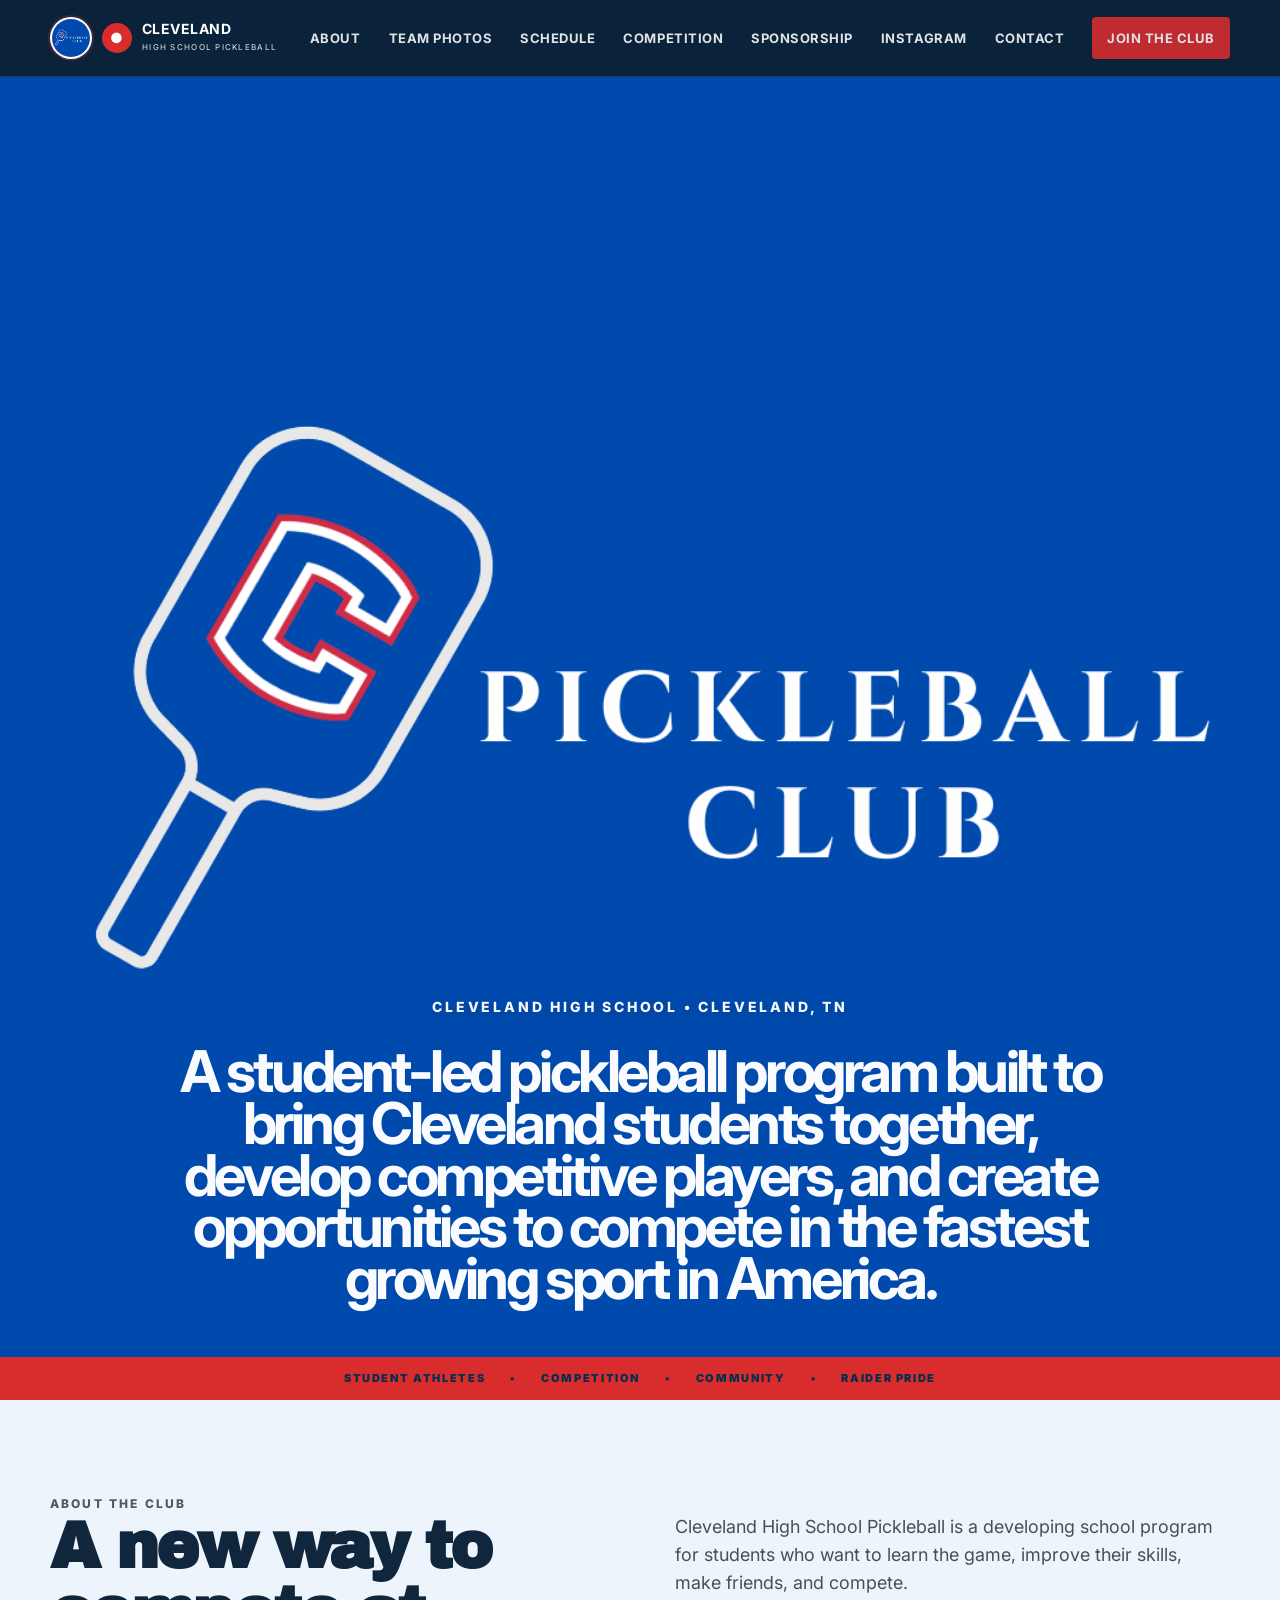
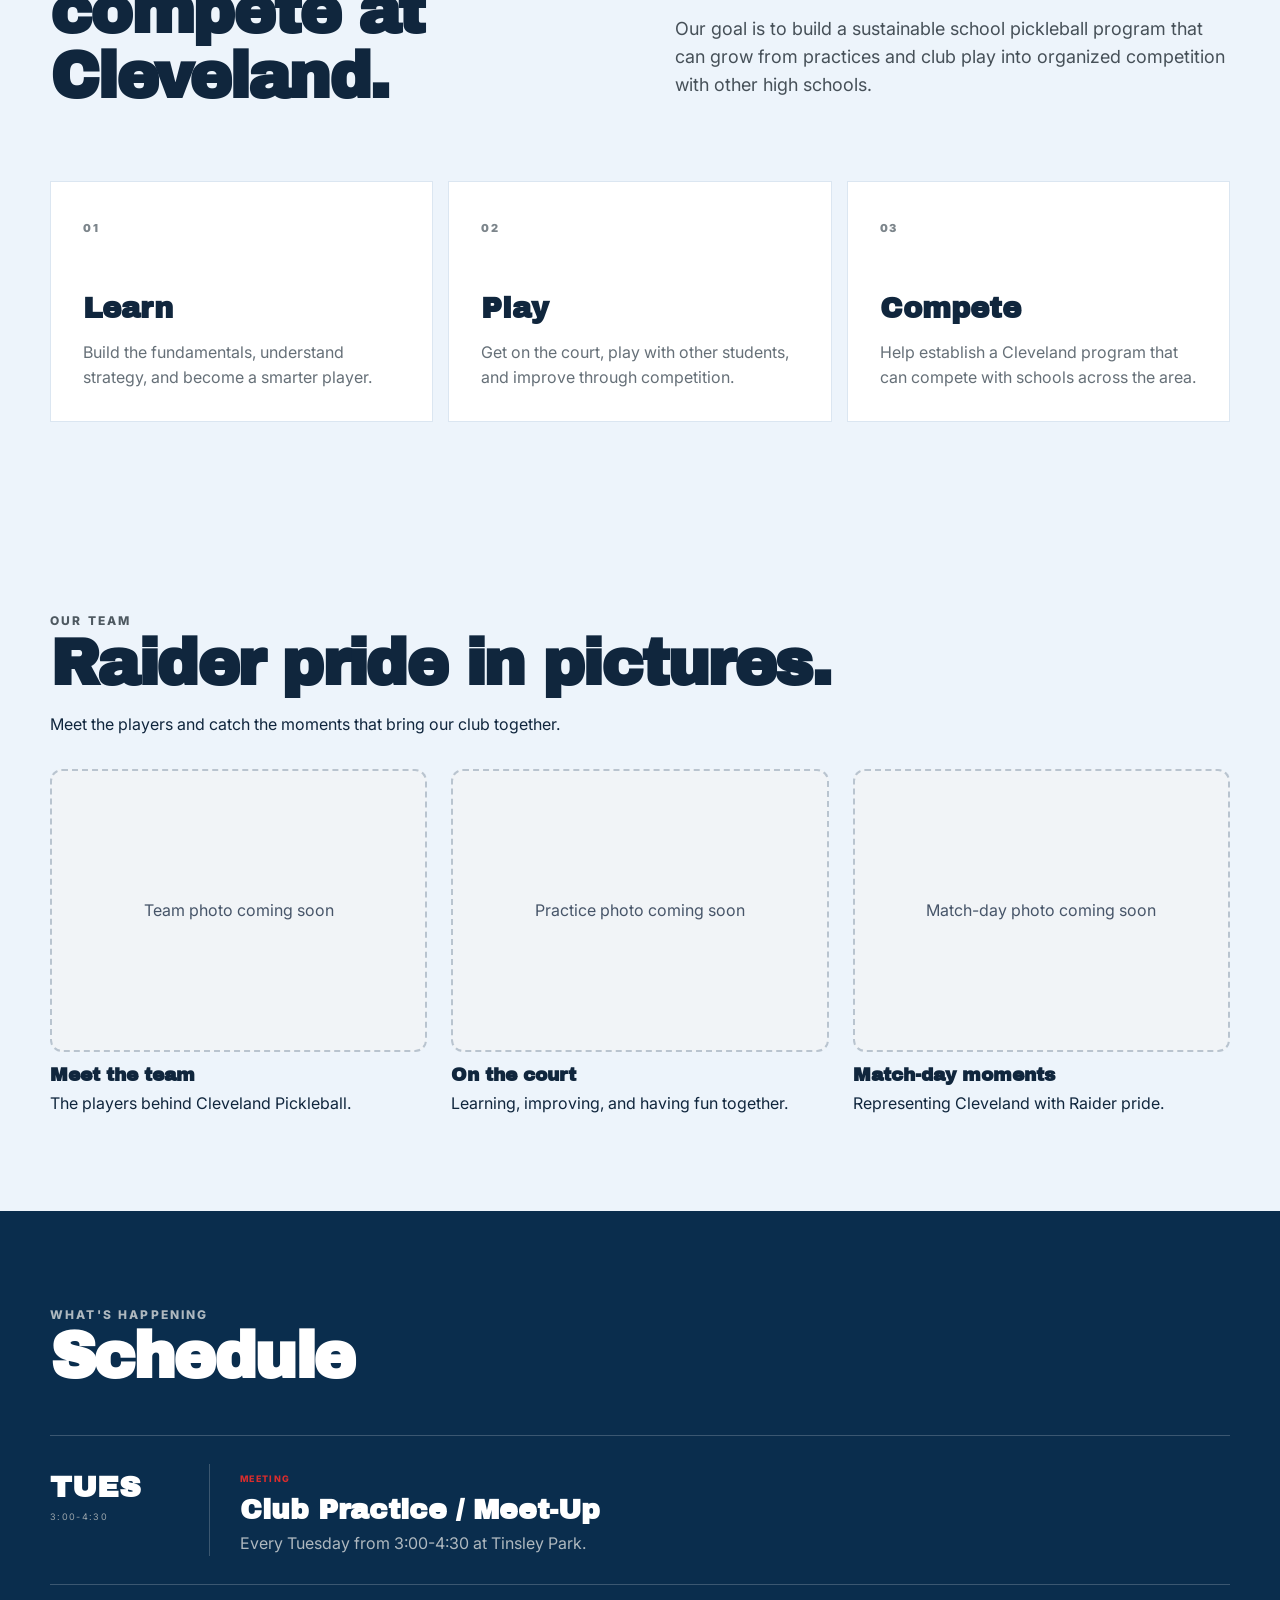
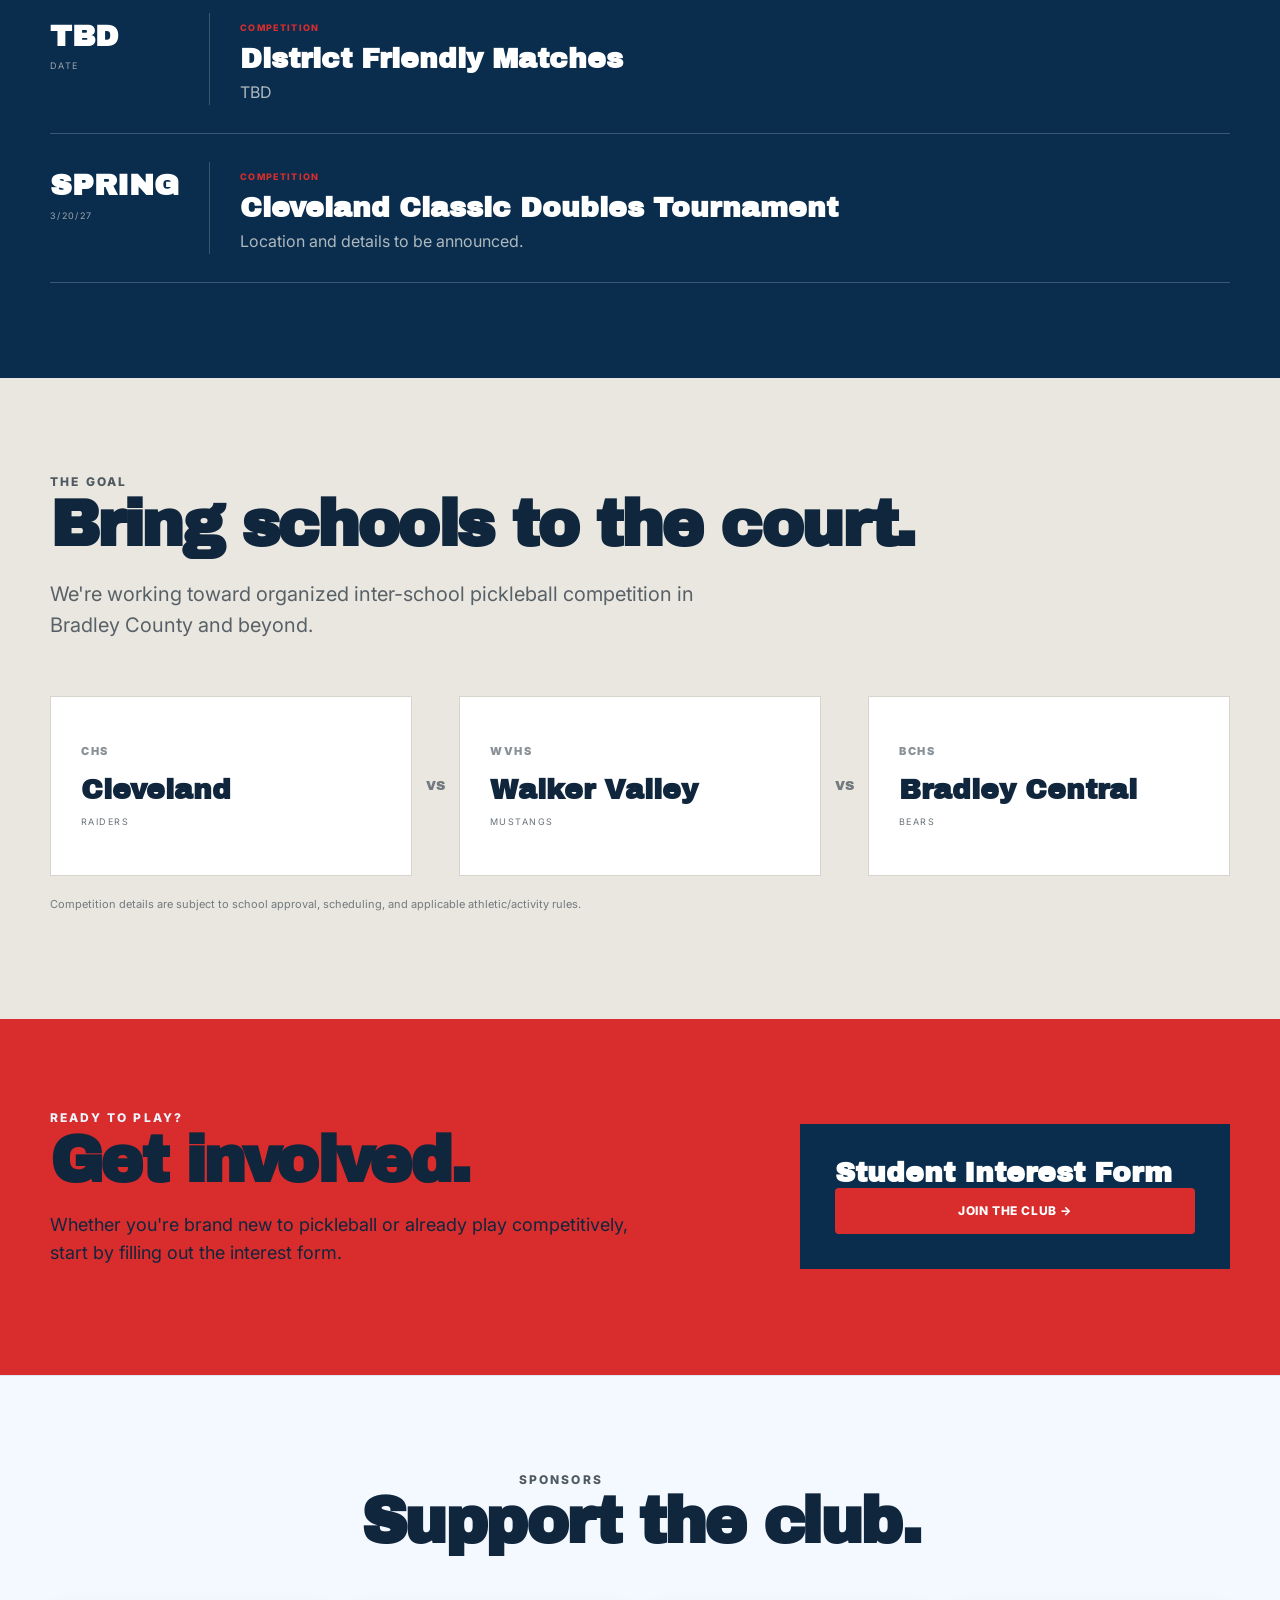
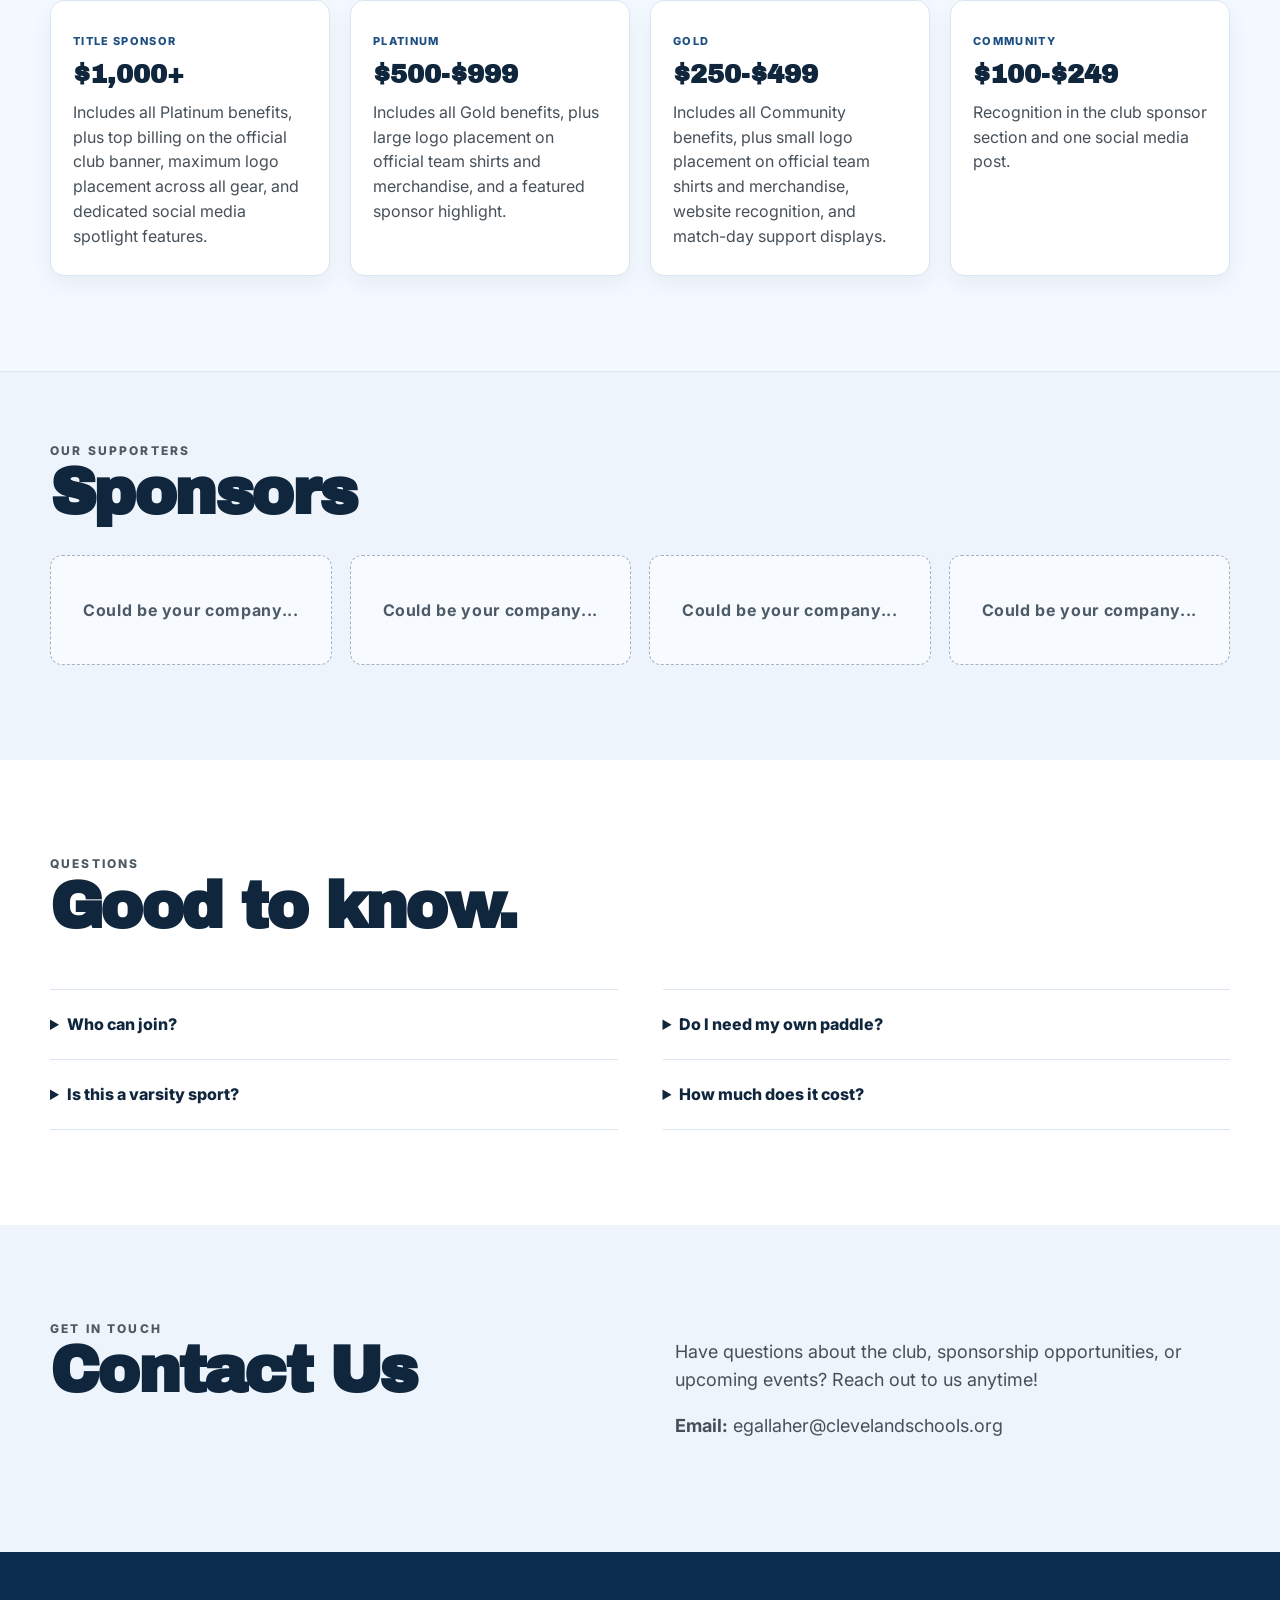
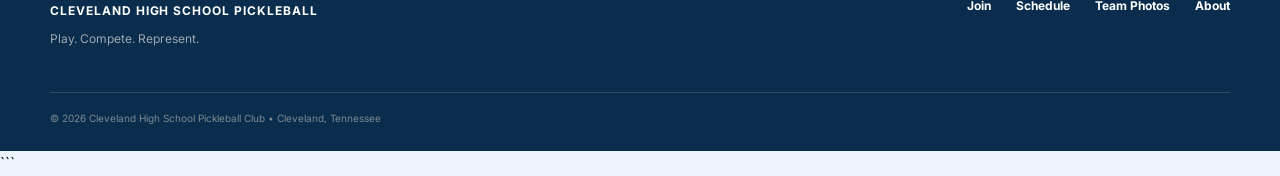
==== index.html @ 9df40158 "Clean up index.html by removing confusion text Removed unnecessary text and instructions from index." ====
<!DOCTYPE html>
<html lang="en">
<head>
  <meta charset="UTF-8">
  <meta name="viewport" content="width=device-width, initial-scale=1.0">
  <meta name="description" content="Cleveland High School Pickleball Club — play, compete, and represent Cleveland.">
  <title>Cleveland High School Pickleball</title>
  <link rel="stylesheet" href="styles.css">

  <style>
    #team-photos {
      scroll-margin-top: 100px;
    }

    .team-photo-grid {
      display: grid;
      grid-template-columns: repeat(3, minmax(0, 1fr));
      gap: 24px;
      margin-top: 32px;
    }

    .team-photo-card {
      margin: 0;
    }

    .team-photo-card img,
    .team-photo-placeholder {
      display: block;
      width: 100%;
      aspect-ratio: 4 / 3;
      border-radius: 12px;
    }

    .team-photo-card img {
      object-fit: cover;
    }

    .team-photo-placeholder {
      display: grid;
      place-items: center;
      box-sizing: border-box;
      padding: 24px;
      background: #f1f4f7;
      border: 2px dashed #b9c4cf;
      color: #475569;
      text-align: center;
    }

    .team-photo-card figcaption {
      margin-top: 14px;
    }

    .team-photo-card h3 {
      margin: 0 0 6px;
    }

    .team-photo-card p {
      margin: 0;
    }

    @media (max-width: 700px) {
      .team-photo-grid {
        grid-template-columns: 1fr;
      }
    }
  </style>
</head>

<body>
  <header class="site-header">
    <nav class="nav container">
      <a class="brand" href="#top" aria-label="Cleveland High School Pickleball home">
        <img class="club-logo" src="CHS-pickleball-club.png" alt="CHS Pickleball Club logo">
        <span class="brand-ball">●</span>
        <span><strong>CLEVELAND</strong><small>HIGH SCHOOL PICKLEBALL</small></span>
      </a>
      <button class="menu-toggle" aria-label="Open menu" aria-expanded="false">☰</button>
      <div class="nav-links">
        <a href="#about">About</a>
        <a href="#team-photos">Team Photos</a>
        <a href="#schedule">Schedule</a>
        <a href="#competition">Competition</a>
        <a href="#sponsors">Sponsorship</a>
        <a href="https://www.instagram.com/chs_pickleball_club/" target="_blank" rel="noopener">Instagram</a>
        <a href="#contact">Contact</a>
        <a href="#join" class="nav-cta">Join the Club</a>
      </div>
    </nav>
  </header>

  <main id="top">
    <section class="hero">
      <div class="hero-photo-shell">
        <img class="hero-visual" src="CHS-pickleball-club.png" alt="Cleveland High School Pickleball club photo">
        <div class="hero-text">
          <p class="hero-location">CLEVELAND HIGH SCHOOL • CLEVELAND, TN</p>
          <p class="hero-copy">A student-led pickleball program built to bring Cleveland students together, develop
            competitive players, and create opportunities to compete in the fastest growing sport in America.</p>
        </div>
      </div>
    </section>

    <section class="ticker" aria-label="Club message">
      <div>STUDENT ATHLETES</div>
      <div>•</div>
      <div>COMPETITION</div>
      <div>•</div>
      <div>COMMUNITY</div>
      <div>•</div>
      <div>RAIDER PRIDE</div>
    </section>

    <section id="about" class="section">
      <div class="container split">
        <div>
          <p class="eyebrow dark">ABOUT THE CLUB</p>
          <h2>A new way to compete at Cleveland.</h2>
        </div>
        <div class="section-copy">
          <p>Cleveland High School Pickleball is a developing school program for students who want to learn the game,
            improve their skills, make friends, and compete.</p>
          <p>Our goal is to build a sustainable school pickleball program that can grow from practices and club play
            into organized competition with other high schools.</p>
        </div>
      </div>
      <div class="container cards">
        <article class="card">
          <span class="card-number">01</span>
          <h3>Learn</h3>
          <p>Build the fundamentals, understand strategy, and become a smarter player.</p>
        </article>
        <article class="card">
          <span class="card-number">02</span>
          <h3>Play</h3>
          <p>Get on the court, play with other students, and improve through competition.</p>
        </article>
        <article class="card">
          <span class="card-number">03</span>
          <h3>Compete</h3>
          <p>Help establish a Cleveland program that can compete with schools across the area.</p>
        </article>
      </div>
    </section>

    <!-- TEAM PHOTOS -->
    <section id="team-photos" class="section" aria-labelledby="team-photos-heading">
      <div class="container">
        <p class="eyebrow dark">OUR TEAM</p>
        <h2 id="team-photos-heading">Raider pride in pictures.</h2>
        <p>Meet the players and catch the moments that bring our club together.</p>

        <div class="team-photo-grid">
          <figure class="team-photo-card">
            <!-- When ready, replace the placeholder div with:
            <img src="images/team.jpg"
                 alt="Cleveland High School Pickleball Club team"
                 loading="lazy" width="1200" height="900">
            -->
            <div class="team-photo-placeholder">Team photo coming soon</div>
            <figcaption>
              <h3>Meet the team</h3>
              <p>The players behind Cleveland Pickleball.</p>
            </figcaption>
          </figure>

          <figure class="team-photo-card">
            <!-- When ready, replace the placeholder div with:
            <img src="images/practice.jpg"
                 alt="Club members practicing pickleball"
                 loading="lazy" width="1200" height="900">
            -->
            <div class="team-photo-placeholder">Practice photo coming soon</div>
            <figcaption>
              <h3>On the court</h3>
              <p>Learning, improving, and having fun together.</p>
            </figcaption>
          </figure>

          <figure class="team-photo-card">
            <!-- When ready, replace the placeholder div with:
            <img src="images/match-day.jpg"
                 alt="Cleveland pickleball players on match day"
                 loading="lazy" width="1200" height="900">
            -->
            <div class="team-photo-placeholder">Match-day photo coming soon</div>
            <figcaption>
              <h3>Match-day moments</h3>
              <p>Representing Cleveland with Raider pride.</p>
            </figcaption>
          </figure>
        </div>
      </div>
    </section>

    <section id="schedule" class="section dark-section">
      <div class="container">
        <div class="section-heading">
          <div>
            <p class="eyebrow">WHAT'S HAPPENING</p>
            <h2>Schedule</h2>
          </div>
        </div>
        <div class="events">
          <div class="event">
            <div class="date"><strong>TUES</strong><span>3:00-4:30</span></div>
            <div>
              <span class="event-tag">MEETING</span>
              <h3>Club Practice / Meet-Up</h3>
              <p>Every Tuesday from 3:00-4:30 at Tinsley Park.</p>
            </div>
          </div>
          <div class="event">
            <div class="date"><strong>TBD</strong><span>DATE</span></div>
            <div>
              <span class="event-tag">COMPETITION</span>
              <h3>District Friendly Matches</h3>
              <p>TBD</p>
            </div>
          </div>
          <div class="event">
            <div class="date"><strong>SPRING</strong><span>3/20/27</span></div>
            <div>
              <span class="event-tag">COMPETITION</span>
              <h3>Cleveland Classic Doubles Tournament</h3>
              <p>Location and details to be announced.</p>
            </div>
          </div>
        </div>
      </div>
    </section>

    <section id="competition" class="section competition-section">
      <div class="container">
        <p class="eyebrow dark">THE GOAL</p>
        <h2>Bring schools to the court.</h2>
        <p class="lead">We're working toward organized inter-school pickleball competition in Bradley County and beyond.</p>
        <div class="rivals">
          <div class="school"><span>CHS</span><strong>Cleveland</strong><small>RAIDERS</small></div>
          <div class="vs">VS</div>
          <div class="school"><span>WVHS</span><strong>Walker Valley</strong><small>MUSTANGS</small></div>
          <div class="vs">VS</div>
          <div class="school"><span>BCHS</span><strong>Bradley Central</strong><small>BEARS</small></div>
        </div>
        <p class="fine-print">Competition details are subject to school approval, scheduling, and applicable
          athletic/activity rules.</p>
      </div>
    </section>

    <section id="join" class="join-section">
      <div class="container join-grid">
        <div>
          <p class="eyebrow">READY TO PLAY?</p>
          <h2>Get involved.</h2>
          <p>Whether you're brand new to pickleball or already play competitively, start by filling out the interest form.</p>
        </div>
        <div class="join-box">
          <h3>Student Interest Form</h3>
          <a class="button primary full" href="https://forms.gle/dFQhhtdQfwLwSMa78" target="_blank" rel="noopener">Join the Club →</a>
        </div>
      </div>
    </section>

    <section id="sponsors" class="section sponsor-section">
      <div class="container">
        <div class="section-heading centered-heading">
          <div>
            <p class="eyebrow dark">SPONSORS</p>
            <h2>Support the club.</h2>
          </div>
        </div>
        <div class="sponsor-tier-grid">
          <article class="sponsor-tier">
            <span class="tier-label">TITLE SPONSOR</span>
            <h3>$1,000+</h3>
            <p>Includes all Platinum benefits, plus top billing on the official club banner, maximum logo placement across all gear, and dedicated social media spotlight features.</p>
          </article>
          <article class="sponsor-tier">
            <span class="tier-label">PLATINUM</span>
            <h3>$500-$999</h3>
            <p>Includes all Gold benefits, plus large logo placement on official team shirts and merchandise, and a featured sponsor highlight.</p>
          </article>
          <article class="sponsor-tier">
            <span class="tier-label">GOLD</span>
            <h3>$250-$499</h3>
            <p>Includes all Community benefits, plus small logo placement on official team shirts and merchandise, website recognition, and match-day support displays.</p>
          </article>
          <article class="sponsor-tier">
            <span class="tier-label">COMMUNITY</span>
            <h3>$100-$249</h3>
            <p>Recognition in the club sponsor section and one social media post.</p>
          </article>
        </div>
      </div>
    </section>

    <section class="section sponsor-showcase">
      <div class="container">
        <div class="sponsor-header">
          <p class="eyebrow dark">OUR SUPPORTERS</p>
          <h2>Sponsors</h2>
        </div>
        <div class="sponsor-grid">
          <div class="sponsor-box">Could be your company...</div>
          <div class="sponsor-box">Could be your company...</div>
          <div class="sponsor-box">Could be your company...</div>
          <div class="sponsor-box">Could be your company...</div>
        </div>
      </div>
    </section>

    <section class="section faq">
      <div class="container">
        <p class="eyebrow dark">QUESTIONS</p>
        <h2>Good to know.</h2>
        <div class="faq-grid">
          <details>
            <summary>Who can join?</summary>
            <p>All students of Cleveland High School and local homeschool students.</p>
          </details>
          <details>
            <summary>Do I need my own paddle?</summary>
            <p>Yes, bring a paddle, water, and appropriate court shoes.</p>
          </details>
          <details>
            <summary>Is this a varsity sport?</summary>
            <p>This program is currently only a club, but help us make it a varsity sport!</p>
          </details>
          <details>
            <summary>How much does it cost?</summary>
            <p>It is free to join the club, however you do have the option to buy apparel.</p>
          </details>
        </div>
      </div>
    </section>

    <section id="contact" class="section">
      <div class="container split">
        <div>
          <p class="eyebrow dark">GET IN TOUCH</p>
          <h2>Contact Us</h2>
        </div>
        <div class="section-copy">
          <p>Have questions about the club, sponsorship opportunities, or upcoming events? Reach out to us anytime!</p>
          <p>
            <strong>Email:</strong>
            <a href="mailto:egallaher@clevelandschools.org">egallaher@clevelandschools.org</a>
          </p>
        </div>
      </div>
    </section>
  </main>

  <footer class="footer">
    <div class="container footer-inner">
      <div>
        <strong>CLEVELAND HIGH SCHOOL PICKLEBALL</strong>
        <p>Play. Compete. Represent.</p>
      </div>
      <div class="footer-links">
        <a href="#join">Join</a>
        <a href="#schedule">Schedule</a>
        <a href="#team-photos">Team Photos</a>
        <a href="#about">About</a>
      </div>
    </div>
    <div class="container copyright">© 2026 Cleveland High School Pickleball Club • Cleveland, Tennessee</div>
  </footer>

  <script>
    const toggle = document.querySelector('.menu-toggle');
    const links = document.querySelector('.nav-links');

    toggle.addEventListener('click', () => {
      const open = links.classList.toggle('open');
      toggle.setAttribute('aria-expanded', open);
    });

    document.querySelectorAll('.nav-links a').forEach(a => {
      a.addEventListener('click', () => {
        links.classList.remove('open');
        toggle.setAttribute('aria-expanded', 'false');
      });
    });
  </script>
</body>
</html>
```
---- styles.css ----
@import url('https://fonts.googleapis.com/css2?family=Archivo+Black&family=Inter:wght@400;500;600;700;800&display=swap');

:root {
  --navy: #0a2d4d;
  --navy-deep: #061f38;
  --ink: #10263d;
  --cream: #edf4fb;
  --white: #ffffff;
  --accent: #d92d2d;
  --accent-strong: #b91d1d;
  --blue-soft: #4a7ab3;
  --blue-mid: #1d4f82;
  --muted: #5a6d7c;
  --line: #dbe6f1;
  --max: 1180px;
}

* {
  box-sizing: border-box
}

html {
  scroll-behavior: smooth
}

body {
  margin: 0;
  background: var(--cream);
  color: var(--ink);
  font-family: Inter, Arial, sans-serif;
  line-height: 1.55
}

a {
  color: inherit;
  text-decoration: none
}

.container {
  width: min(calc(100% - 40px), var(--max));
  margin: auto
}

.site-header {
  position: sticky;
  top: 0;
  z-index: 20;
  background: rgba(6, 31, 56, .98);
  color: white;
  border-bottom: 1px solid rgba(255, 255, 255, .12)
}

.nav {
  height: 76px;
  display: flex;
  align-items: center;
  justify-content: space-between
}

.brand {
  display: flex;
  align-items: center;
  gap: 10px;
  letter-spacing: .03em
}

.club-logo {
  width: 42px;
  height: 42px;
  object-fit: cover;
  border-radius: 50%;
  background: white;
  border: 2px solid rgba(255, 255, 255, .25);
  box-shadow: 0 0 0 2px rgba(217, 45, 45, .25)
}

.brand strong {
  display: block;
  font-size: 14px;
  line-height: 1
}

.brand small {
  display: block;
  font-size: 8px;
  letter-spacing: .16em;
  margin-top: 5px;
  color: #dfeaf6
}

.brand-ball {
  display: grid;
  place-items: center;
  width: 30px;
  height: 30px;
  border-radius: 50%;
  background: var(--accent);
  color: white;
  font-size: 14px
}

.nav-links {
  display: flex;
  align-items: center;
  gap: 28px;
  font-size: 13px;
  font-weight: 700;
  text-transform: uppercase;
  letter-spacing: .04em
}

.nav-links a {
  opacity: .88
}

.nav-links a:hover {
  opacity: 1
}

.nav-cta {
  background: var(--accent);
  color: white;
  padding: 11px 15px;
  border-radius: 4px
}

.menu-toggle {
  display: none;
  background: none;
  border: 0;
  color: white;
  font-size: 26px
}

.hero {
  background: #0d5fd8;
  color: #0b2d4d;
  padding: 0
}

.hero-overlay {
  display: none
}

.hero-photo-shell {
  position: relative;
  width: 100%;
  min-height: 640px;
  overflow: hidden;
  background: #0d5fd8;
}

.hero-visual {
  display: block;
  width: 100%;
  height: 100%;
  min-height: 640px;
  object-fit: cover;
  object-position: center;
  transform: scale(1.02);
}

.hero-text {
  position: absolute;
  inset: 0;
  display: flex;
  flex-direction: column;
  justify-content: flex-end;
  align-items: center;
  gap: 28px;
  padding: 52px 40px 52px 40px;
  pointer-events: none;
}

.hero-location {
  margin: 0;
  font-size: 14px;
  font-weight: 800;
  letter-spacing: .20em;
  text-transform: uppercase;
  color: rgba(255, 255, 255, .96);
  text-shadow: 0 2px 10px rgba(0, 0, 0, .15);
}

.hero-copy {
  max-width: 960px;
  margin: 0 auto;
  font-size: clamp(36px, 4.5vw, 92px);
  line-height: 0.9;
  letter-spacing: -.06em;
  font-weight: 700;
  color: rgba(255, 255, 255, .98);
  text-align: center;
  text-shadow: none;
}

.hero-logo {
  width: 100px;
  height: 100px;
  border-radius: 50%;
  background: #fff;
  border: 3px solid rgba(255, 255, 255, .55)
}

.eyebrow {
  font-size: 12px;
  font-weight: 800;
  letter-spacing: .18em;
  margin: 0;
  color: #edf4fb
}

.eyebrow.dark {
  color: #4e5961
}

h1,
h2,
h3 {
  margin: 0;
  font-family: "Archivo Black", Impact, sans-serif;
  line-height: 1.02
}

.hero-title {
  font-size: clamp(52px, 7vw, 110px);
  letter-spacing: -.06em;
  line-height: .9;
  margin: 18px 0 22px;
  color: transparent;
  -webkit-text-stroke: 2px rgba(255,255,255,.95);
  text-shadow: 0 0 16px rgba(255,255,255,.16);
}

.hero-title span {
  color: transparent;
  -webkit-text-stroke: 2px rgba(255,255,255,.95);
}

.hero-actions {
  display: flex;
  gap: 12px;
  flex-wrap: wrap
}

.button {
  display: inline-block;
  padding: 14px 20px;
  border-radius: 4px;
  font-weight: 800;
  text-transform: uppercase;
  letter-spacing: .05em;
  font-size: 12px
}

.button.primary {
  background: var(--accent);
  color: white
}

.button.primary:hover {
  background: var(--accent-strong)
}

.button.ghost {
  border: 1px solid rgba(255, 255, 255, .45);
  color: white
}

.button.full {
  display: block;
  text-align: center;
  width: 100%
}

.court-lines {
  display: none
}

.ticker {
  background: var(--accent);
  color: var(--navy);
  display: flex;
  justify-content: center;
  gap: 25px;
  padding: 13px 10px;
  font-size: 11px;
  font-weight: 900;
  letter-spacing: .15em
}

.section {
  padding: 95px 0
}

.split {
  display: grid;
  grid-template-columns: 1fr 1fr;
  gap: 70px;
  align-items: start
}

h2 {
  font-size: clamp(38px, 5vw, 66px);
  letter-spacing: -.04em
}

.section-copy {
  font-size: 18px;
  color: #465058
}

.cards {
  display: grid;
  grid-template-columns: repeat(3, 1fr);
  gap: 15px;
  margin-top: 65px
}

.card {
  background: white;
  padding: 32px;
  min-height: 240px;
  border: 1px solid var(--line)
}

.card-number {
  font-size: 11px;
  font-weight: 900;
  color: #7c858b;
  letter-spacing: .15em
}

.card h3 {
  font-size: 29px;
  margin-top: 55px
}

.card p {
  color: #667078;
  margin-bottom: 0
}

.dark-section {
  background: var(--navy);
  color: white
}

.section-heading {
  display: flex;
  justify-content: space-between;
  align-items: end;
  gap: 30px;
  margin-bottom: 45px
}

.section-heading p {
  max-width: 400px;
  color: #aeb8bf
}

.events {
  border-top: 1px solid rgba(255, 255, 255, .2)
}

.event {
  display: grid;
  grid-template-columns: 160px 1fr;
  gap: 30px;
  padding: 28px 0;
  border-bottom: 1px solid rgba(255, 255, 255, .2)
}

.date {
  border-right: 1px solid rgba(255, 255, 255, .2);
  display: flex;
  flex-direction: column
}

.date strong {
  font-family: "Archivo Black";
  font-size: 30px
}

.date span {
  font-size: 9px;
  letter-spacing: .15em;
  color: #9ba5ab
}

.event-tag {
  font-size: 9px;
  font-weight: 800;
  letter-spacing: .15em;
  color: var(--accent)
}

.event h3 {
  font-size: 28px;
  margin: 7px 0
}

.event p {
  margin: 0;
  color: #aeb8bf
}

.competition-section {
  background: #e9e7df
}

.lead {
  max-width: 680px;
  font-size: 20px;
  color: #596168;
  margin: 22px 0 55px
}

.rivals {
  display: grid;
  grid-template-columns: 1fr auto 1fr auto 1fr;
  gap: 14px;
  align-items: stretch
}

.school {
  background: white;
  padding: 30px;
  min-height: 180px;
  display: flex;
  flex-direction: column;
  justify-content: center;
  border: 1px solid #d6d4cd
}

.school span {
  font-size: 11px;
  font-weight: 900;
  letter-spacing: .15em;
  color: #8a9298
}

.school strong {
  font-family: "Archivo Black";
  font-size: 28px;
  margin-top: 8px
}

.school small {
  font-size: 9px;
  letter-spacing: .16em;
  margin-top: 3px;
  color: #687179
}

.vs {
  display: grid;
  place-items: center;
  font-family: "Archivo Black";
  font-size: 13px;
  color: #727a80
}

.fine-print {
  font-size: 11px;
  color: #727a80;
  margin-top: 20px
}

.join-section {
  background: var(--accent);
  padding: 90px 0
}

.join-grid {
  display: grid;
  grid-template-columns: 1fr 430px;
  gap: 70px;
  align-items: center
}

.join-grid>div>p:not(.eyebrow) {
  font-size: 18px;
  max-width: 600px
}

.join-box {
  background: var(--navy);
  color: white;
  padding: 35px
}

.join-box h3 {
  font-size: 28px
}

.join-box p {
  color: #bfc7cc
}

.join-box small {
  display: block;
  color: #aeb8bf;
  font-size: 11px;
  margin-top: 14px
}

.sponsor-section {
  background: #f4f8ff;
  border-top: 1px solid var(--line);
  border-bottom: 1px solid var(--line);
}

.centered-heading {
  text-align: center;
  justify-content: center;
}

.sponsor-tier-grid {
  display: grid;
  grid-template-columns: repeat(4, minmax(0, 1fr));
  gap: 20px;
  margin-top: 42px;
}

.sponsor-tier {
  background: white;
  border: 1px solid var(--line);
  border-radius: 14px;
  padding: 26px 22px;
  box-shadow: 0 8px 22px rgba(10, 45, 77, 0.06);
}

.tier-label {
  display: inline-block;
  font-size: 11px;
  letter-spacing: .12em;
  font-weight: 800;
  text-transform: uppercase;
  color: var(--blue-mid);
  margin-bottom: 12px;
}

.sponsor-tier h3 {
  font-size: clamp(24px, 2vw, 34px);
  margin-bottom: 12px;
}

.sponsor-tier p {
  margin: 0;
  color: #465058;
}

.sponsor-showcase {
  padding-top: 70px;
}

.sponsor-header {
  margin-bottom: 30px;
}

.sponsor-grid {
  display: grid;
  grid-template-columns: repeat(4, minmax(0, 1fr));
  gap: 18px;
}

.sponsor-box {
  display: grid;
  place-items: center;
  min-height: 110px;
  padding: 18px;
  border: 1px dashed rgba(10, 45, 77, 0.35);
  border-radius: 12px;
  background: #f7fbff;
  color: #4d5b67;
  font-weight: 700;
  letter-spacing: .04em;
  text-align: center;
}

.faq {
  background: white
}

.faq-grid {
  display: grid;
  grid-template-columns: 1fr 1fr;
  gap: 0 45px;
  margin-top: 50px
}

details {
  border-top: 1px solid var(--line);
  padding: 22px 0
}

details:last-child,
details:nth-last-child(2) {
  border-bottom: 1px solid var(--line)
}

summary {
  cursor: pointer;
  font-weight: 800
}

details p {
  color: #626b72;
  max-width: 600px
}

.footer {
  background: var(--navy);
  color: white;
  padding: 45px 0 25px
}

.footer-inner {
  display: flex;
  justify-content: space-between;
  gap: 30px
}

.footer strong {
  font-size: 12px;
  letter-spacing: .08em
}

.footer p {
  margin: 8px 0;
  color: #9da7ad;
  font-size: 12px
}

.footer-links {
  display: flex;
  gap: 25px;
  font-size: 12px;
  font-weight: 700
}

.copyright {
  border-top: 1px solid rgba(255, 255, 255, .15);
  margin-top: 35px;
  padding-top: 18px;
  color: #7f8990;
  font-size: 10px
}

@media(max-width:760px) {
  .nav {
    height: 66px
  }

  .menu-toggle {
    display: block
  }

  .nav-links {
    display: none;
    position: absolute;
    left: 0;
    right: 0;
    top: 66px;
    background: var(--navy);
    padding: 20px;
    flex-direction: column;
    align-items: stretch;
    gap: 0
  }

  .nav-links.open {
    display: flex
  }

  .nav-links a {
    padding: 14px 5px
  }

  .nav-cta {
    text-align: center;
    margin-top: 8px
  }

  .hero {
    min-height: 620px
  }

  .hero-content {
    padding: 70px 0
  }

  .hero-copy {
    font-size: 15px
  }

  .court-lines {
    right: -300px;
    opacity: .7
  }

  .section {
    padding: 70px 0
  }

  .split,
  .cards,
  .join-grid,
  .faq-grid {
    grid-template-columns: 1fr
  }

  .split {
    gap: 25px
  }

  .cards {
    margin-top: 40px
  }

  .card {
    min-height: auto
  }

  .card h3 {
    margin-top: 30px
  }

  .section-heading {
    display: block
  }

  .section-heading p {
    margin-top: 18px
  }

  .event {
    grid-template-columns: 85px 1fr;
    gap: 15px
  }

  .date strong {
    font-size: 22px
  }

  .event h3 {
    font-size: 22px
  }

  .rivals {
    grid-template-columns: 1fr;
    gap: 10px
  }

  .vs {
    padding: 4px
  }

  .school {
    min-height: 125px
  }

  .join-grid {
    gap: 35px
  }

  .footer-inner {
    display: block
  }

  .footer-links {
    margin-top: 25px
  }
}
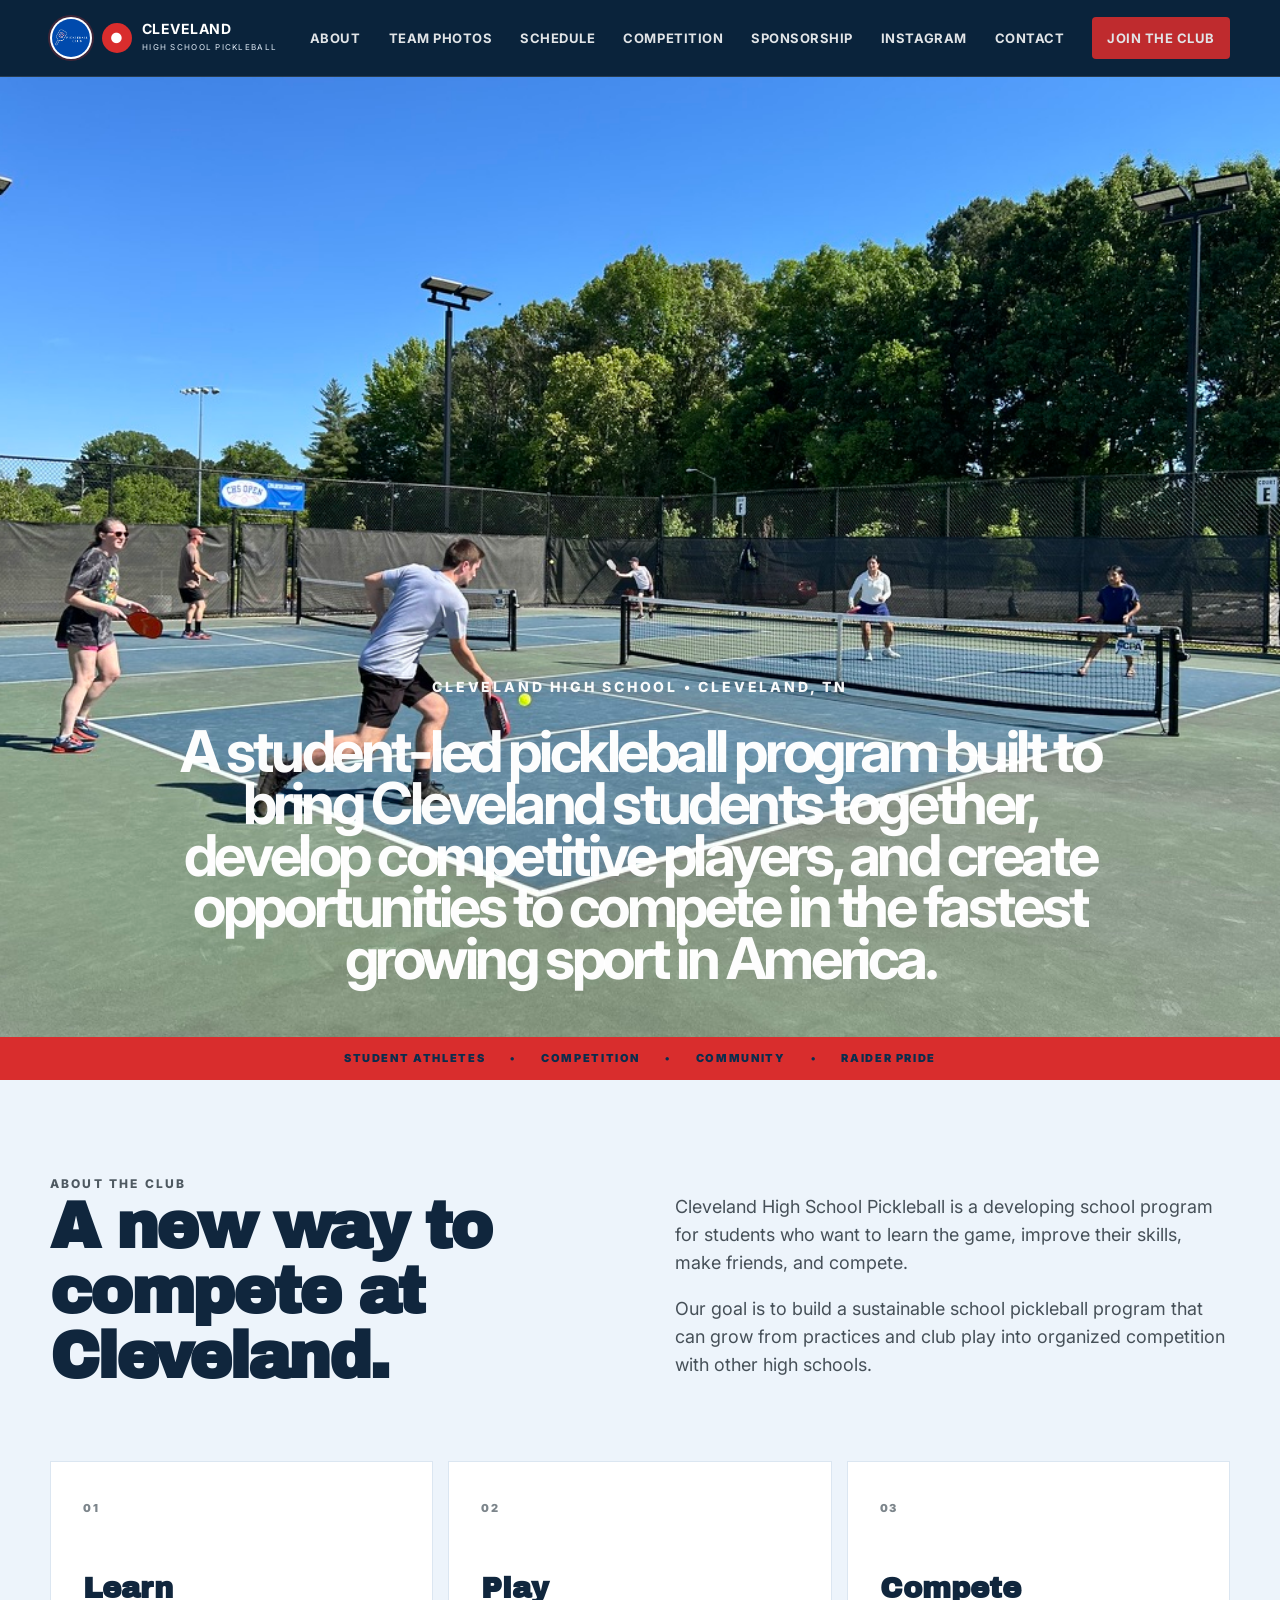
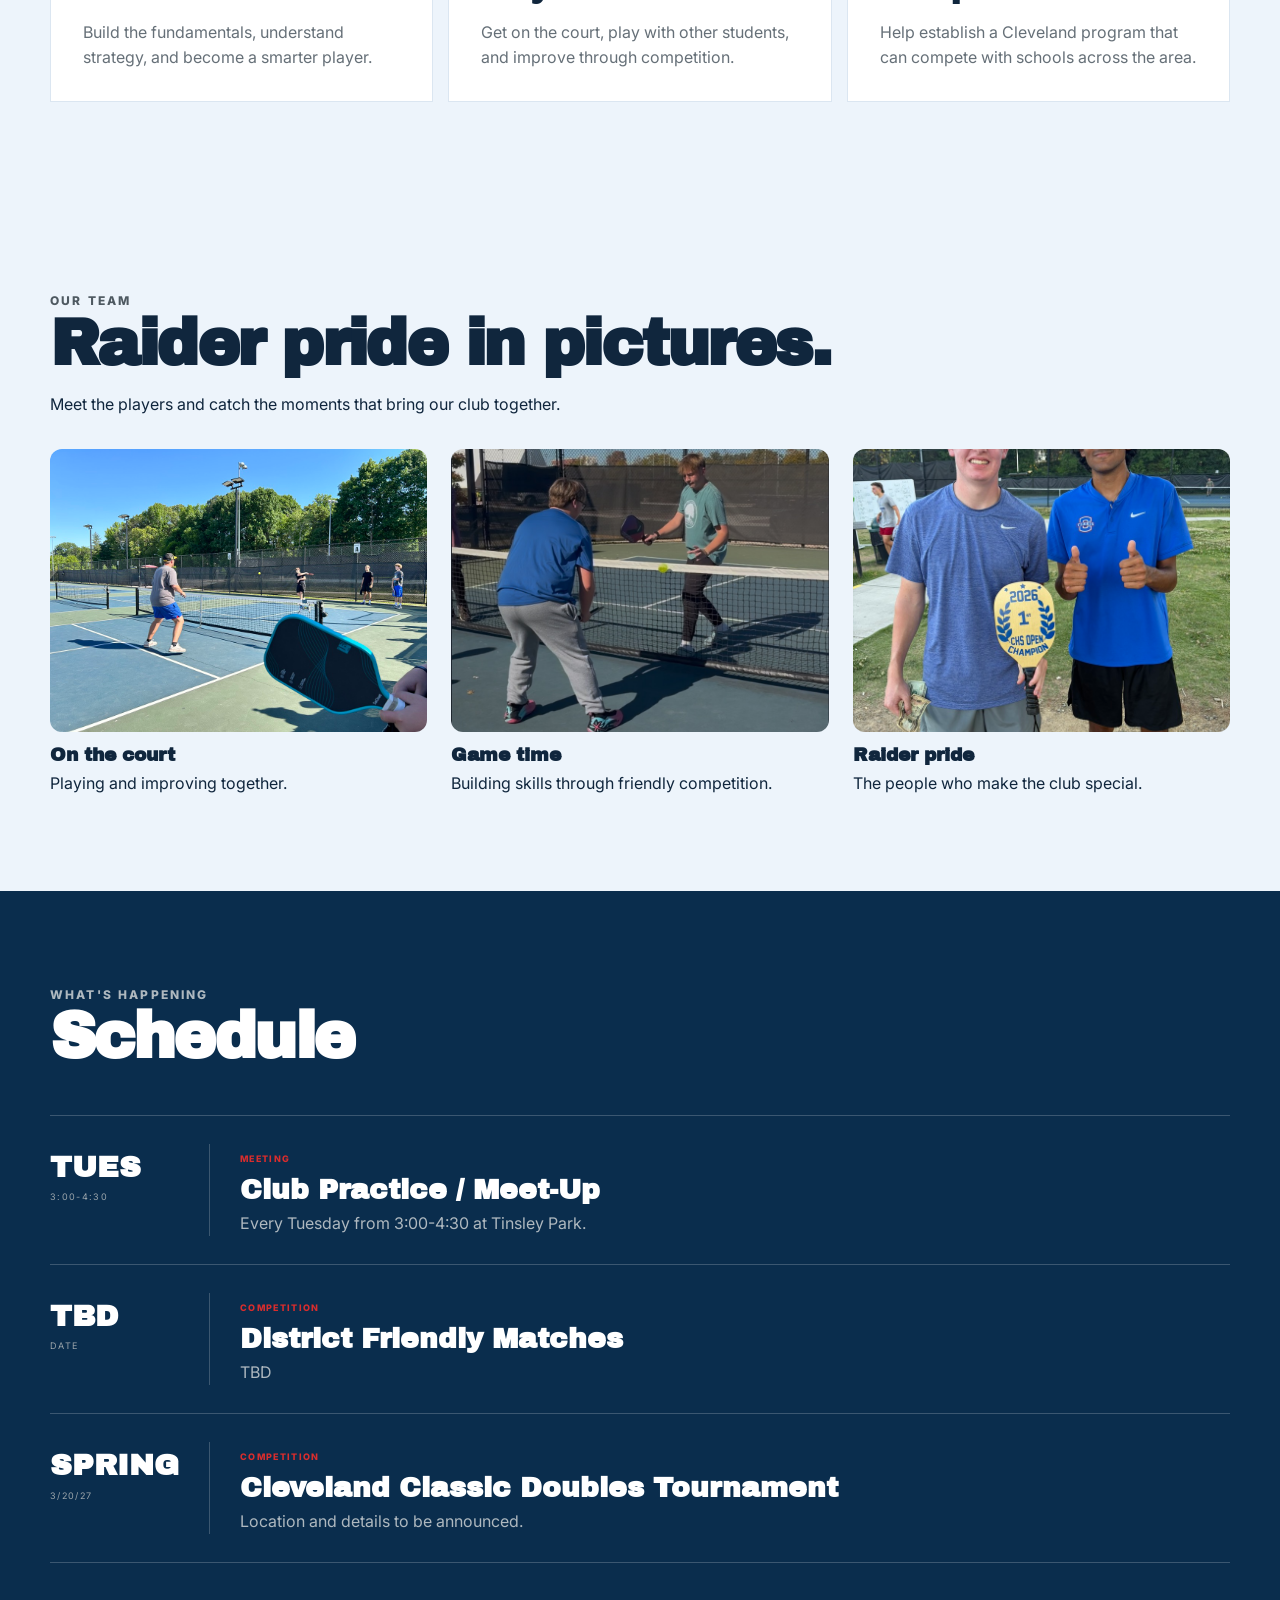
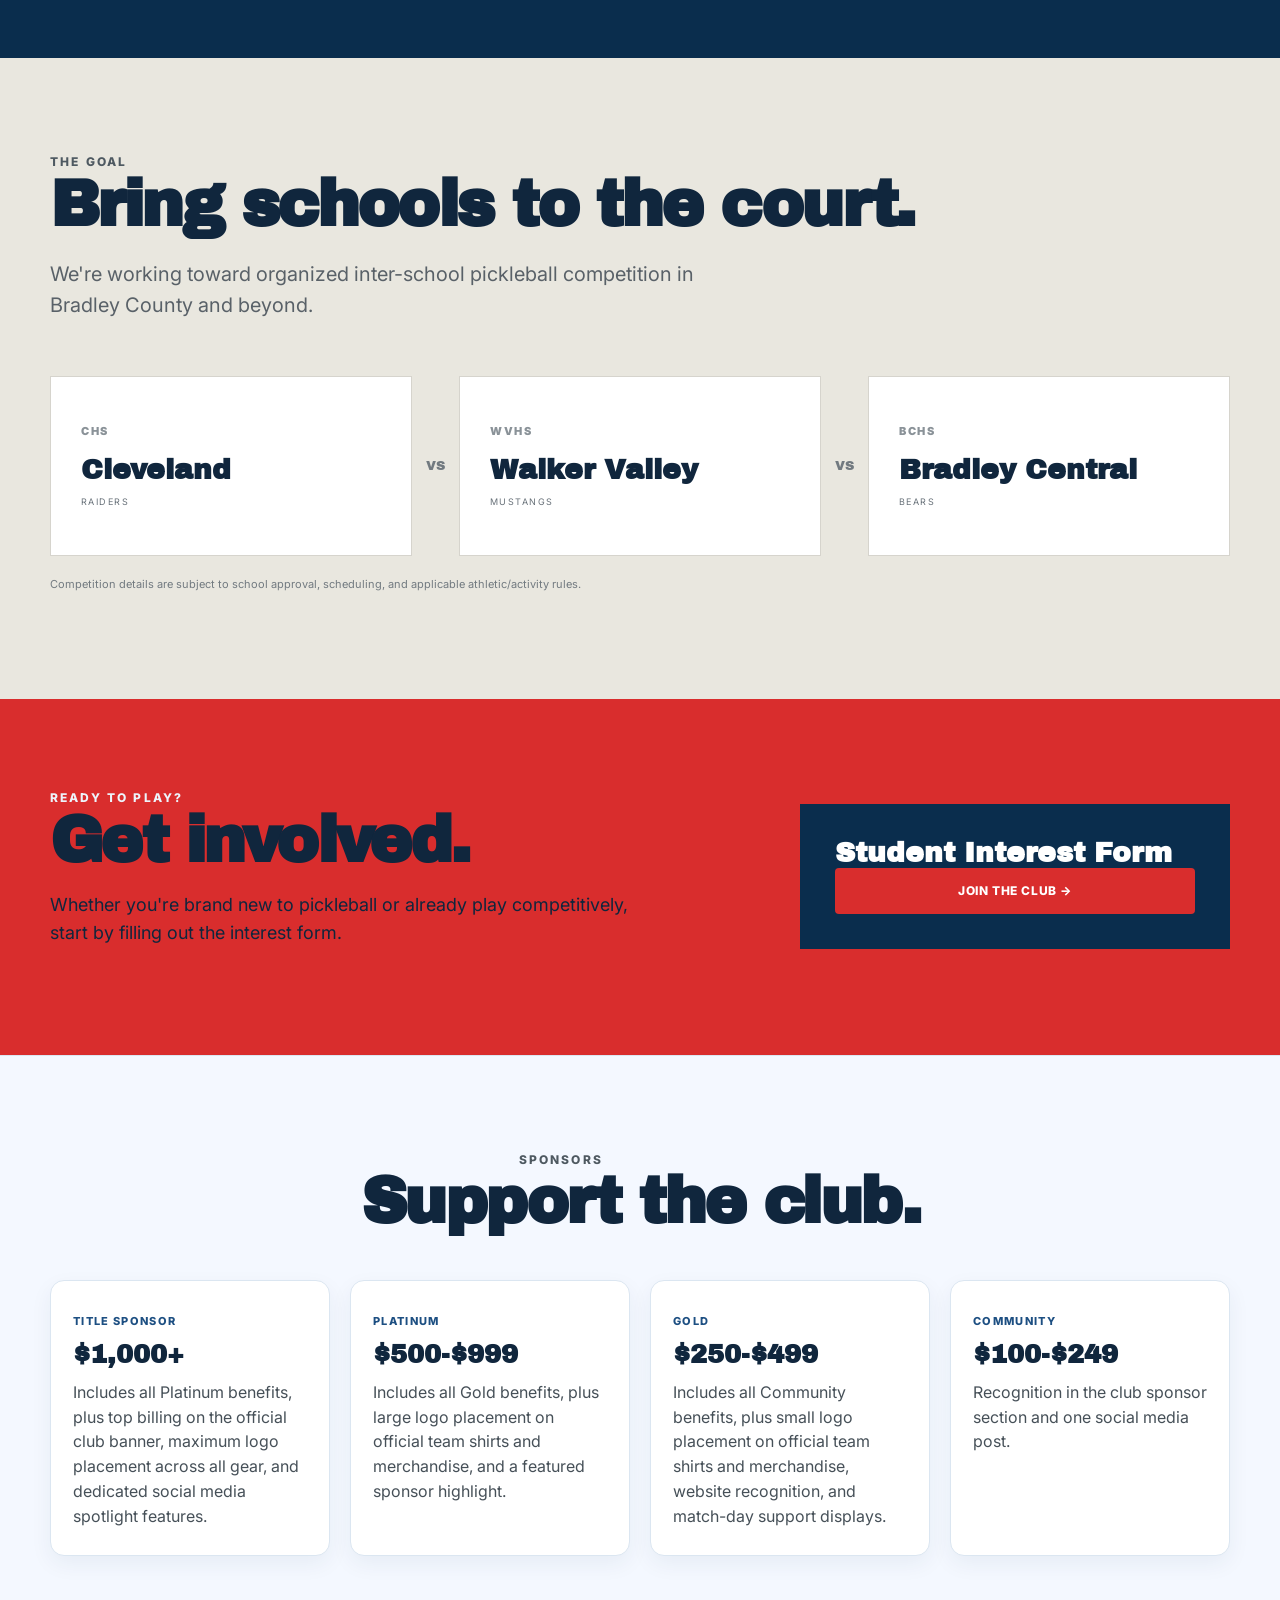
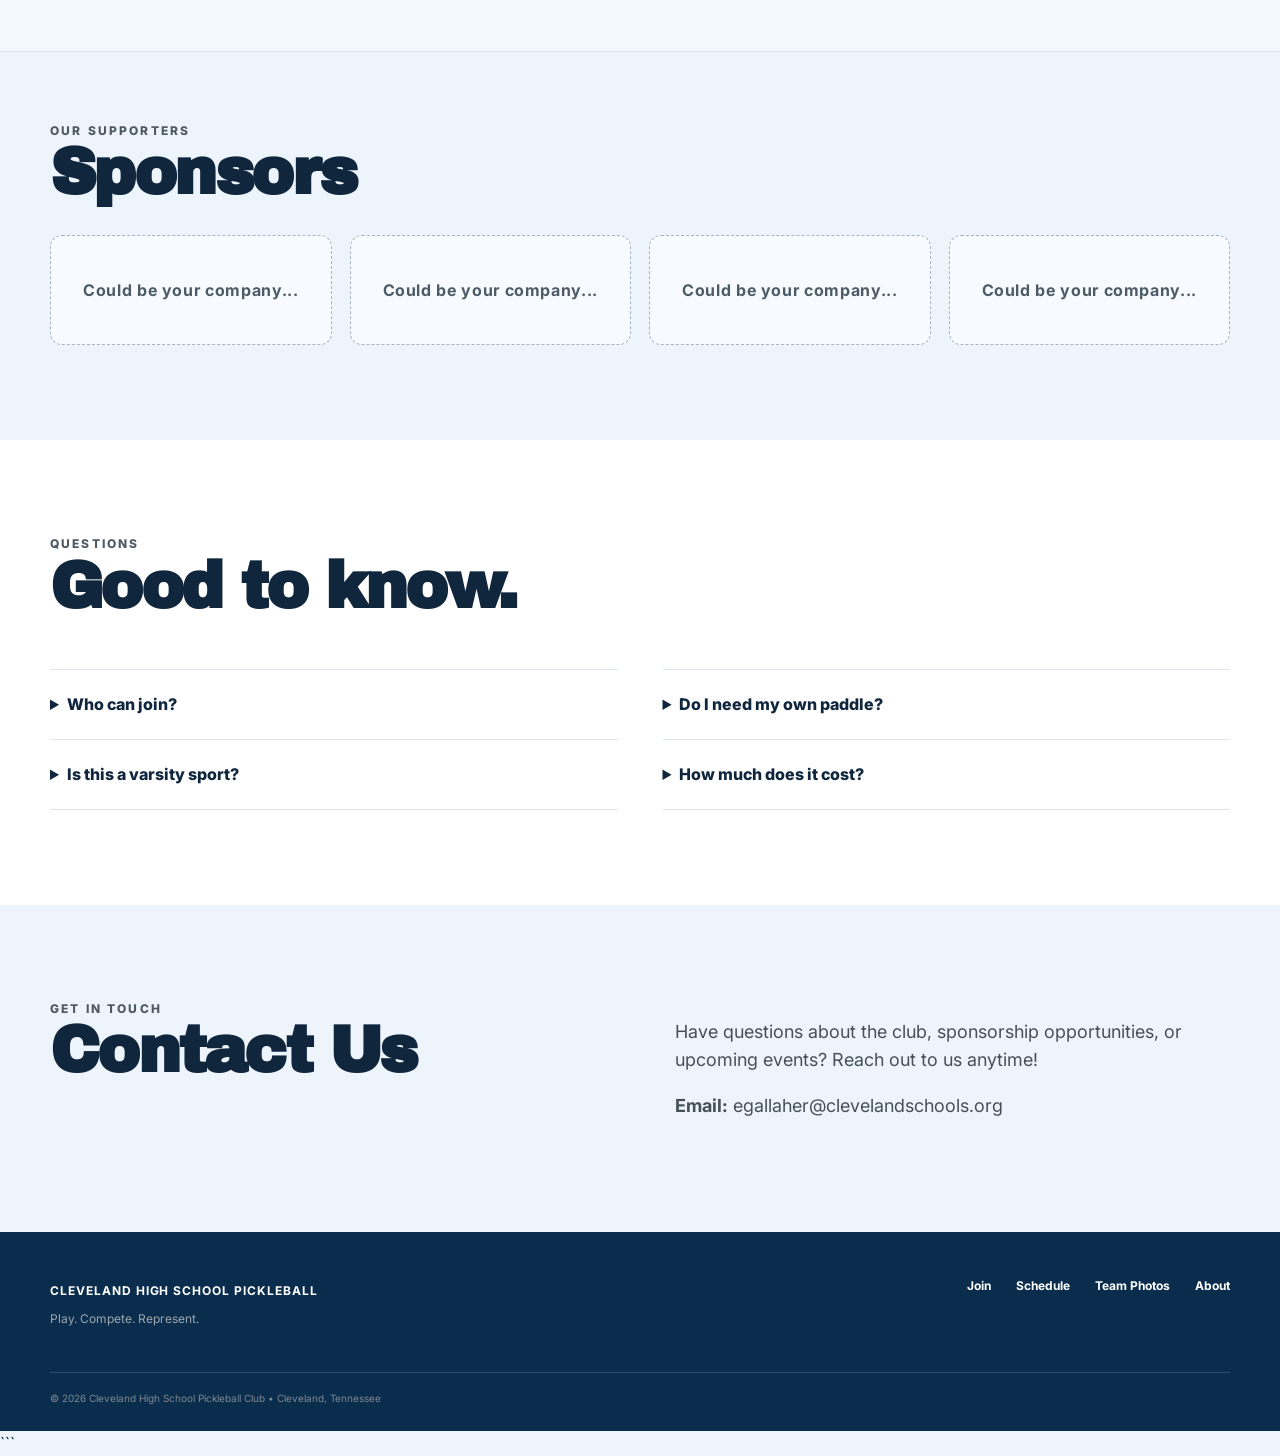
==== commit 278bc7c1: "Replace placeholder images with actual photos" ====
--- a/index.html
+++ b/index.html
@@ -92,7 +92,7 @@
   <main id="top">
     <section class="hero">
       <div class="hero-photo-shell">
-        <img class="hero-visual" src="CHS-pickleball-club.png" alt="Cleveland High School Pickleball club photo">
+        <img class="hero-visual" src="images/picture2.jpeg" alt="Students playing pickleball on outdoor courts">
         <div class="hero-text">
           <p class="hero-location">CLEVELAND HIGH SCHOOL • CLEVELAND, TN</p>
           <p class="hero-copy">A student-led pickleball program built to bring Cleveland students together, develop
@@ -152,42 +152,16 @@
 
         <div class="team-photo-grid">
           <figure class="team-photo-card">
-            <!-- When ready, replace the placeholder div with:
-            <img src="images/team.jpg"
-                 alt="Cleveland High School Pickleball Club team"
-                 loading="lazy" width="1200" height="900">
-            -->
-            <div class="team-photo-placeholder">Team photo coming soon</div>
-            <figcaption>
-              <h3>Meet the team</h3>
-              <p>The players behind Cleveland Pickleball.</p>
-            </figcaption>
+            <img src="images/picture1.jpeg" alt="Pickleball players enjoying a game on the outdoor courts" loading="lazy">
+            <figcaption><h3>On the court</h3><p>Playing and improving together.</p></figcaption>
           </figure>
-
           <figure class="team-photo-card">
-            <!-- When ready, replace the placeholder div with:
-            <img src="images/practice.jpg"
-                 alt="Club members practicing pickleball"
-                 loading="lazy" width="1200" height="900">
-            -->
-            <div class="team-photo-placeholder">Practice photo coming soon</div>
-            <figcaption>
-              <h3>On the court</h3>
-              <p>Learning, improving, and having fun together.</p>
-            </figcaption>
+            <img src="images/picture3.jpeg" alt="Two players competing near the pickleball net" loading="lazy">
+            <figcaption><h3>Game time</h3><p>Building skills through friendly competition.</p></figcaption>
           </figure>
-
           <figure class="team-photo-card">
-            <!-- When ready, replace the placeholder div with:
-            <img src="images/match-day.jpg"
-                 alt="Cleveland pickleball players on match day"
-                 loading="lazy" width="1200" height="900">
-            -->
-            <div class="team-photo-placeholder">Match-day photo coming soon</div>
-            <figcaption>
-              <h3>Match-day moments</h3>
-              <p>Representing Cleveland with Raider pride.</p>
-            </figcaption>
+            <img src="images/picture4.jpg" alt="Two pickleball players posing together with a paddle" loading="lazy">
+            <figcaption><h3>Raider pride</h3><p>The people who make the club special.</p></figcaption>
           </figure>
         </div>
       </div>
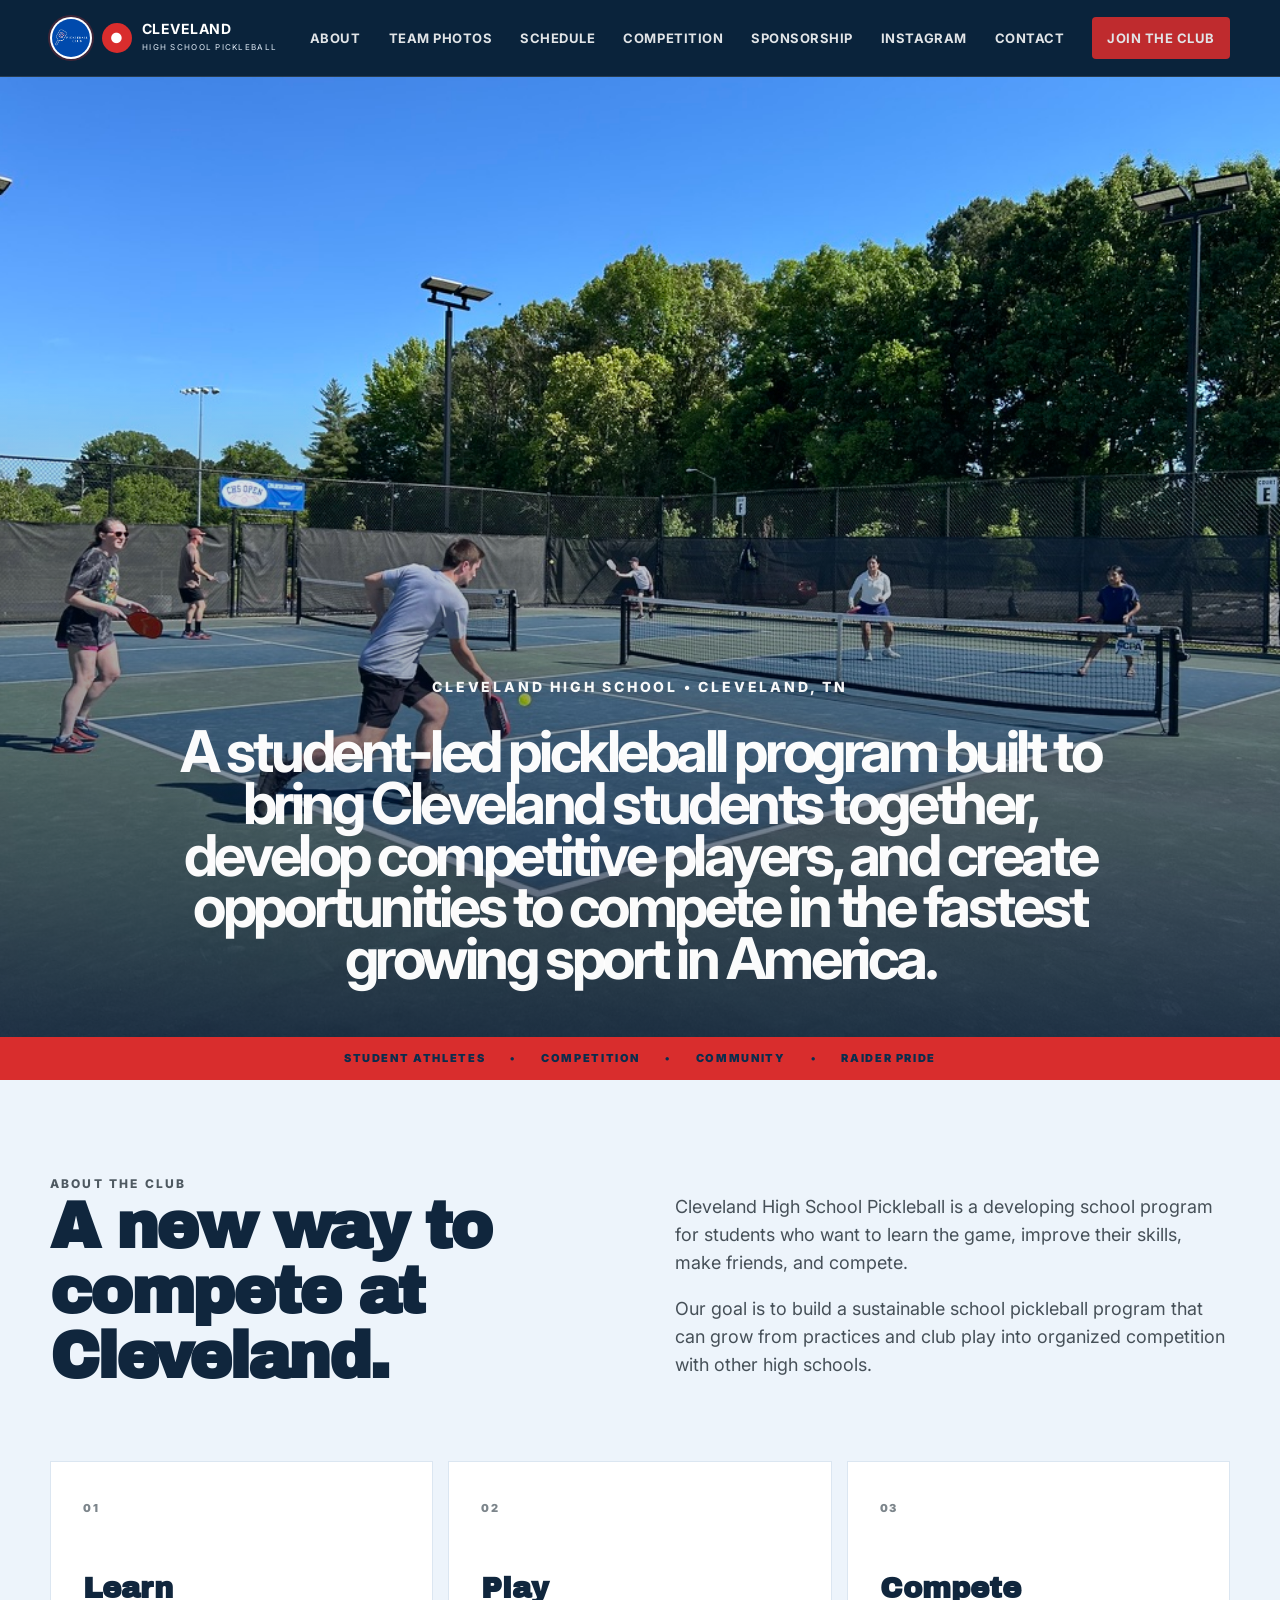
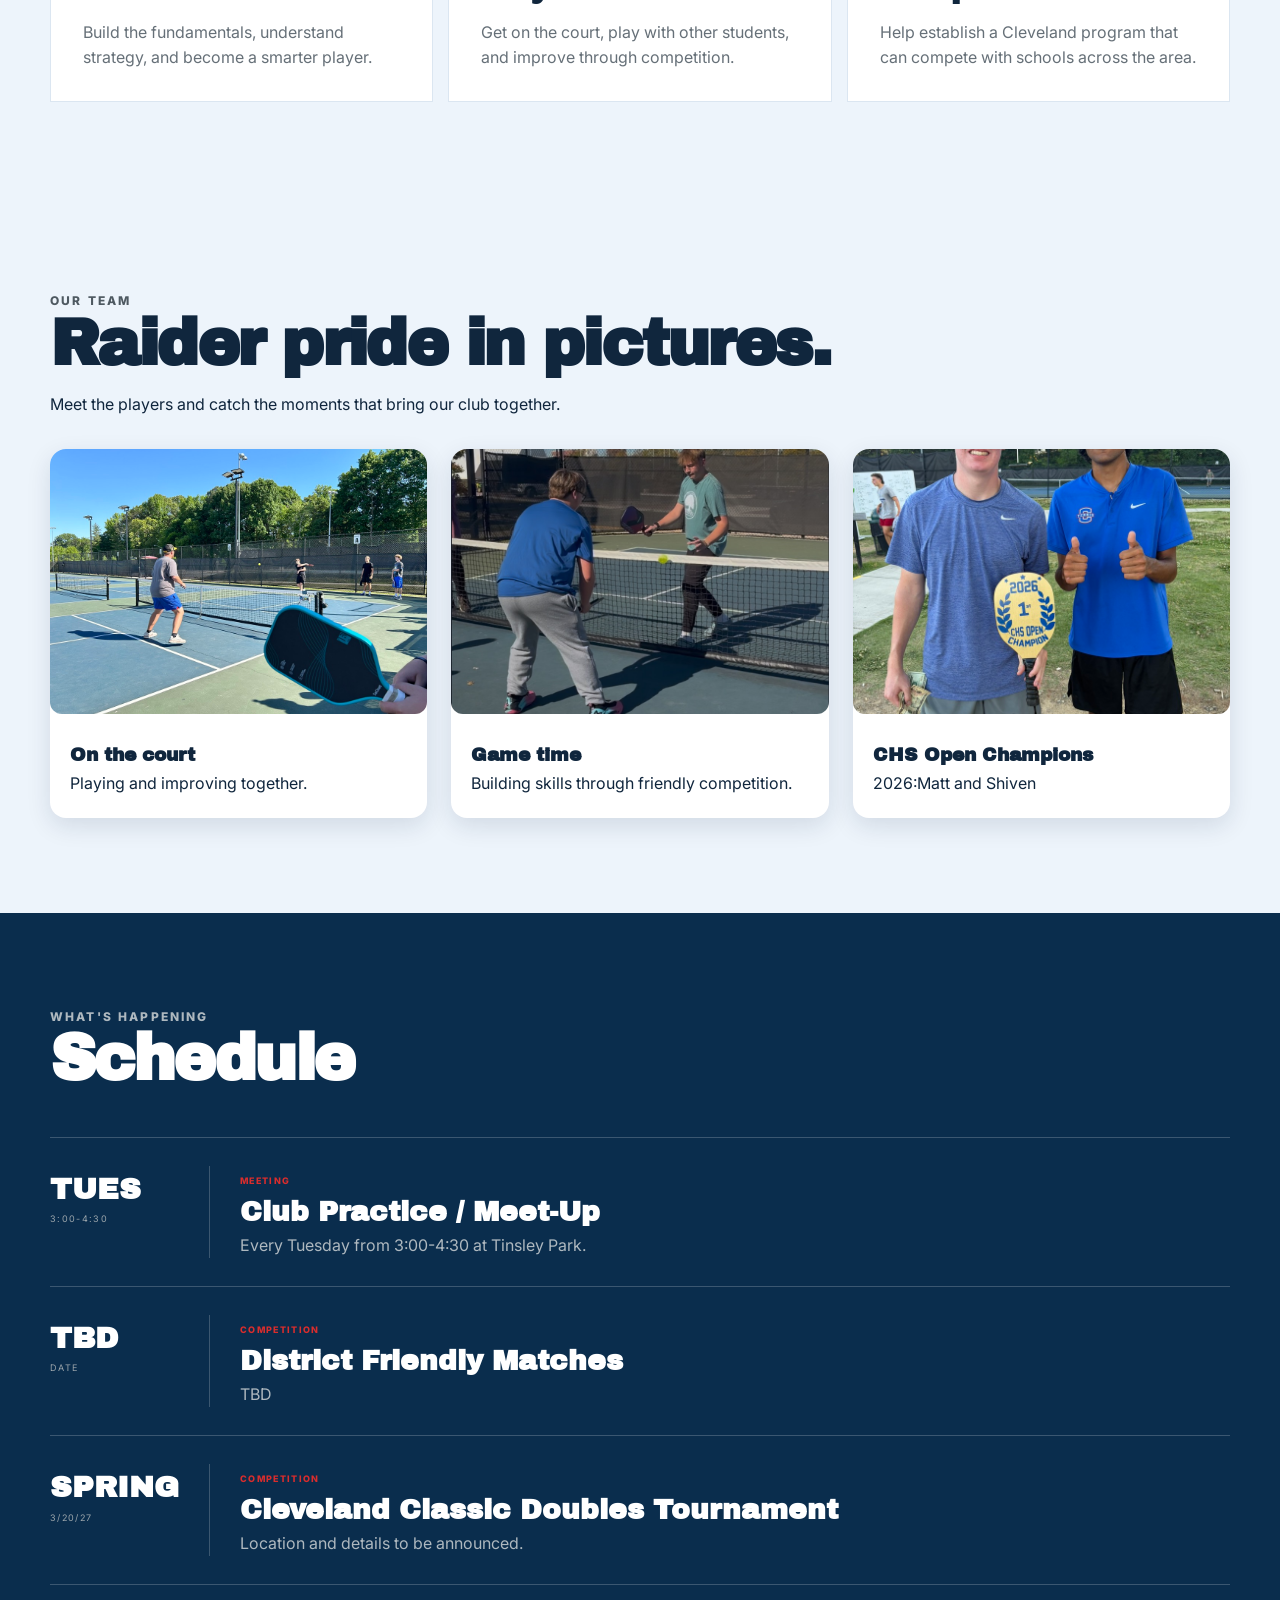
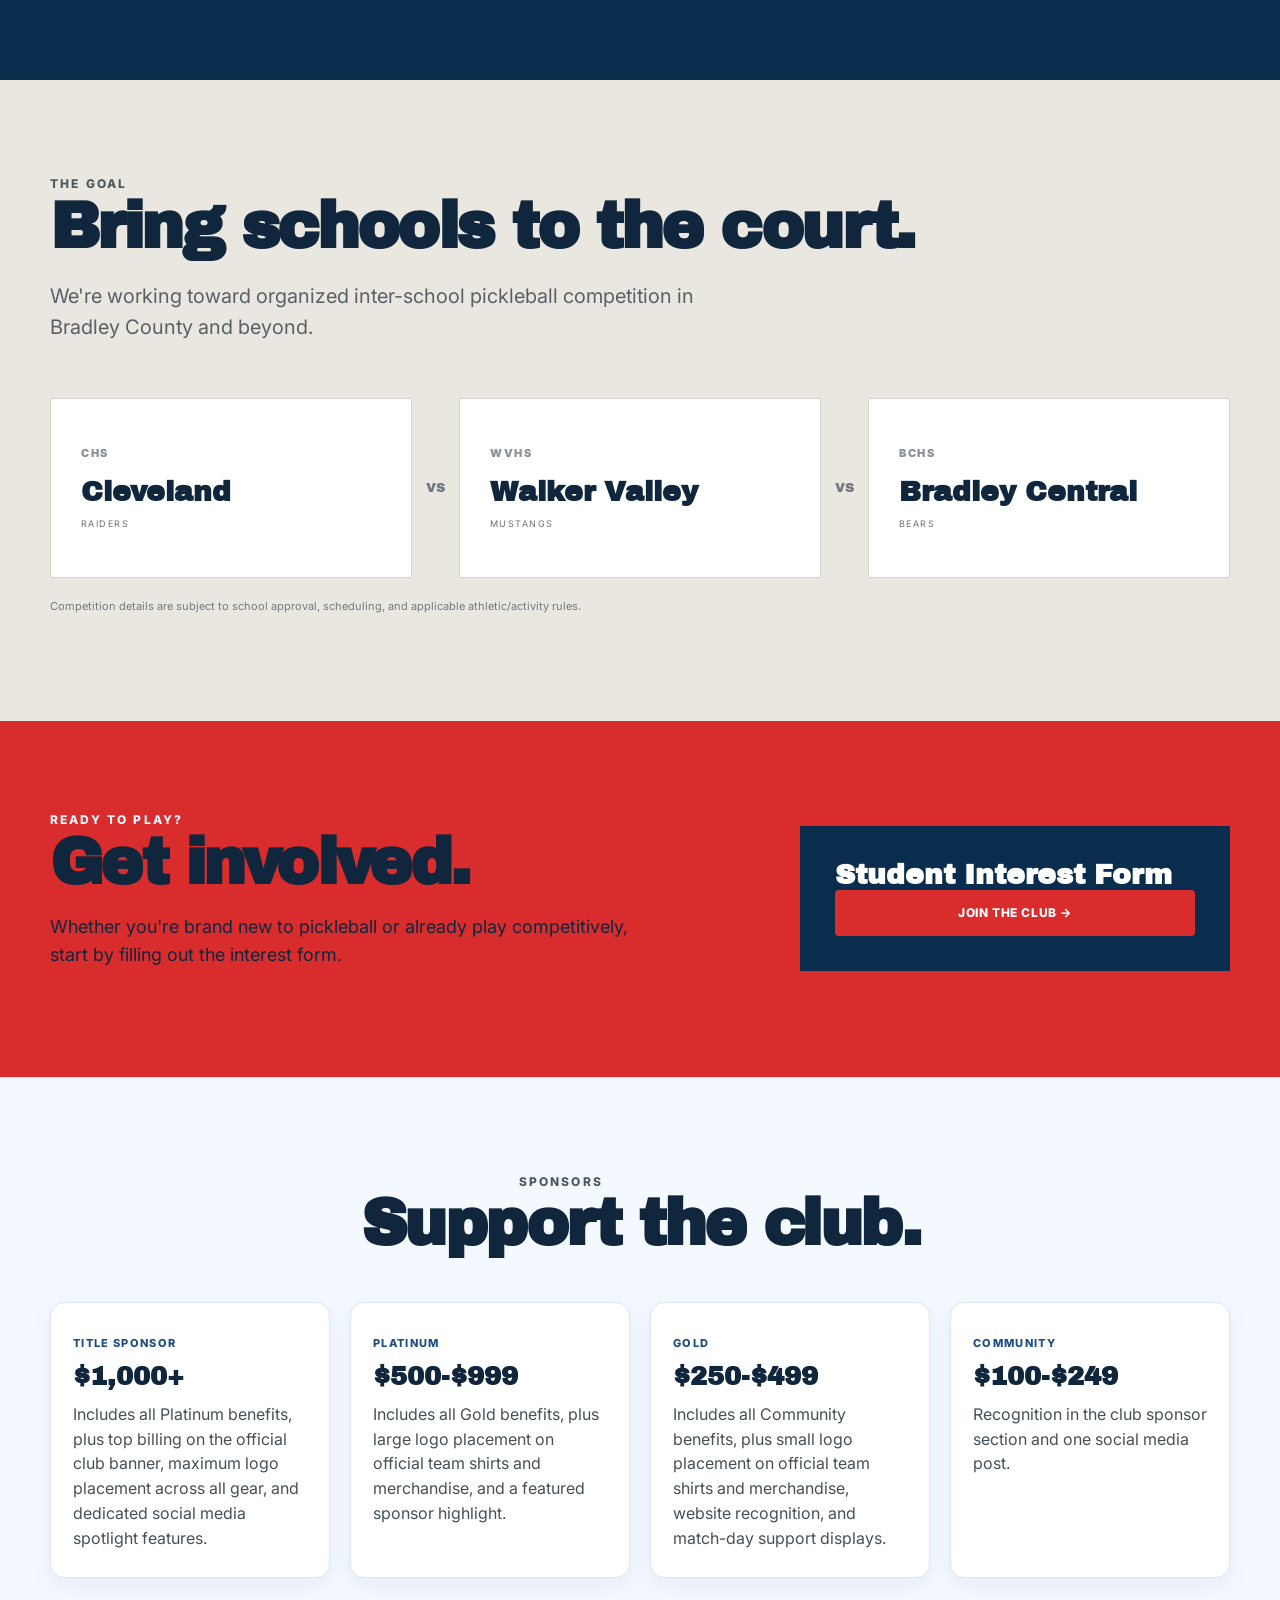
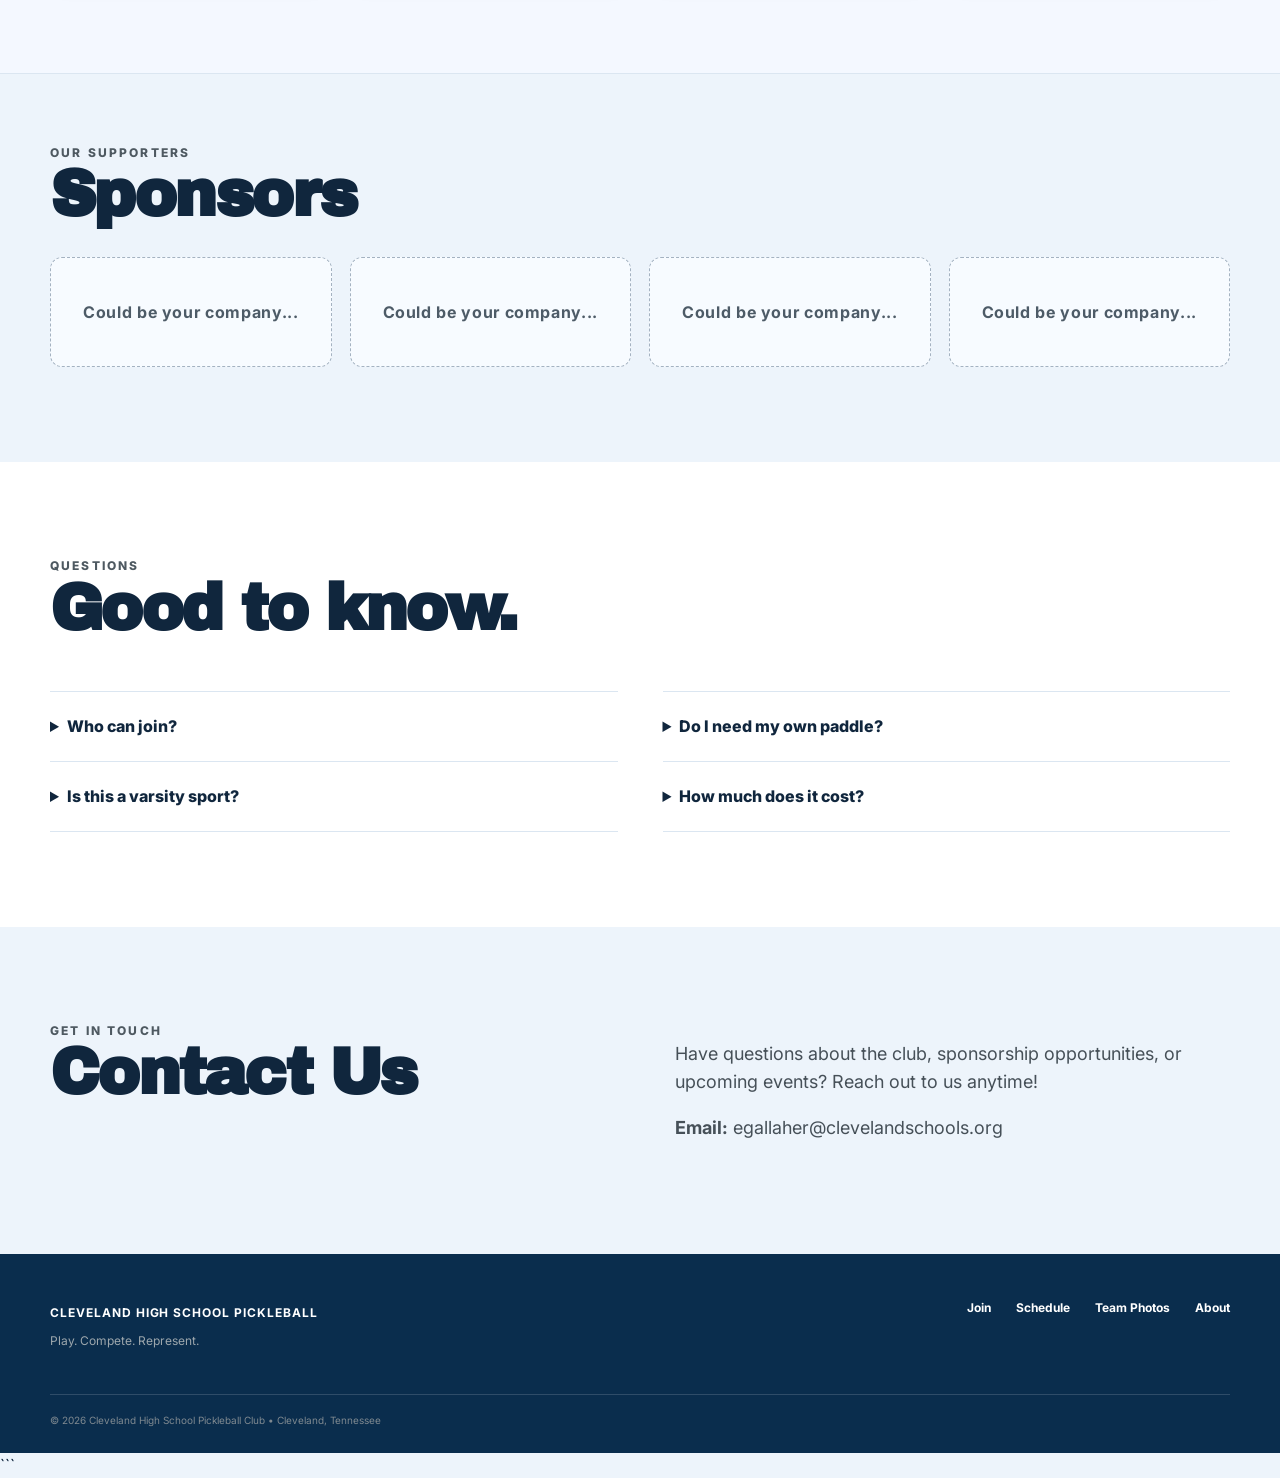
==== commit 6125335a: "Update index.html" ====
--- a/index.html
+++ b/index.html
@@ -161,7 +161,7 @@
           </figure>
           <figure class="team-photo-card">
             <img src="images/picture4.jpg" alt="Two pickleball players posing together with a paddle" loading="lazy">
-            <figcaption><h3>Raider pride</h3><p>The people who make the club special.</p></figcaption>
+            <figcaption><h3>CHS Open Champions</h3><p>2026:Matt and Shiven</p></figcaption>
           </figure>
         </div>
       </div>
--- a/styles.css
+++ b/styles.css
@@ -773,3 +773,14 @@
     margin-top: 25px
   }
 }
+
+/* Club photo gallery */
+.team-photo-grid { display:grid; grid-template-columns:repeat(3,minmax(0,1fr)); gap:22px; margin-top:30px; }
+.team-photo-card { margin:0; overflow:hidden; border-radius:16px; background:#fff; box-shadow:0 8px 24px rgba(10,31,62,.12); }
+.team-photo-card img { display:block; width:100%; height:265px; object-fit:cover; }
+.team-photo-card figcaption { padding:18px 20px 22px; }
+.team-photo-card h3 { margin:0 0 7px; }
+.team-photo-card p { margin:0; }
+.hero-text { background:linear-gradient(to bottom,transparent 32%,rgba(0,19,49,.78) 100%); }
+@media(max-width:800px) { .team-photo-grid { grid-template-columns:repeat(2,minmax(0,1fr)); } }
+@media(max-width:560px) { .team-photo-grid { grid-template-columns:1fr; } .team-photo-card img { height:245px; } }
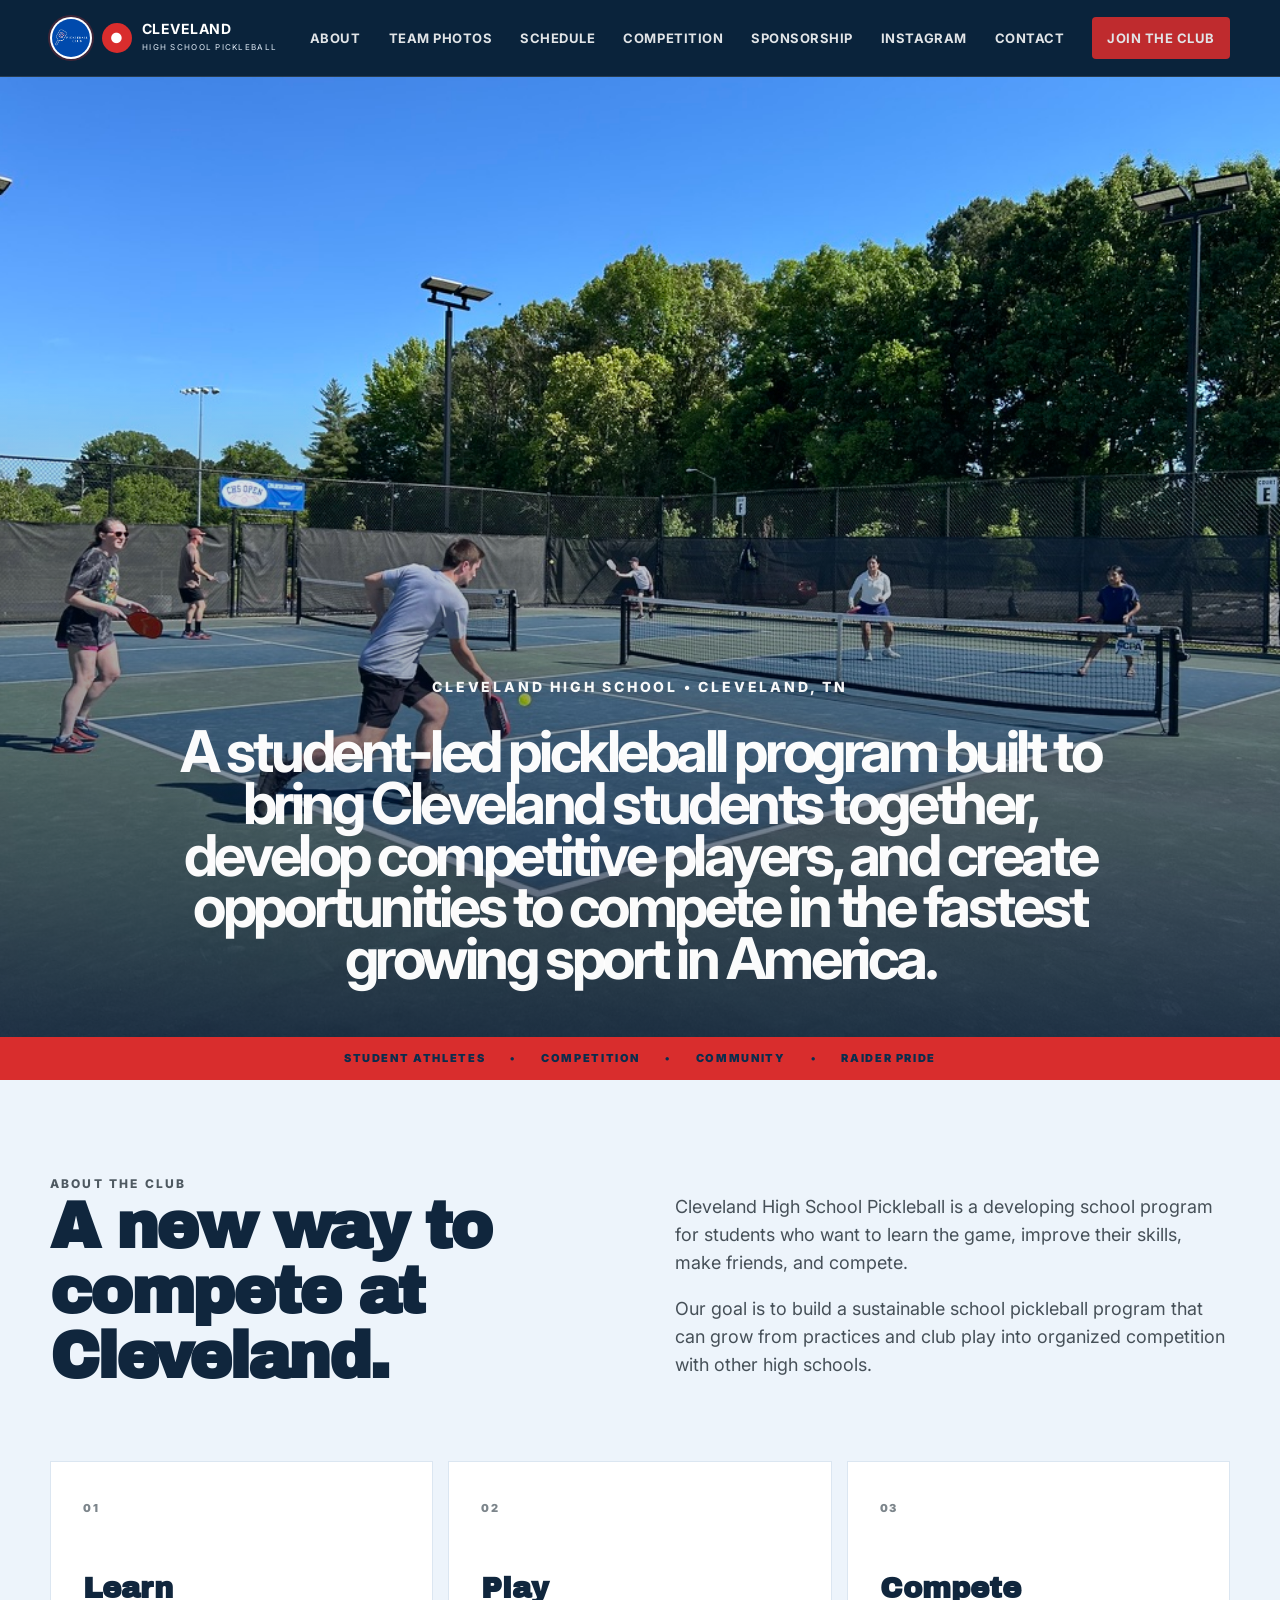
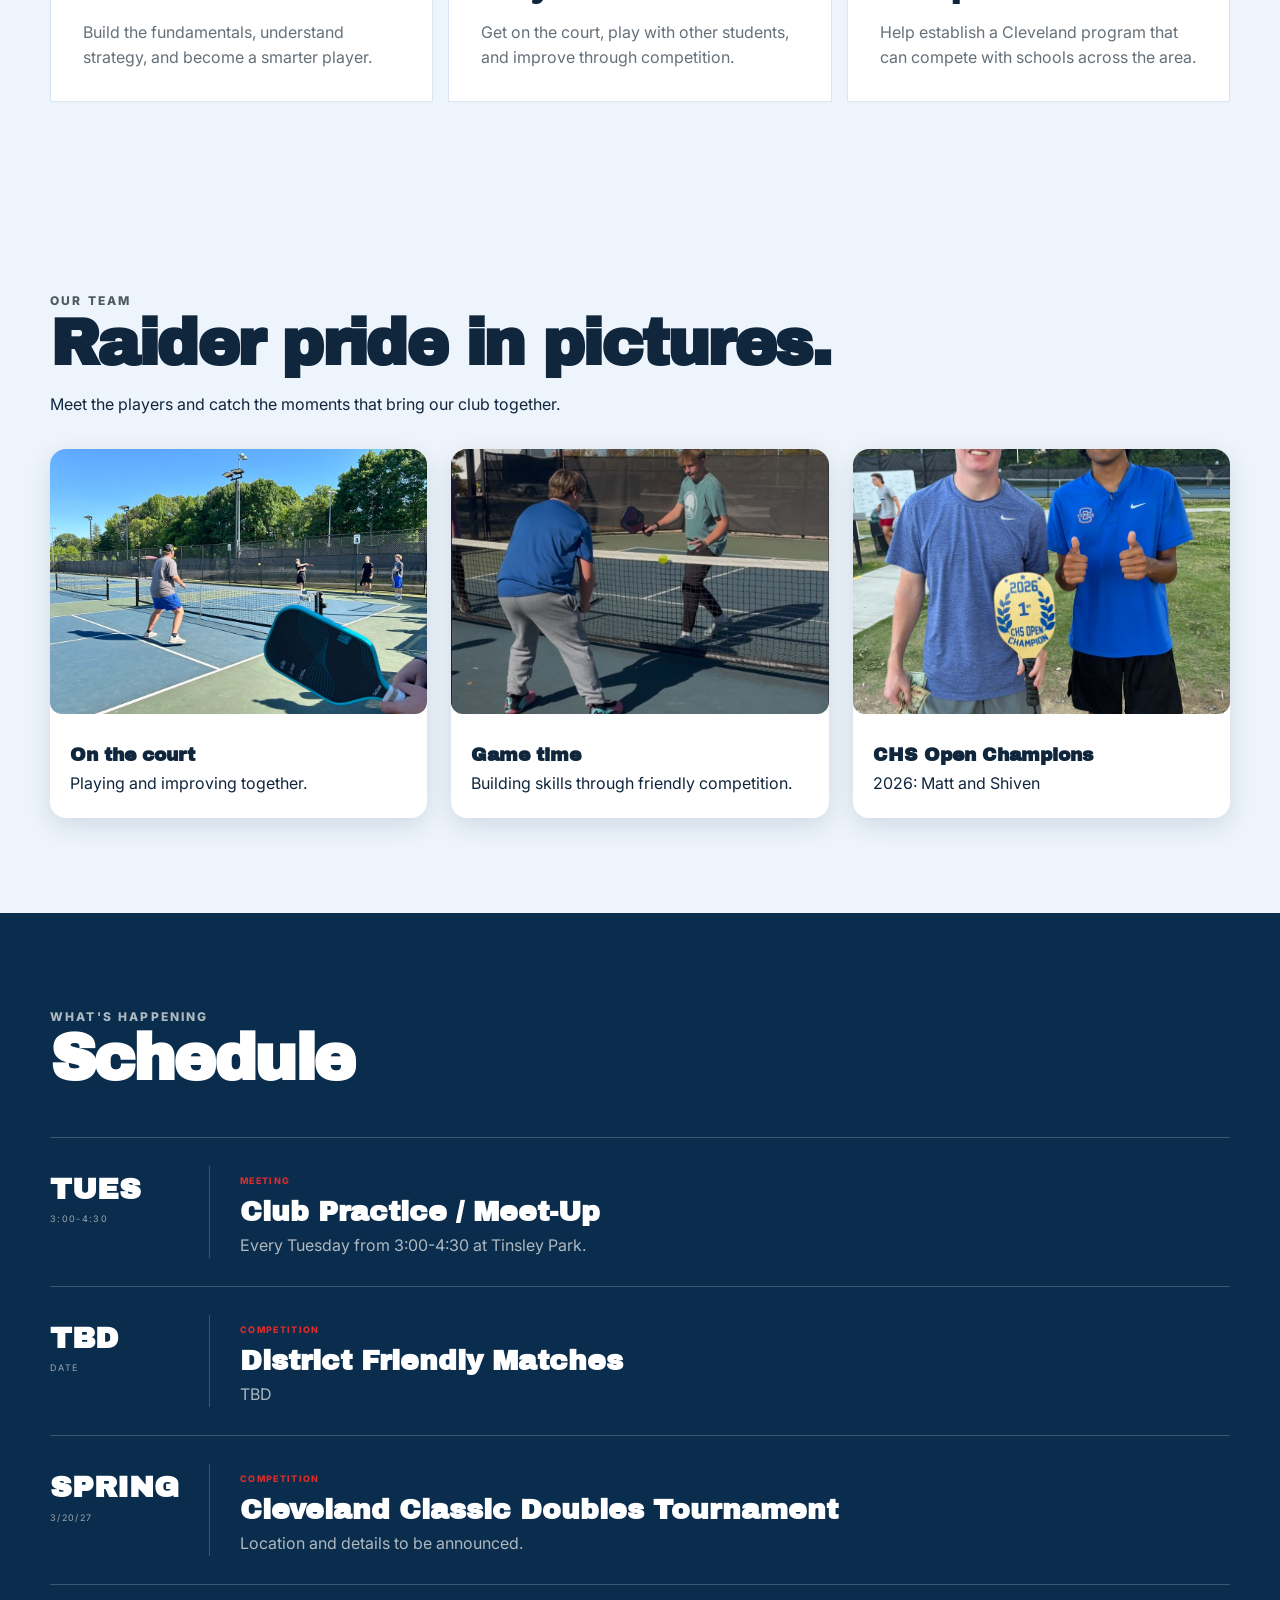
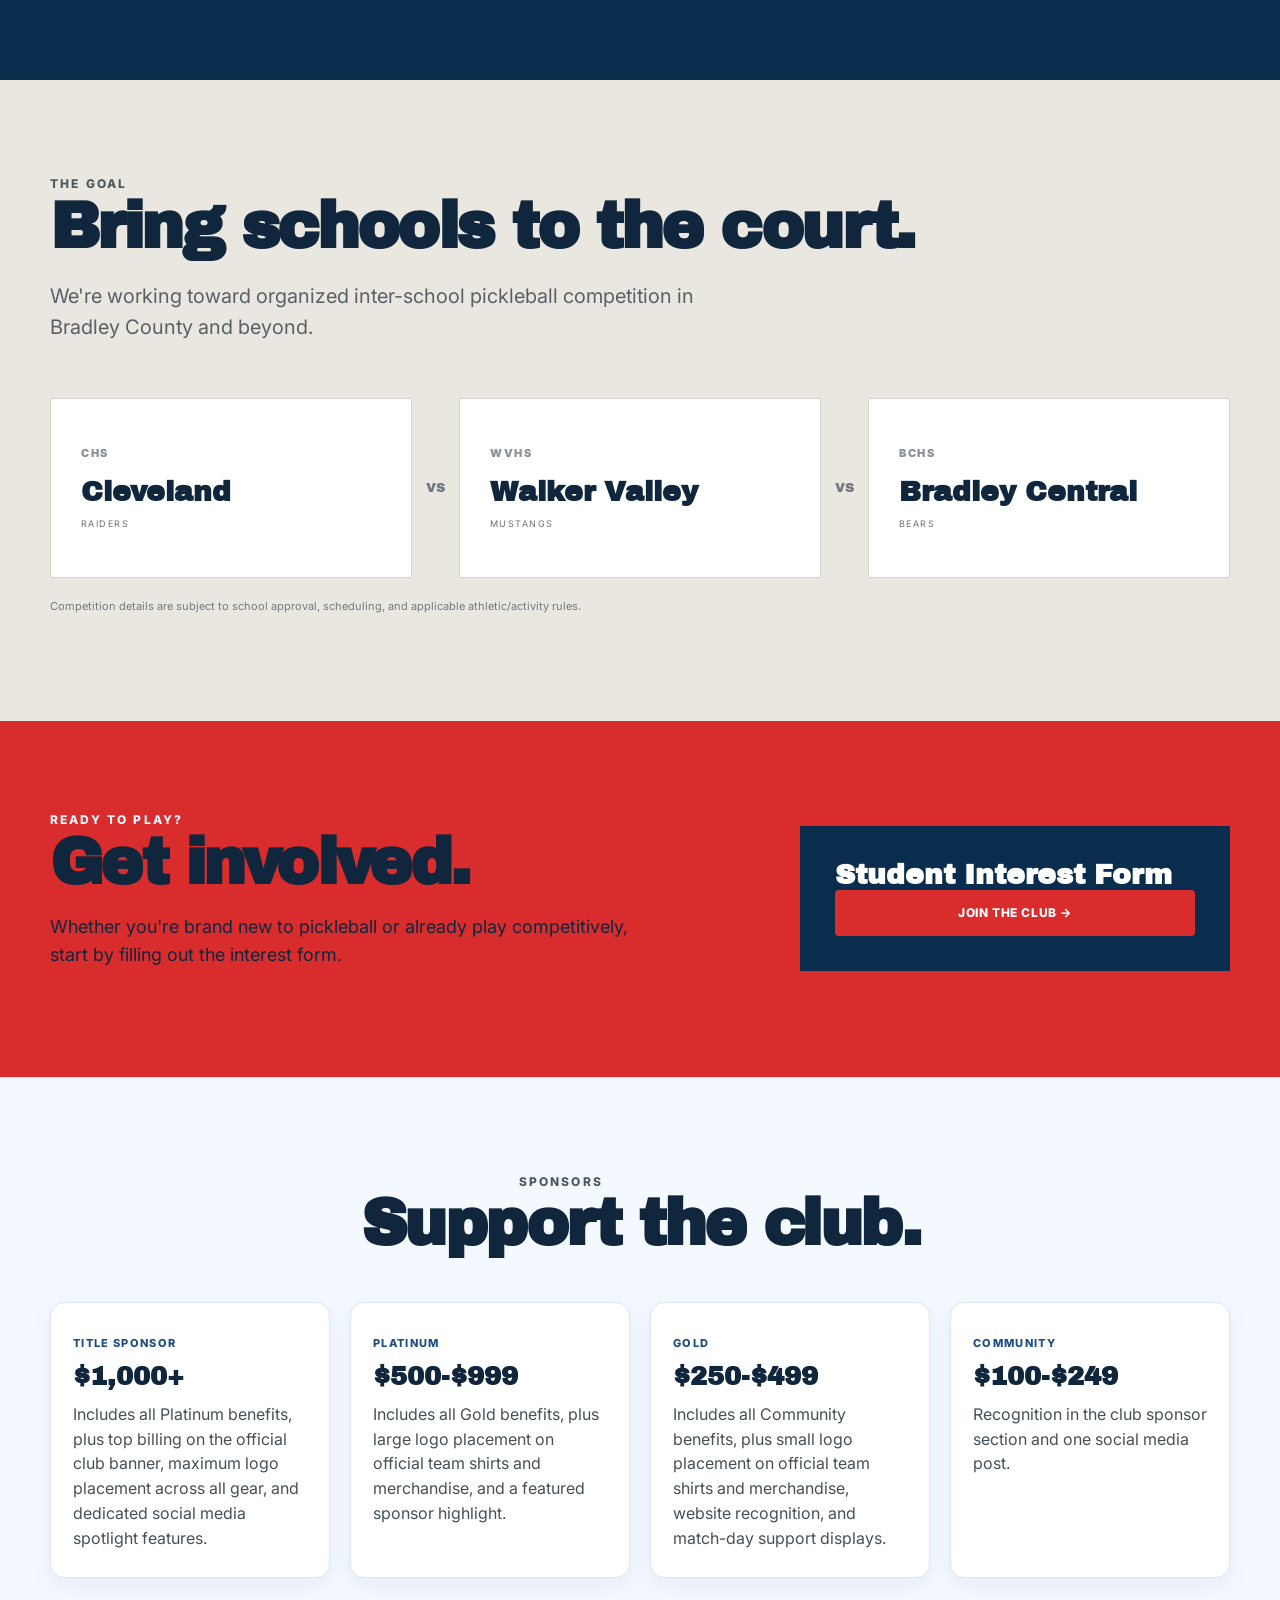
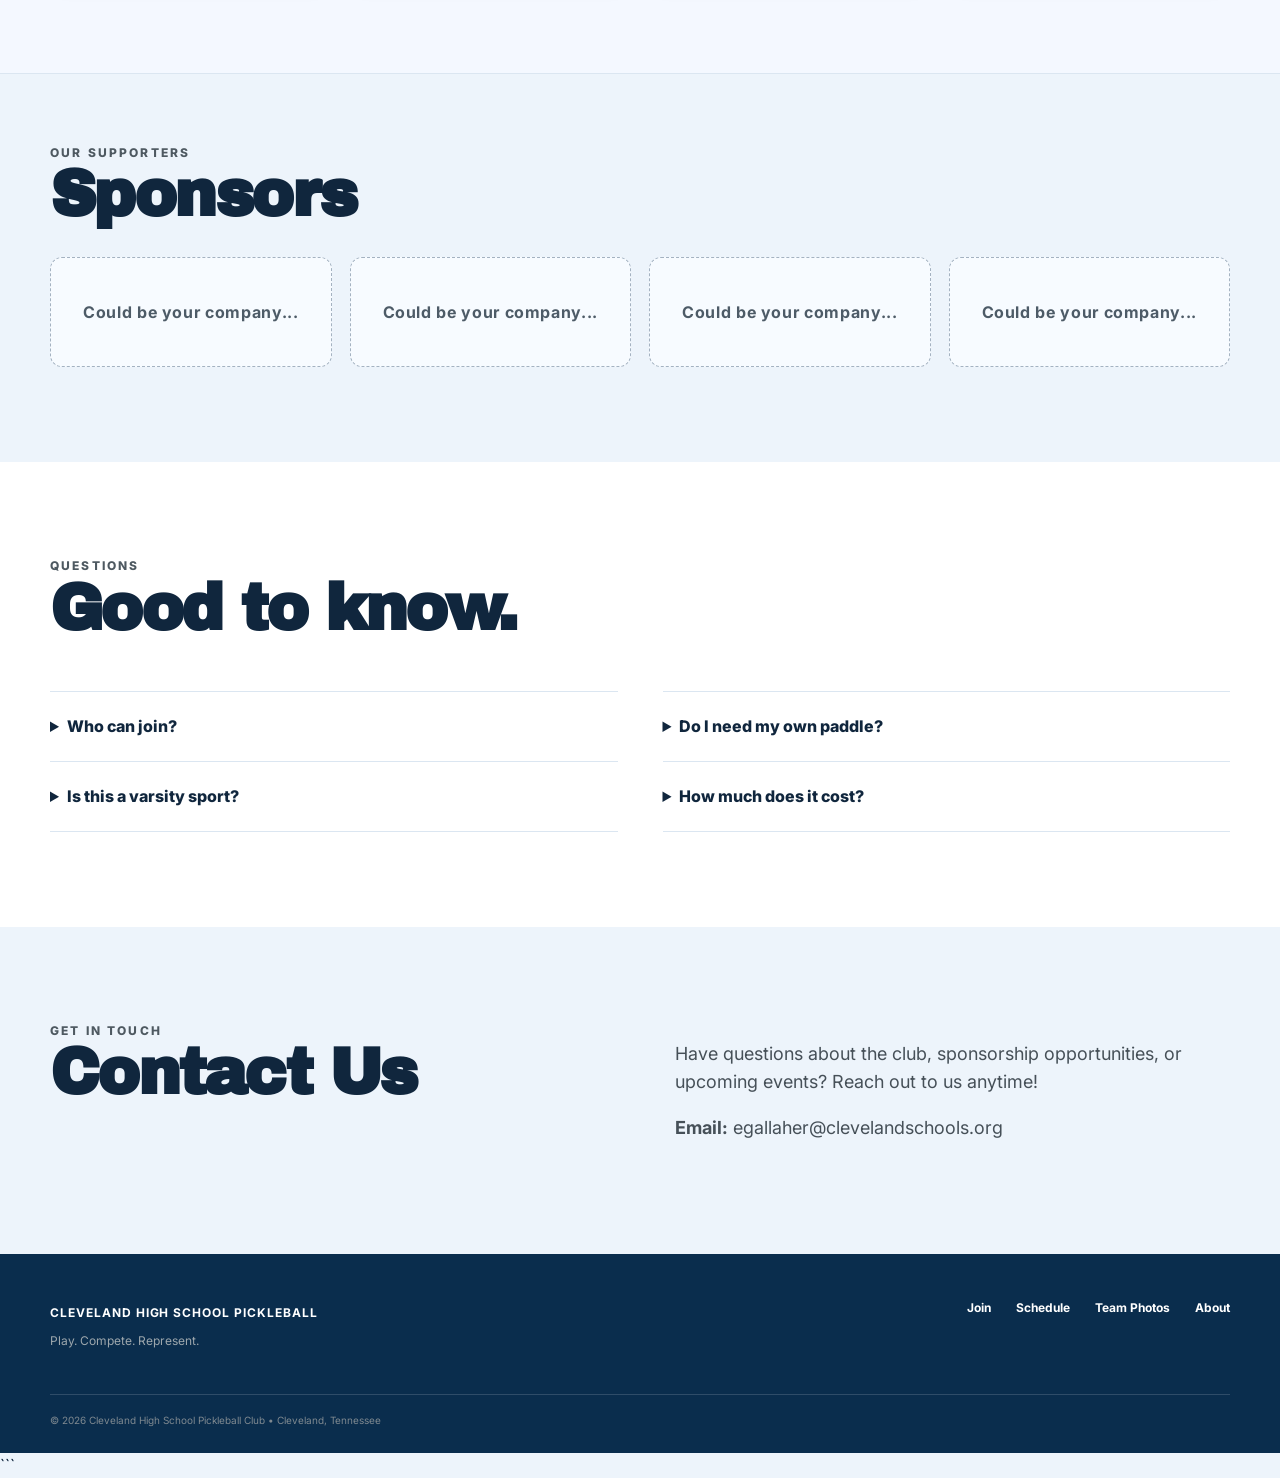
==== commit cbbb81b1: "Fix spacing in CHS Open Champions figcaption Added a space after the colon in the caption." ====
--- a/index.html
+++ b/index.html
@@ -161,7 +161,7 @@
           </figure>
           <figure class="team-photo-card">
             <img src="images/picture4.jpg" alt="Two pickleball players posing together with a paddle" loading="lazy">
-            <figcaption><h3>CHS Open Champions</h3><p>2026:Matt and Shiven</p></figcaption>
+            <figcaption><h3>CHS Open Champions</h3><p>2026: Matt and Shiven</p></figcaption>
           </figure>
         </div>
       </div>
--- a/styles.css
+++ b/styles.css
@@ -784,3 +784,6 @@
 .hero-text { background:linear-gradient(to bottom,transparent 32%,rgba(0,19,49,.78) 100%); }
 @media(max-width:800px) { .team-photo-grid { grid-template-columns:repeat(2,minmax(0,1fr)); } }
 @media(max-width:560px) { .team-photo-grid { grid-template-columns:1fr; } .team-photo-card img { height:245px; } }
+.gallery-image.picture4 {
+  object-position: center top;
+}
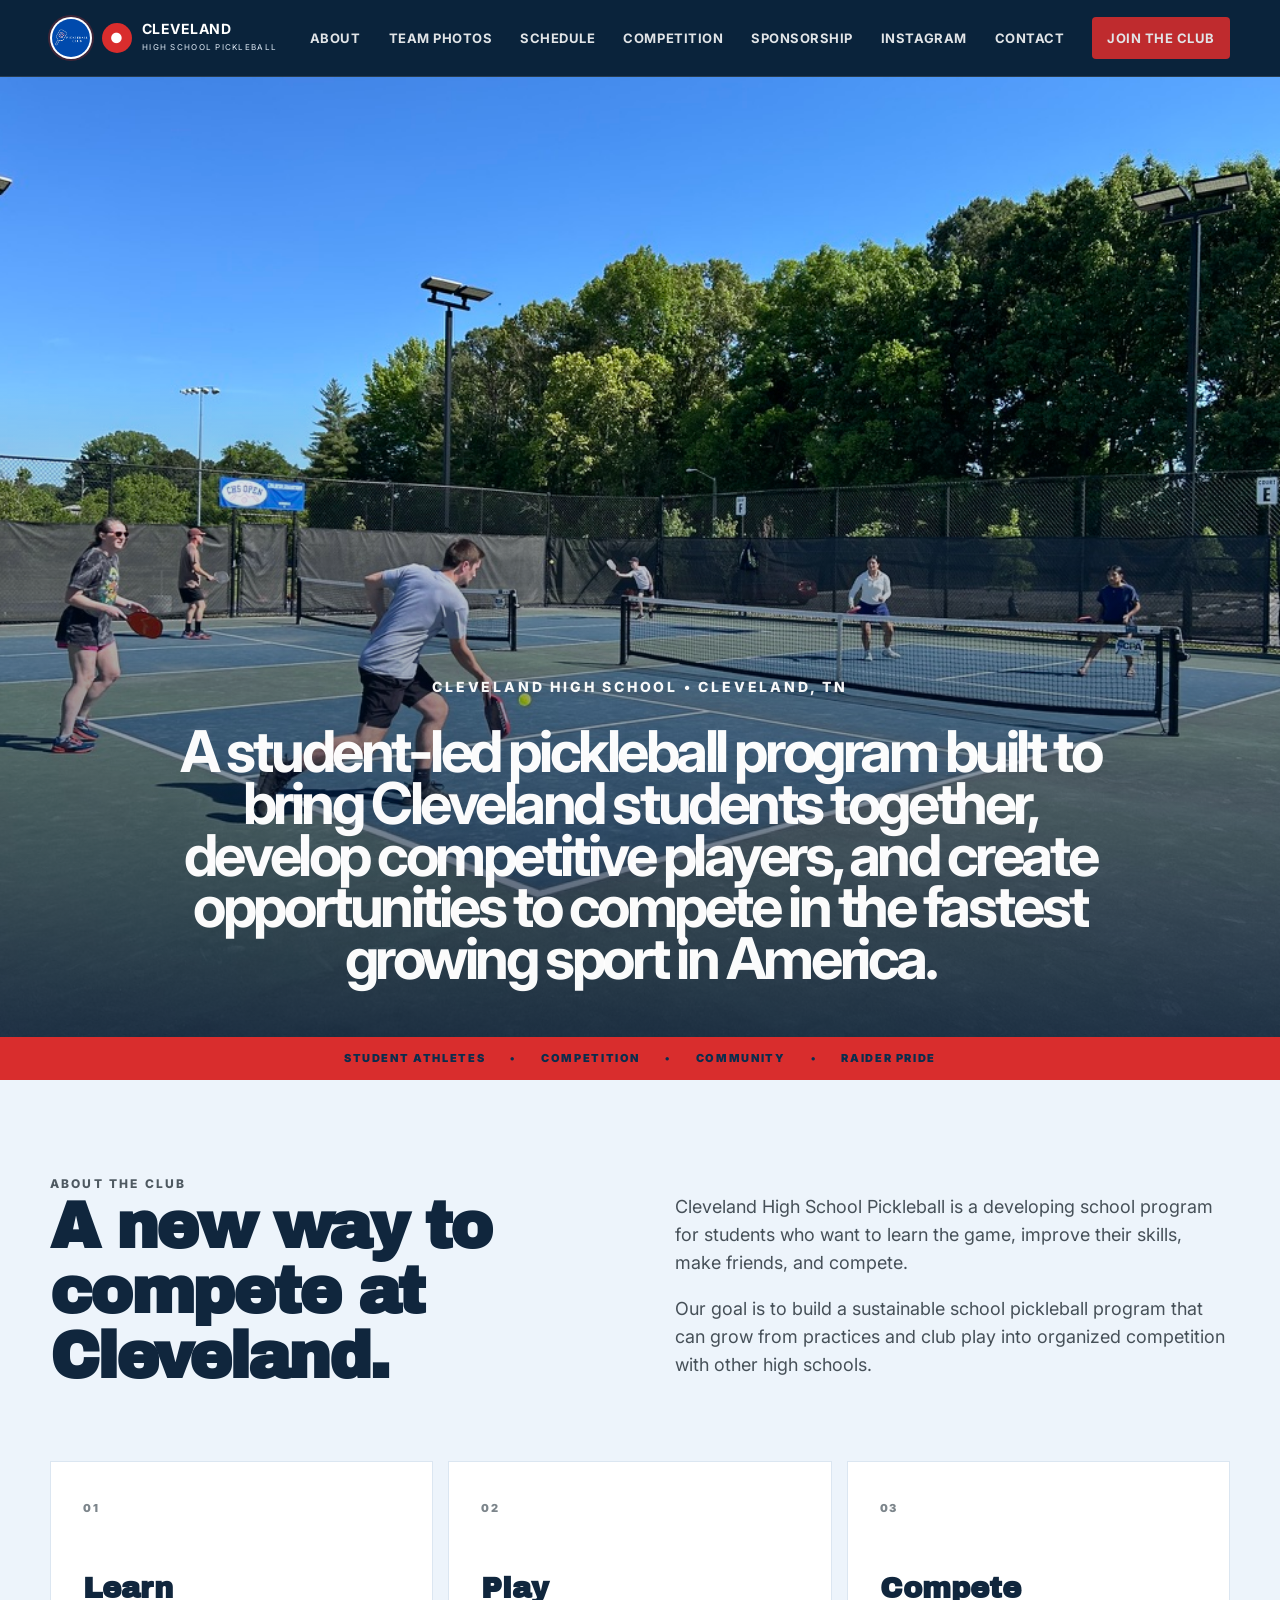
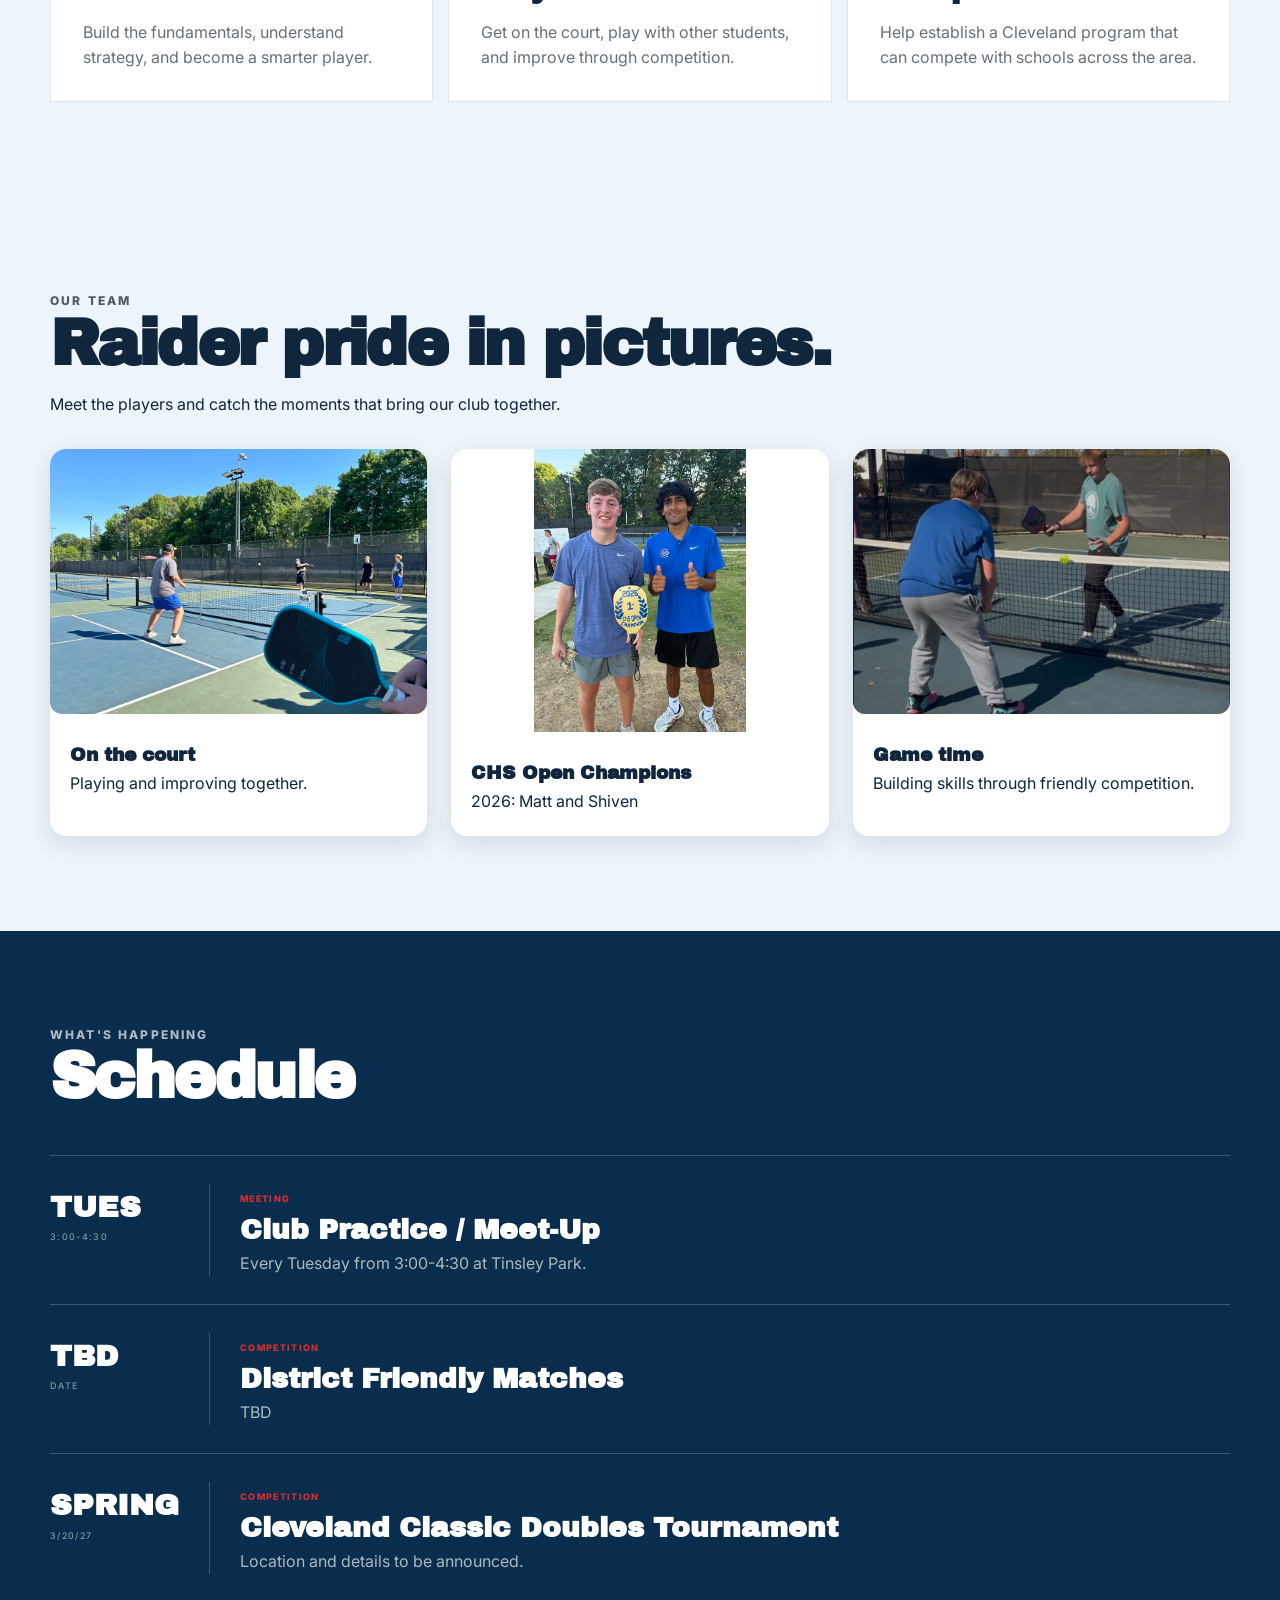
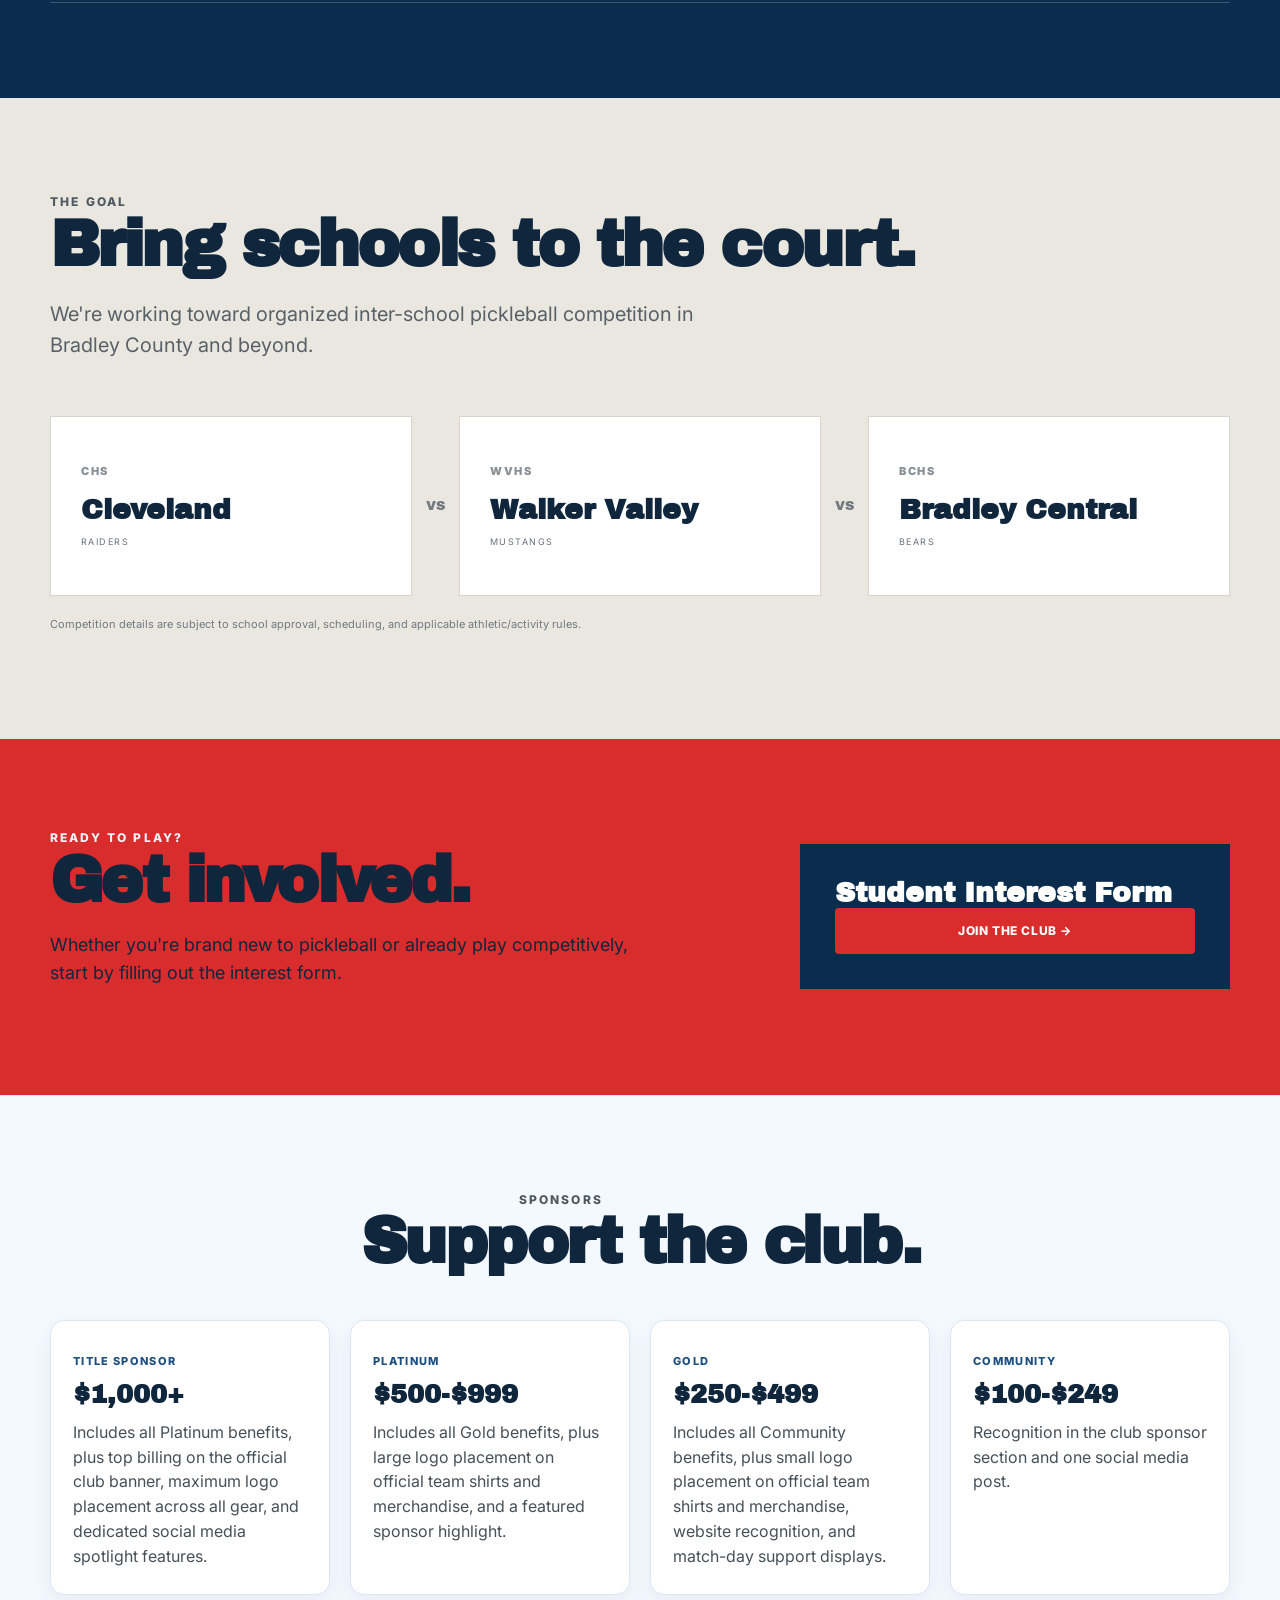
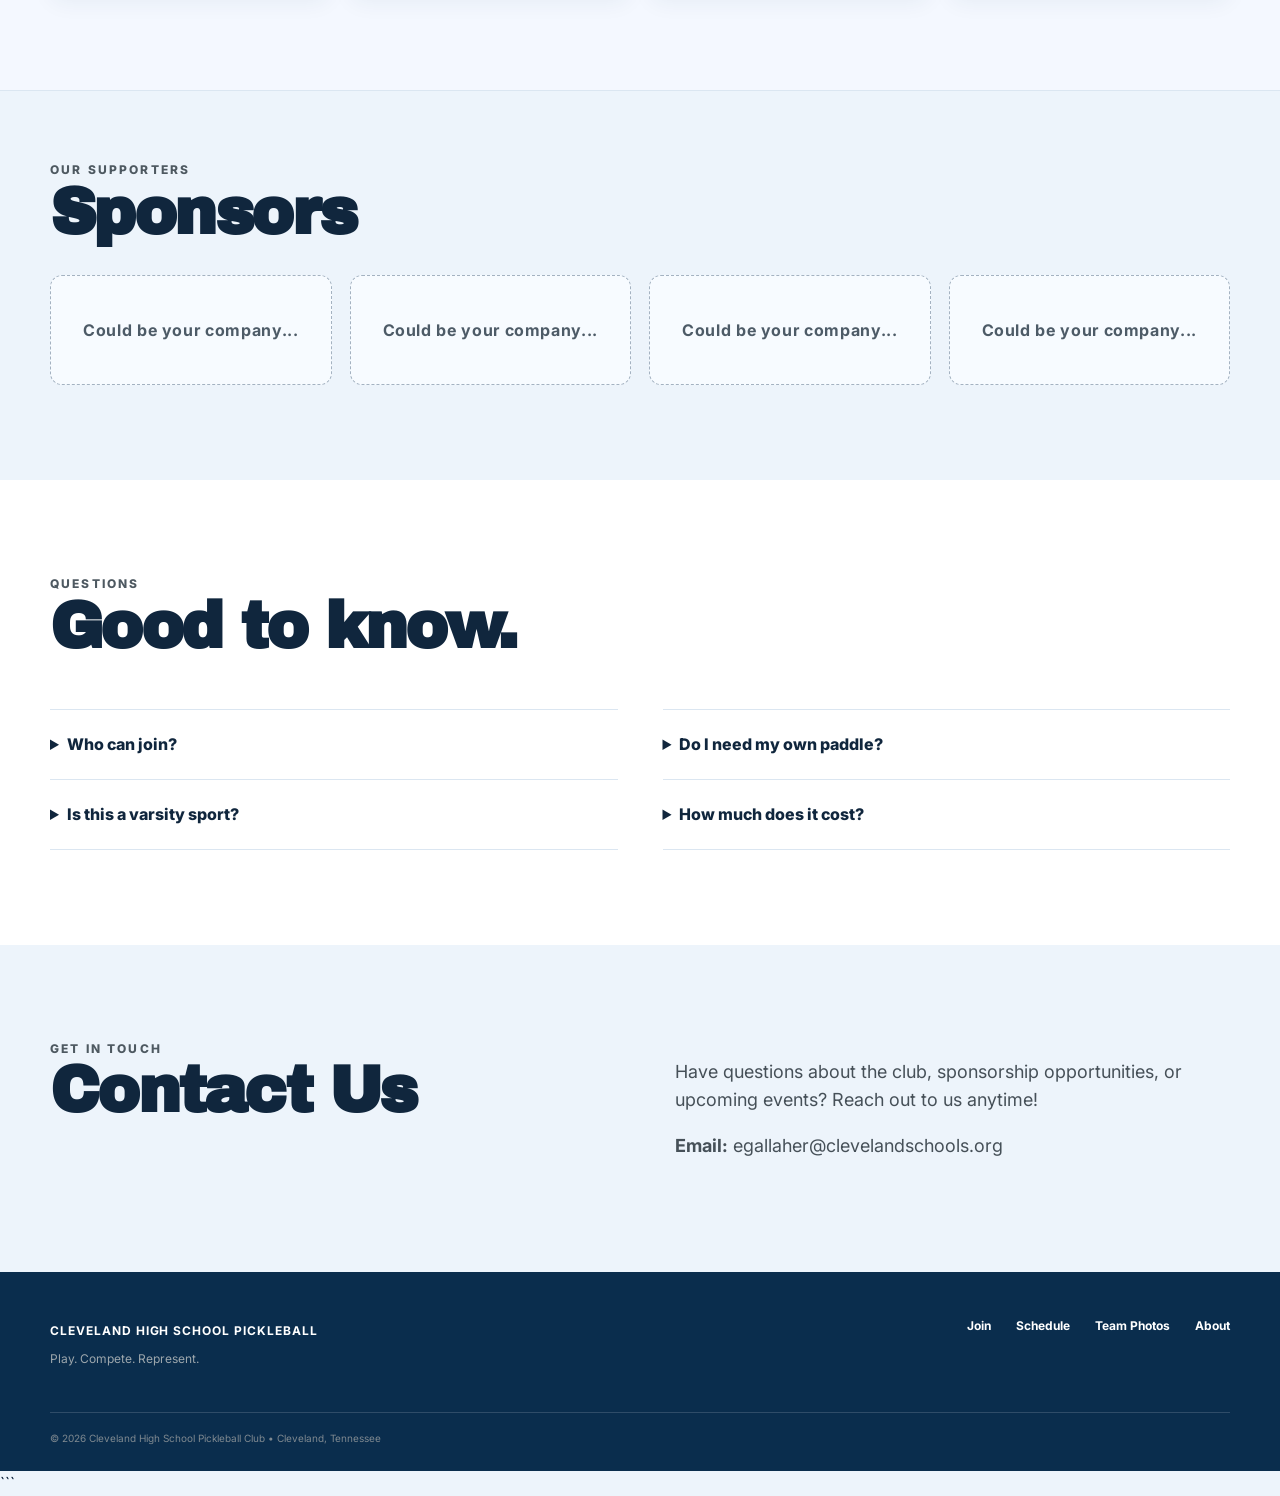
==== commit 230b5a75: "Reorder team photo cards in index.html" ====
--- a/index.html
+++ b/index.html
@@ -156,12 +156,12 @@
             <figcaption><h3>On the court</h3><p>Playing and improving together.</p></figcaption>
           </figure>
           <figure class="team-photo-card">
+            <img src="images/picture4.jpg" alt="Two pickleball players posing together with a paddle" loading="lazy">
+            <figcaption><h3>CHS Open Champions</h3><p>2026: Matt and Shiven</p></figcaption>
+          </figure>
+             <figure class="team-photo-card">
             <img src="images/picture3.jpeg" alt="Two players competing near the pickleball net" loading="lazy">
             <figcaption><h3>Game time</h3><p>Building skills through friendly competition.</p></figcaption>
-          </figure>
-          <figure class="team-photo-card">
-            <img src="images/picture4.jpg" alt="Two pickleball players posing together with a paddle" loading="lazy">
-            <figcaption><h3>CHS Open Champions</h3><p>2026: Matt and Shiven</p></figcaption>
           </figure>
         </div>
       </div>
--- a/styles.css
+++ b/styles.css
@@ -784,6 +784,6 @@
 .hero-text { background:linear-gradient(to bottom,transparent 32%,rgba(0,19,49,.78) 100%); }
 @media(max-width:800px) { .team-photo-grid { grid-template-columns:repeat(2,minmax(0,1fr)); } }
 @media(max-width:560px) { .team-photo-grid { grid-template-columns:1fr; } .team-photo-card img { height:245px; } }
-.gallery-image.picture4 {
-  object-position: center top;
-}
+
+/* Preserve the full champions portrait */
+.team-photo-card img[src$="picture4.jpg"] { height: auto !important; object-fit: contain !important; }
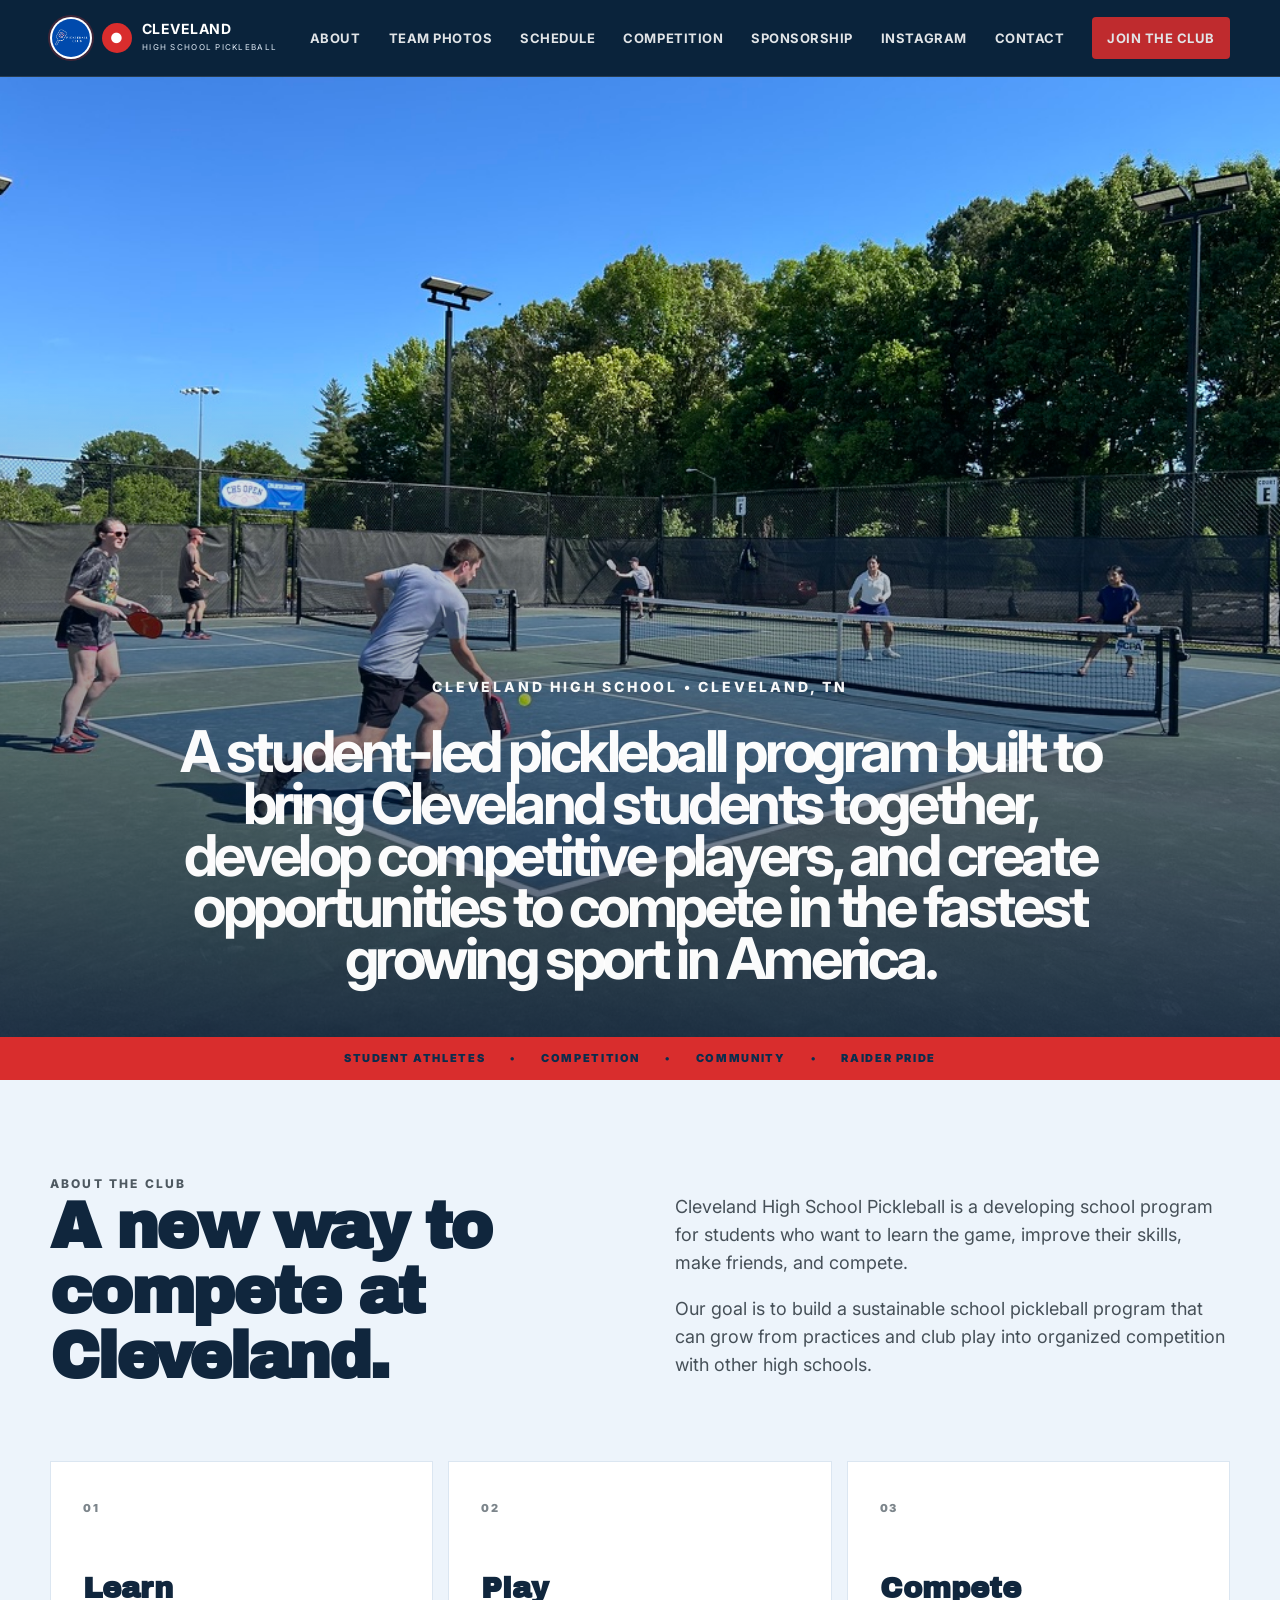
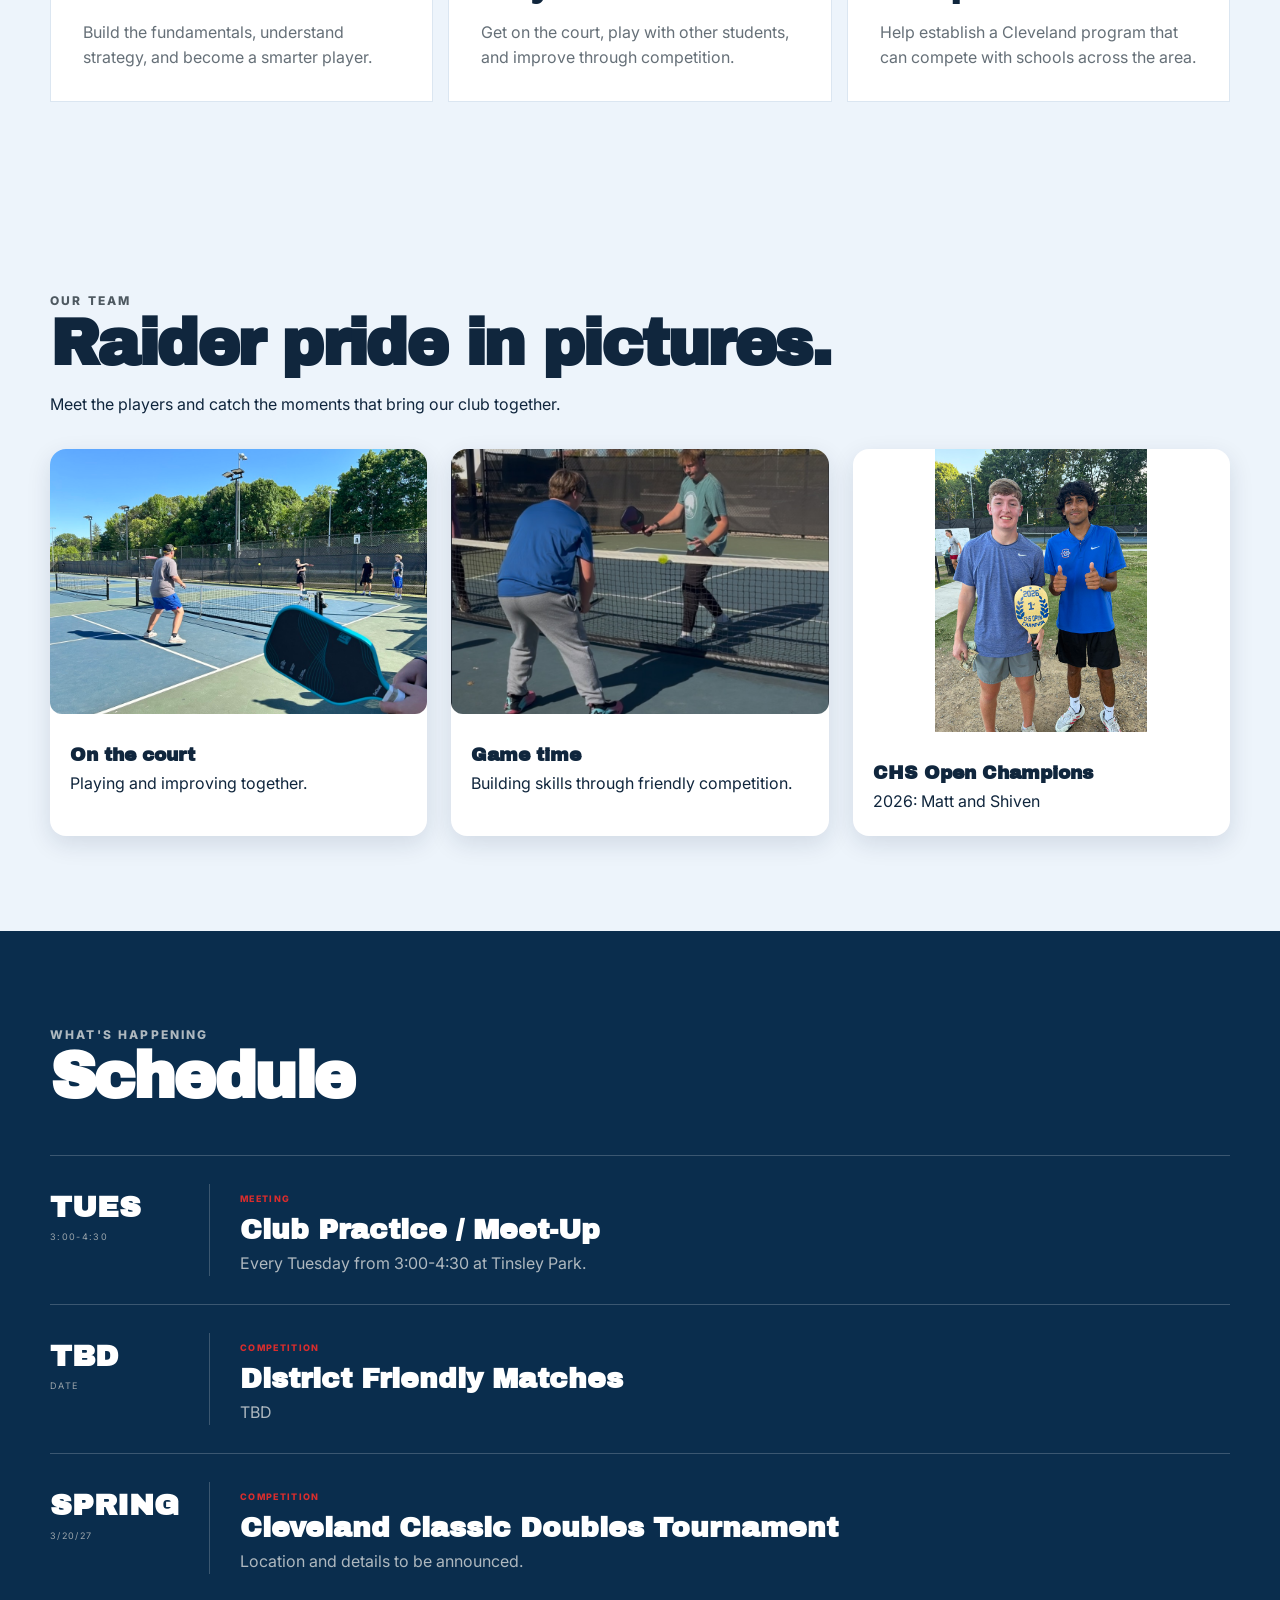
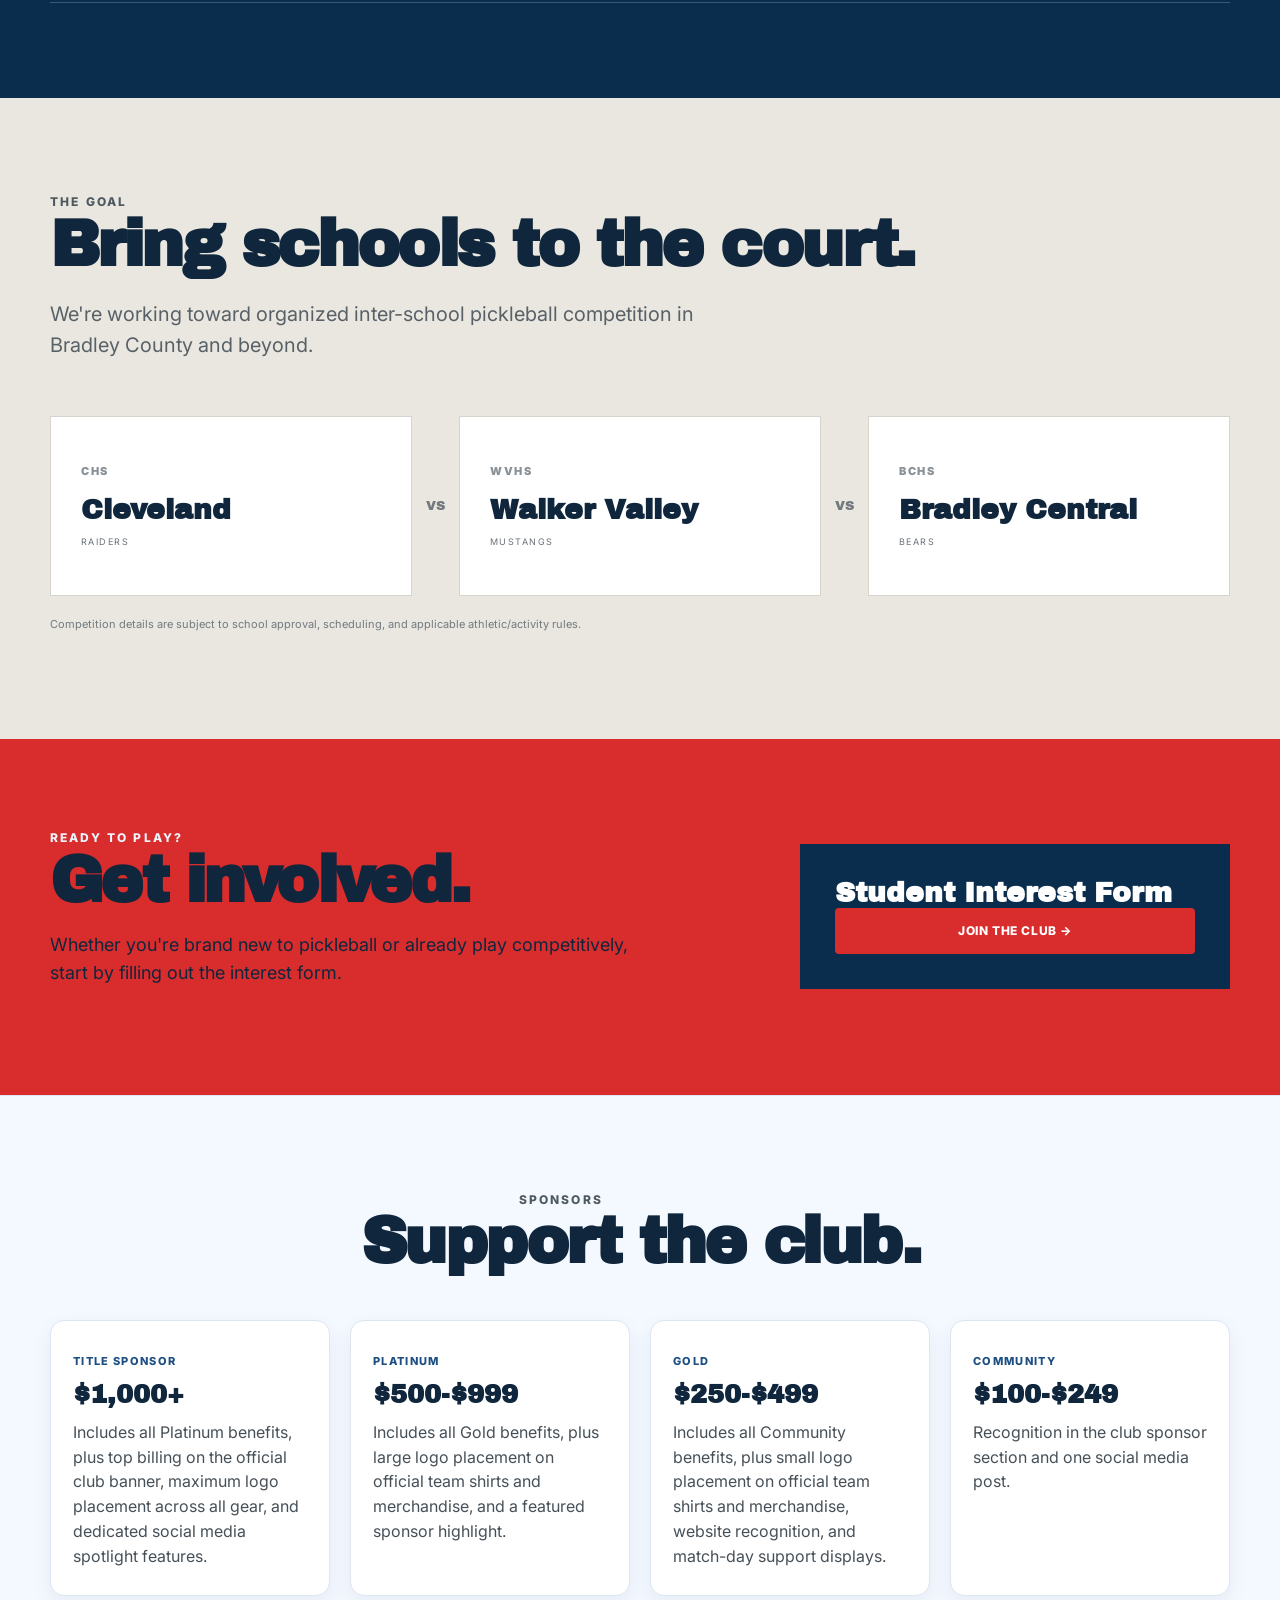
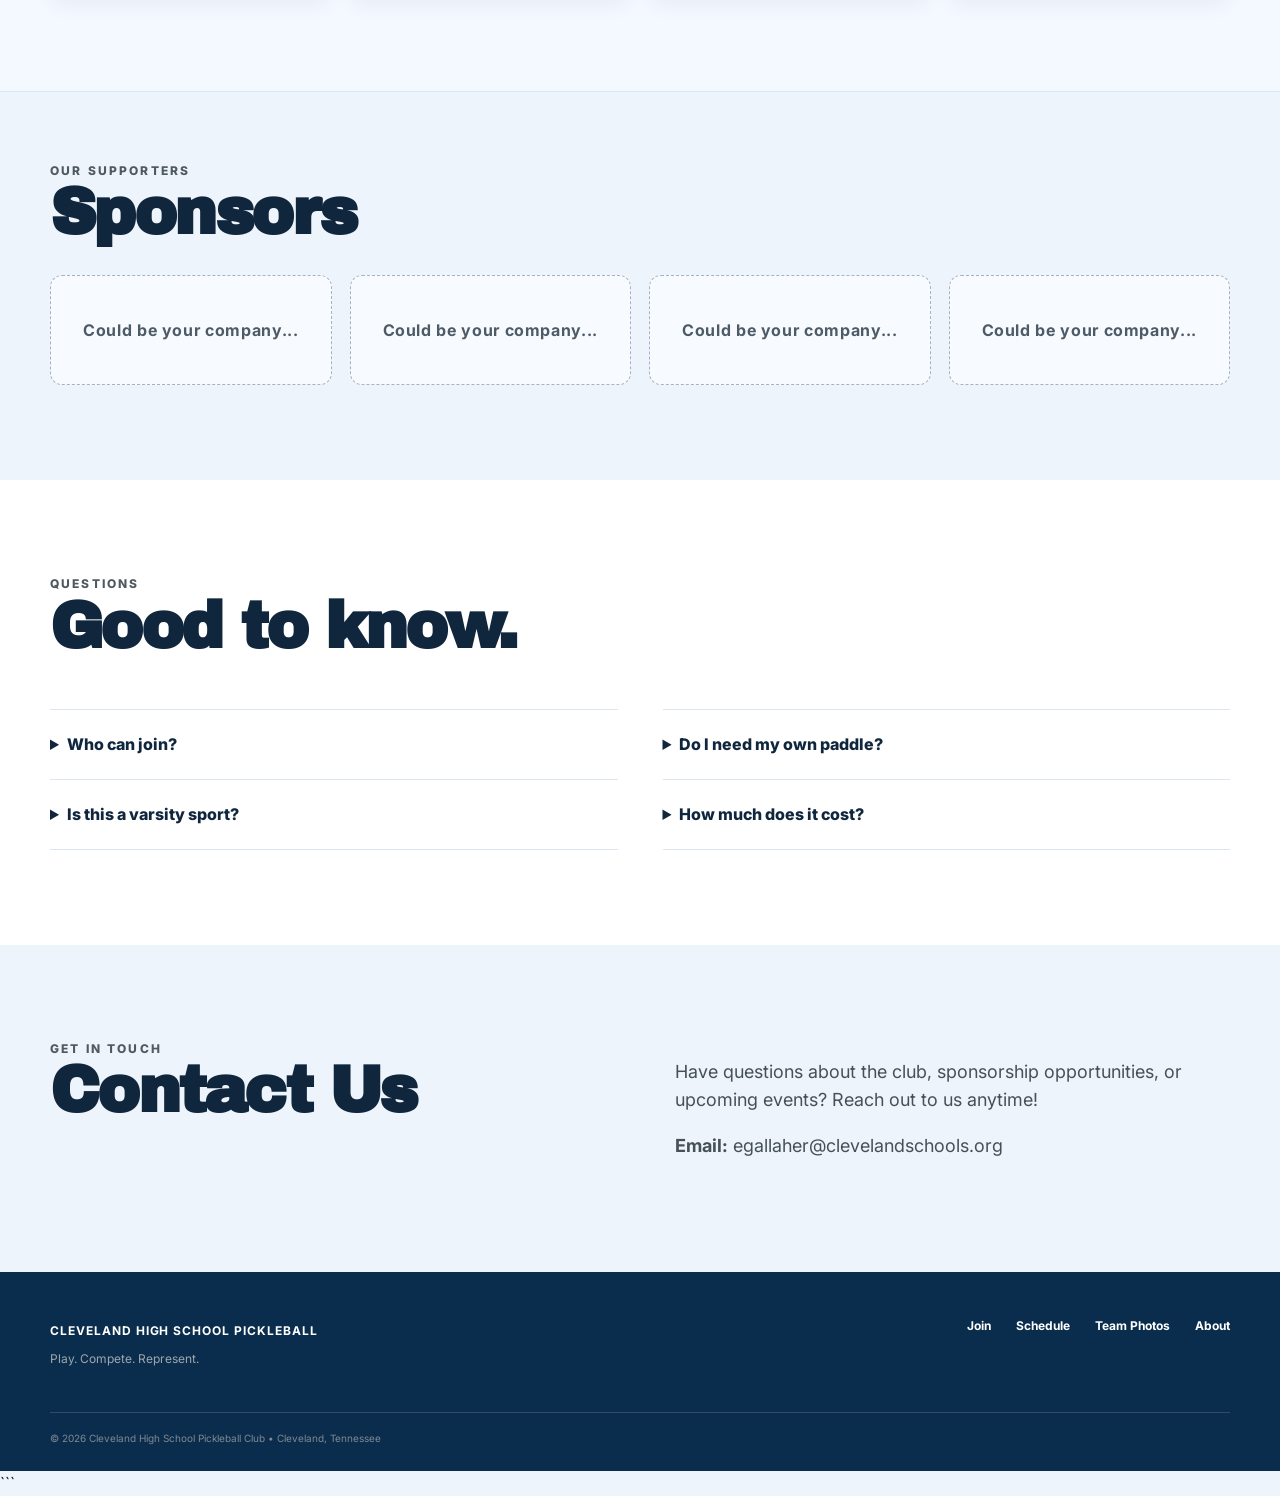
==== commit 81242506: "Rearrange team photo card for CHS Open Champions" ====
--- a/index.html
+++ b/index.html
@@ -156,12 +156,12 @@
             <figcaption><h3>On the court</h3><p>Playing and improving together.</p></figcaption>
           </figure>
           <figure class="team-photo-card">
+            <img src="images/picture3.jpeg" alt="Two players competing near the pickleball net" loading="lazy">
+            <figcaption><h3>Game time</h3><p>Building skills through friendly competition.</p></figcaption>
+          </figure>
+          <figure class="team-photo-card">
             <img src="images/picture4.jpg" alt="Two pickleball players posing together with a paddle" loading="lazy">
             <figcaption><h3>CHS Open Champions</h3><p>2026: Matt and Shiven</p></figcaption>
-          </figure>
-             <figure class="team-photo-card">
-            <img src="images/picture3.jpeg" alt="Two players competing near the pickleball net" loading="lazy">
-            <figcaption><h3>Game time</h3><p>Building skills through friendly competition.</p></figcaption>
           </figure>
         </div>
       </div>
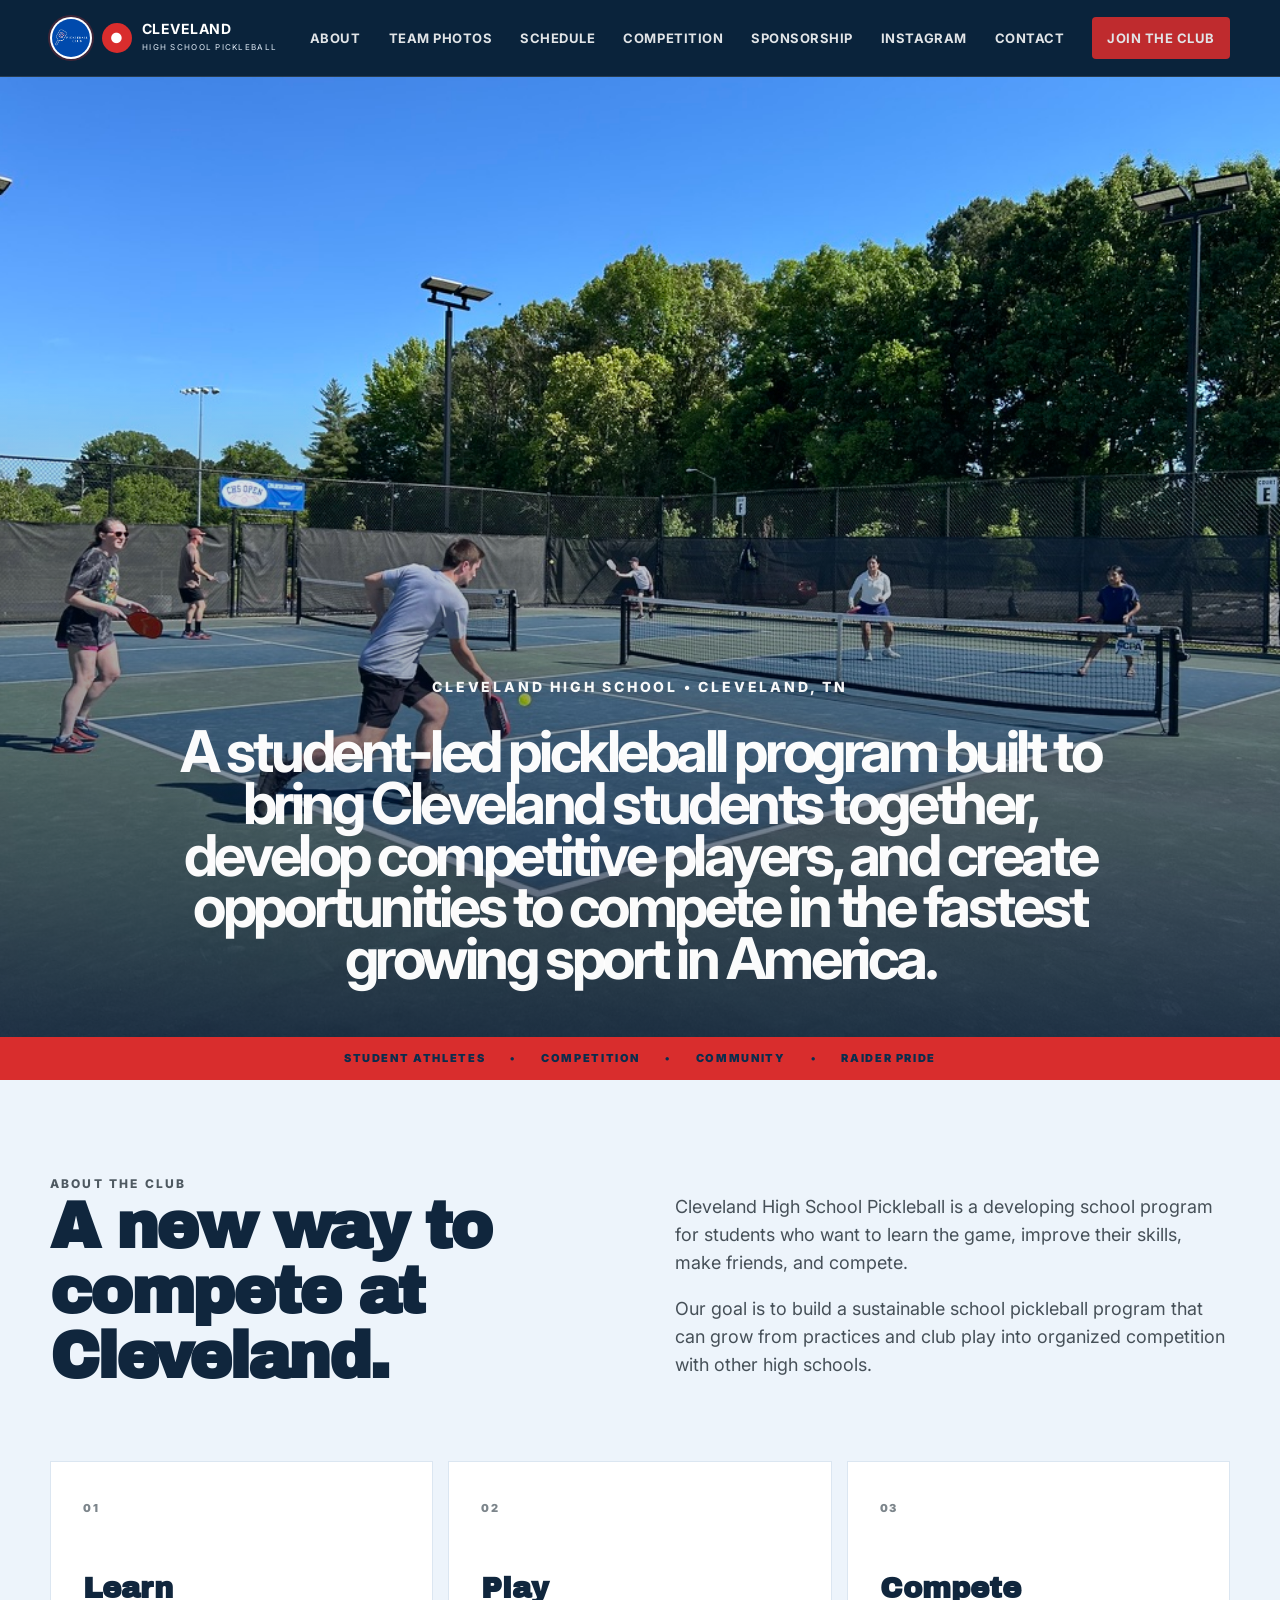
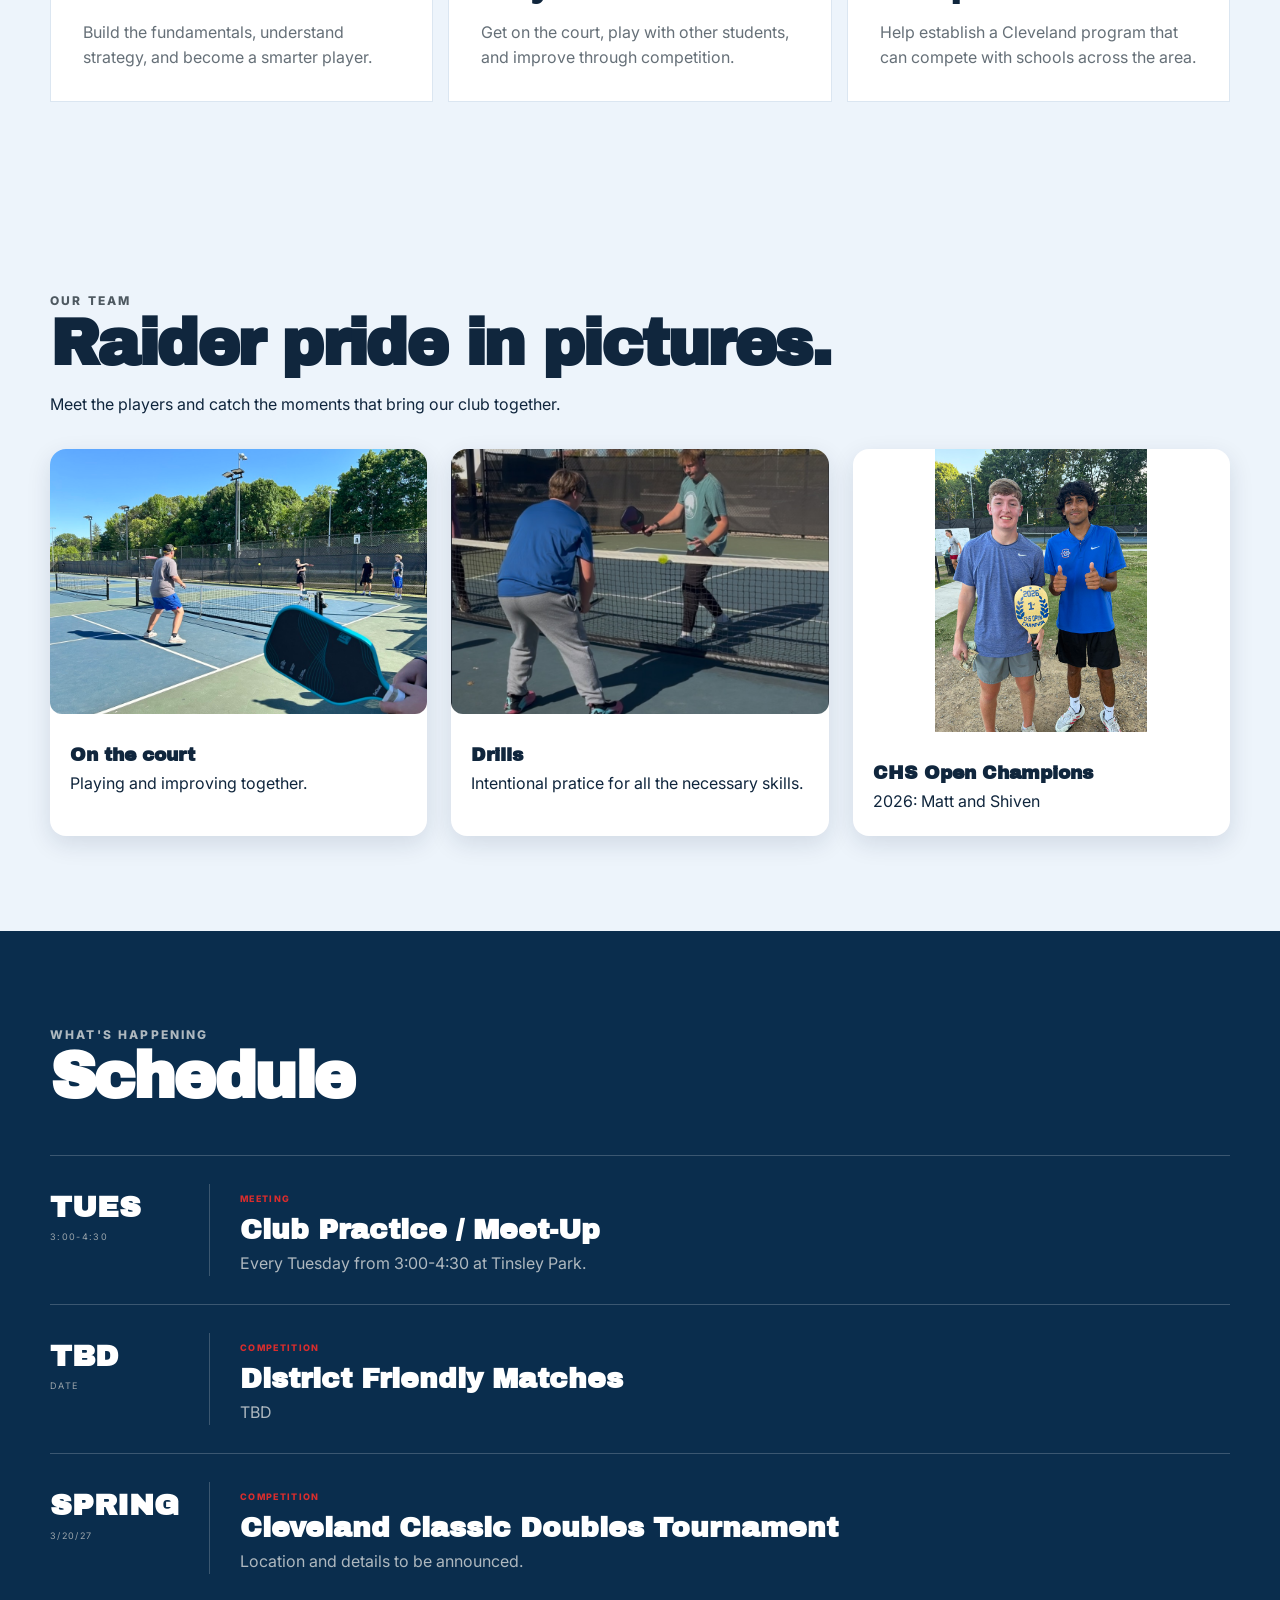
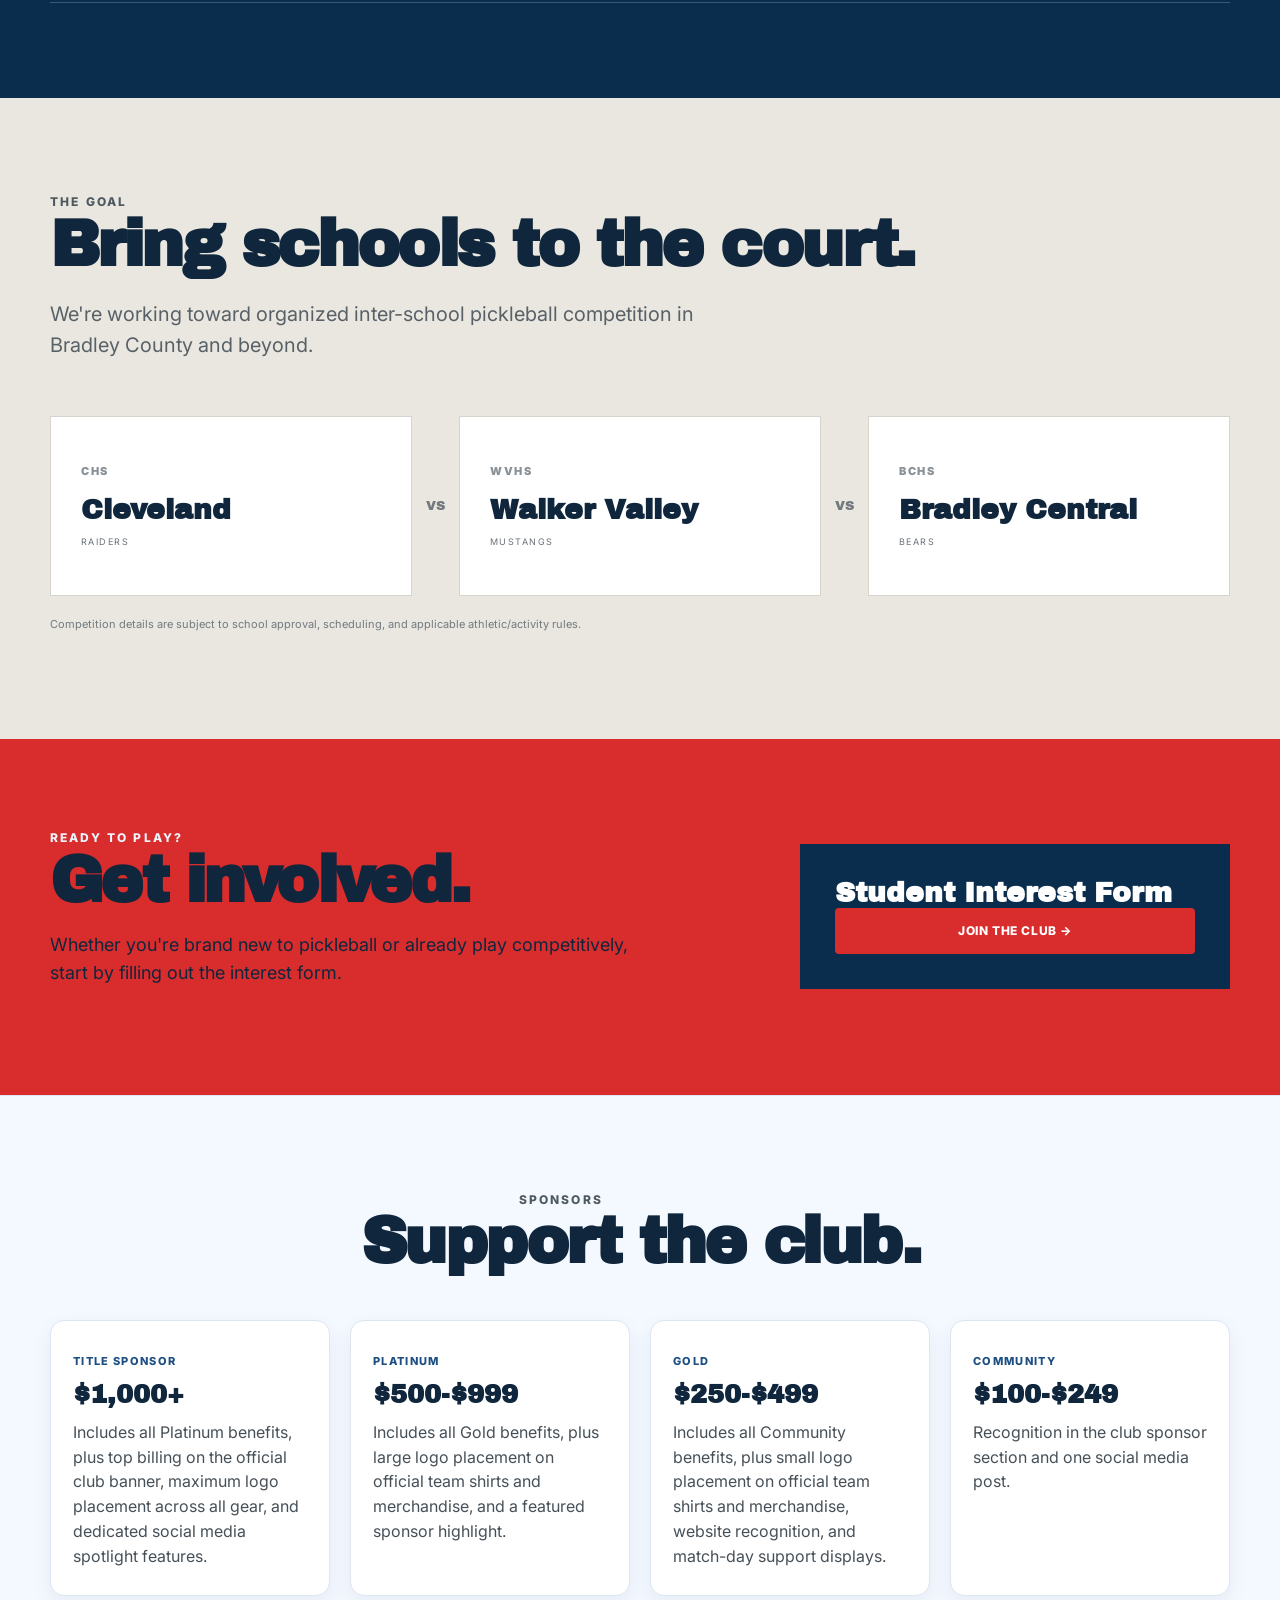
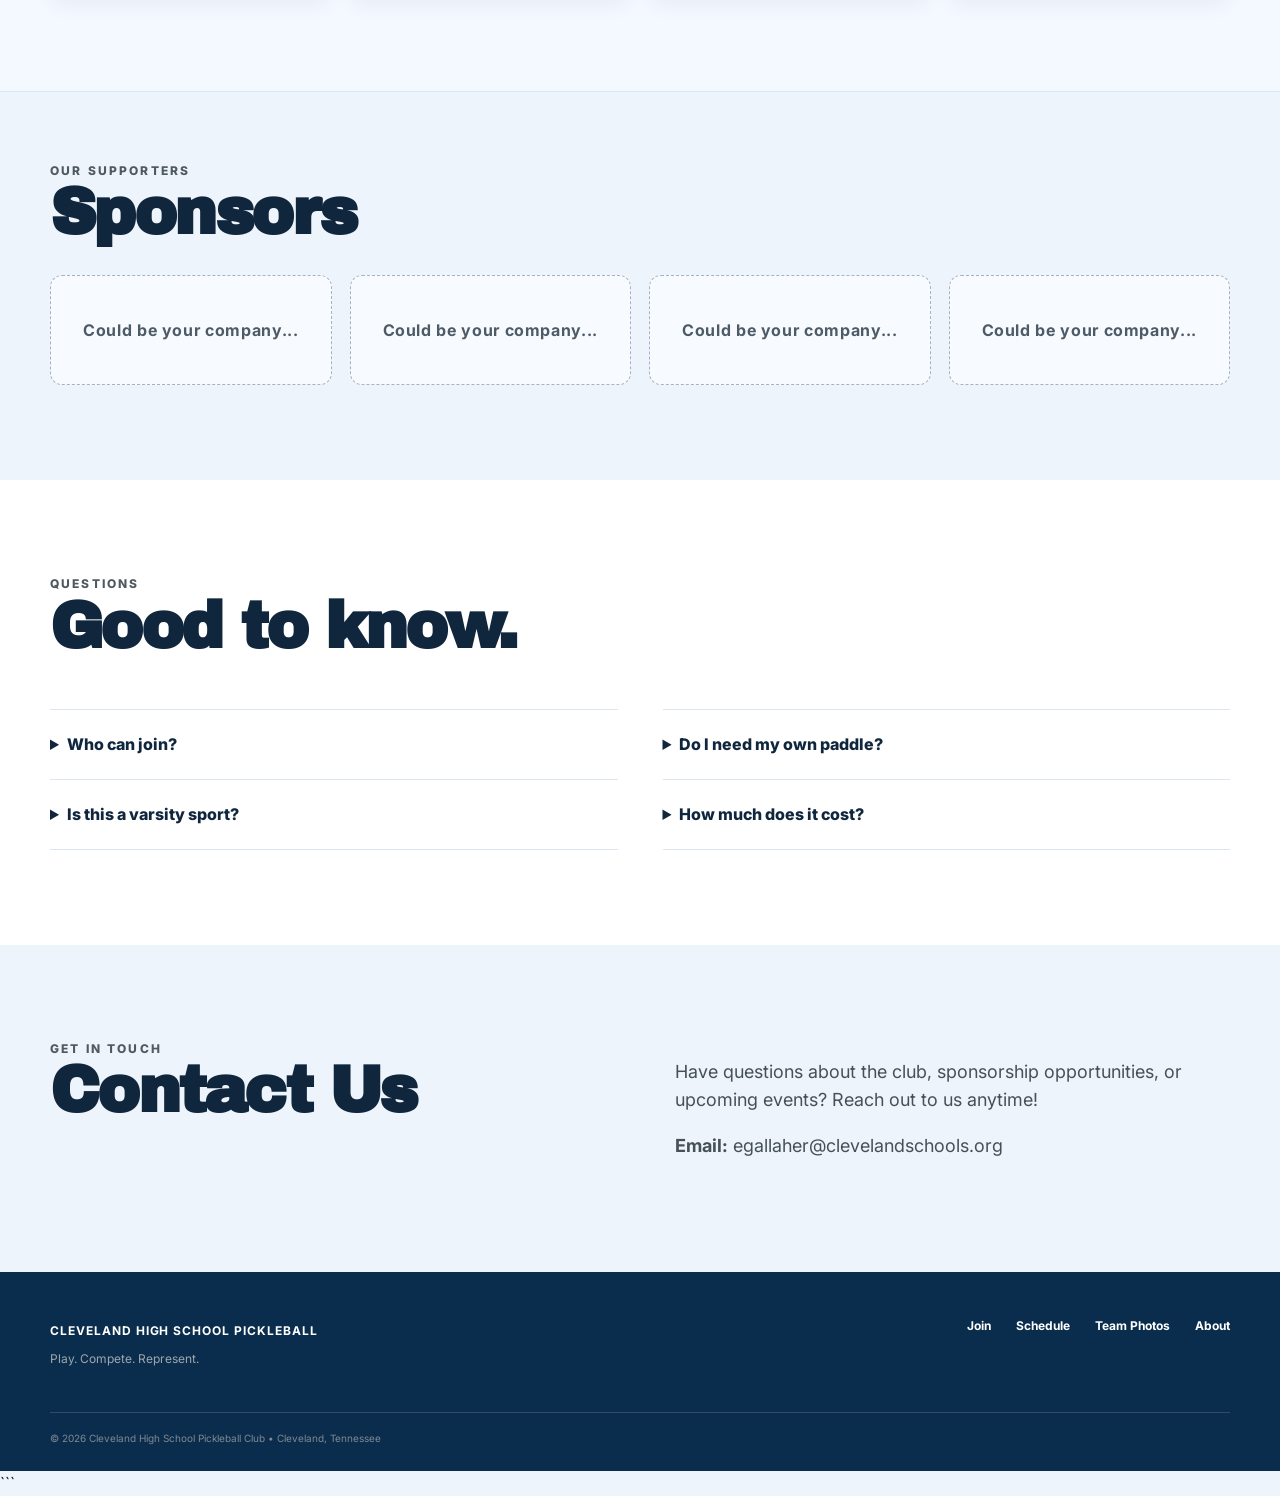
==== commit 91f24298: "Change figcaption from 'Game time' to 'Drills' Updated figcaption text for a team photo card." ====
--- a/index.html
+++ b/index.html
@@ -157,7 +157,7 @@
           </figure>
           <figure class="team-photo-card">
             <img src="images/picture3.jpeg" alt="Two players competing near the pickleball net" loading="lazy">
-            <figcaption><h3>Game time</h3><p>Building skills through friendly competition.</p></figcaption>
+            <figcaption><h3>Drills</h3><p>Intentional pratice for all the necessary skills.</p></figcaption>
           </figure>
           <figure class="team-photo-card">
             <img src="images/picture4.jpg" alt="Two pickleball players posing together with a paddle" loading="lazy">
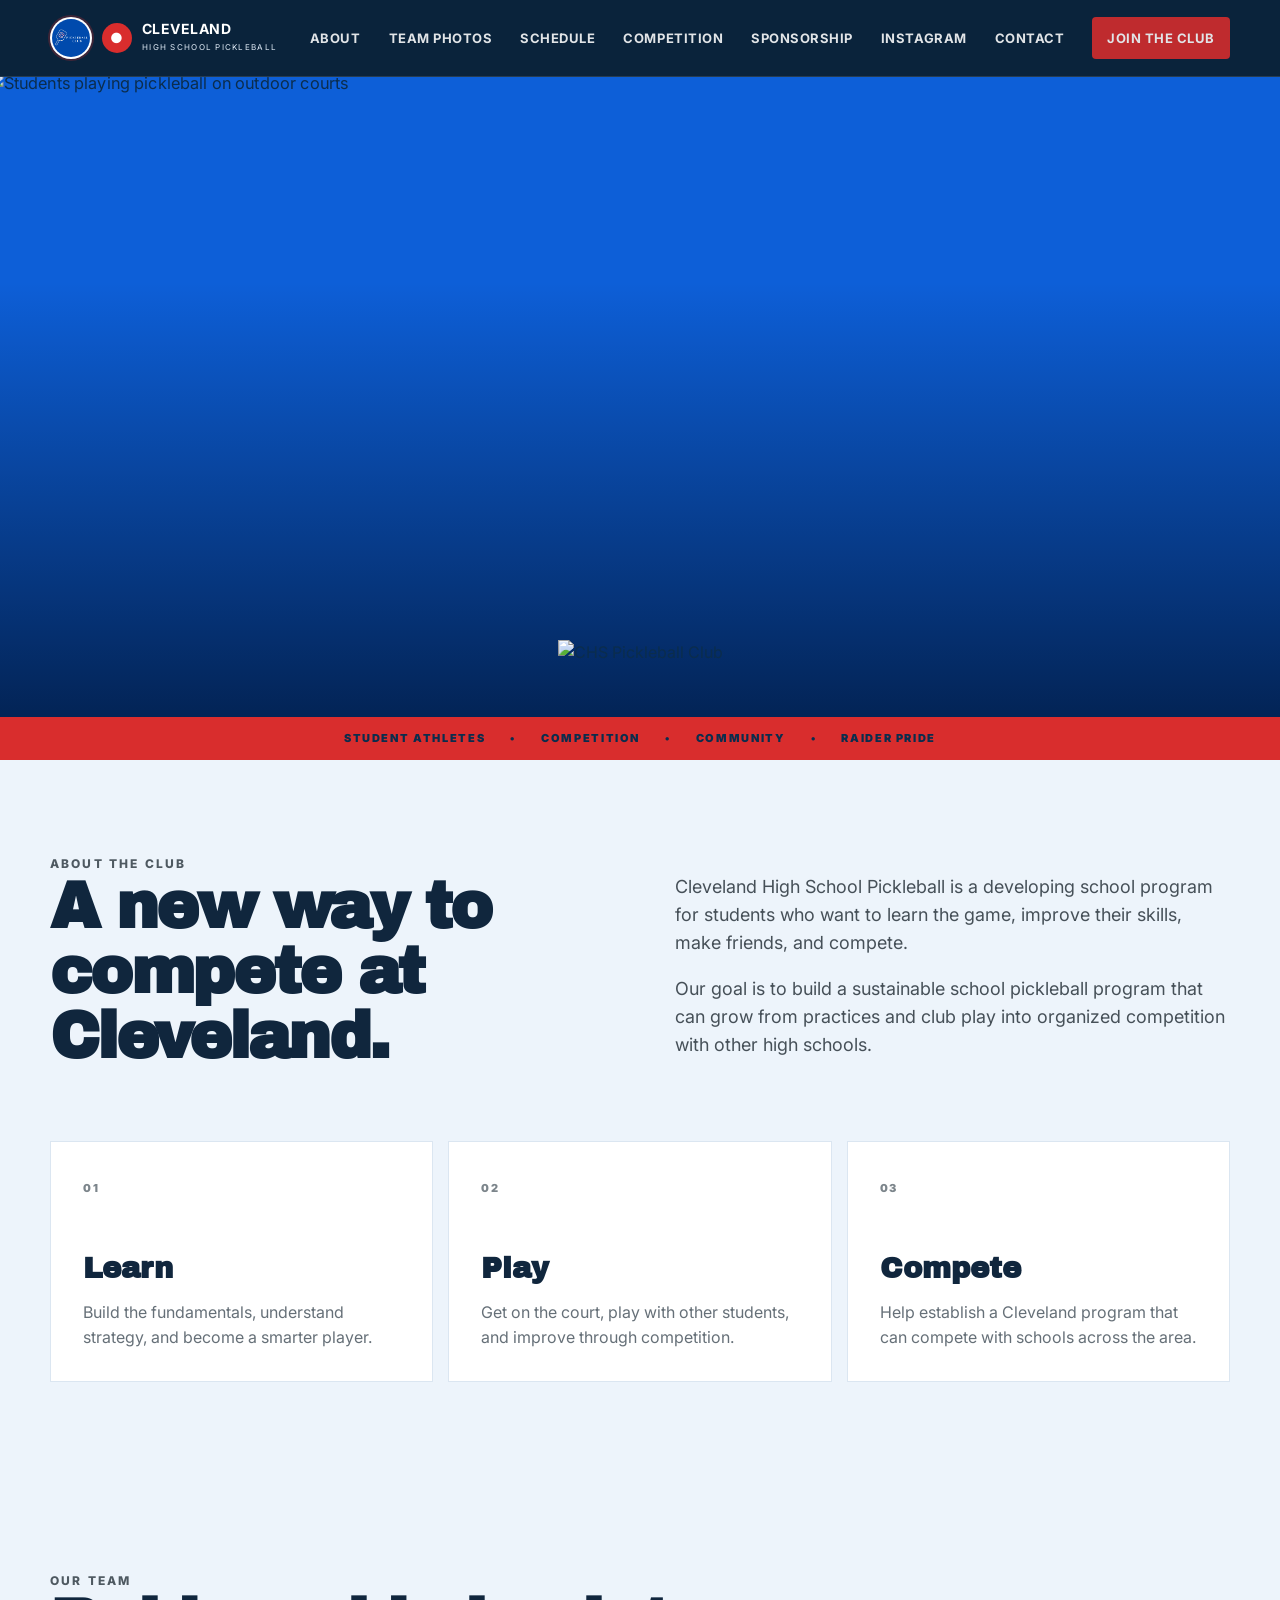
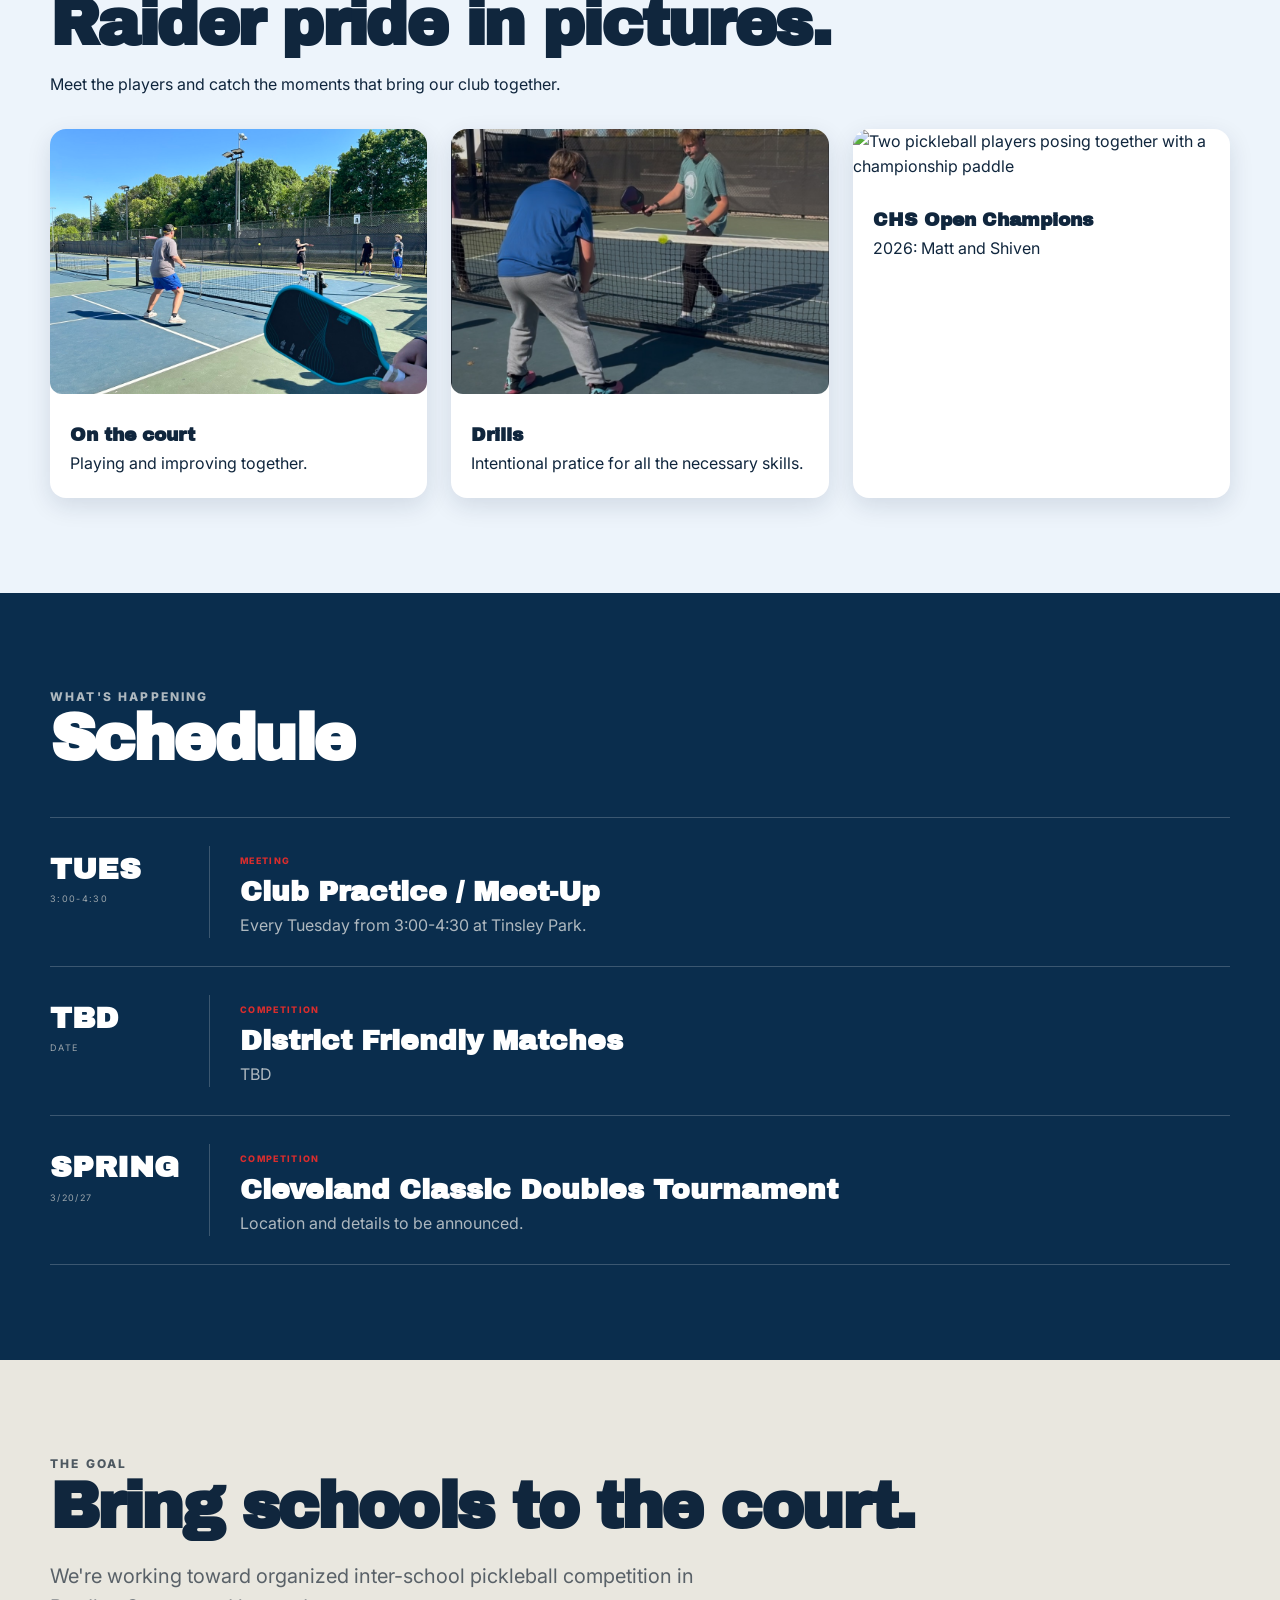
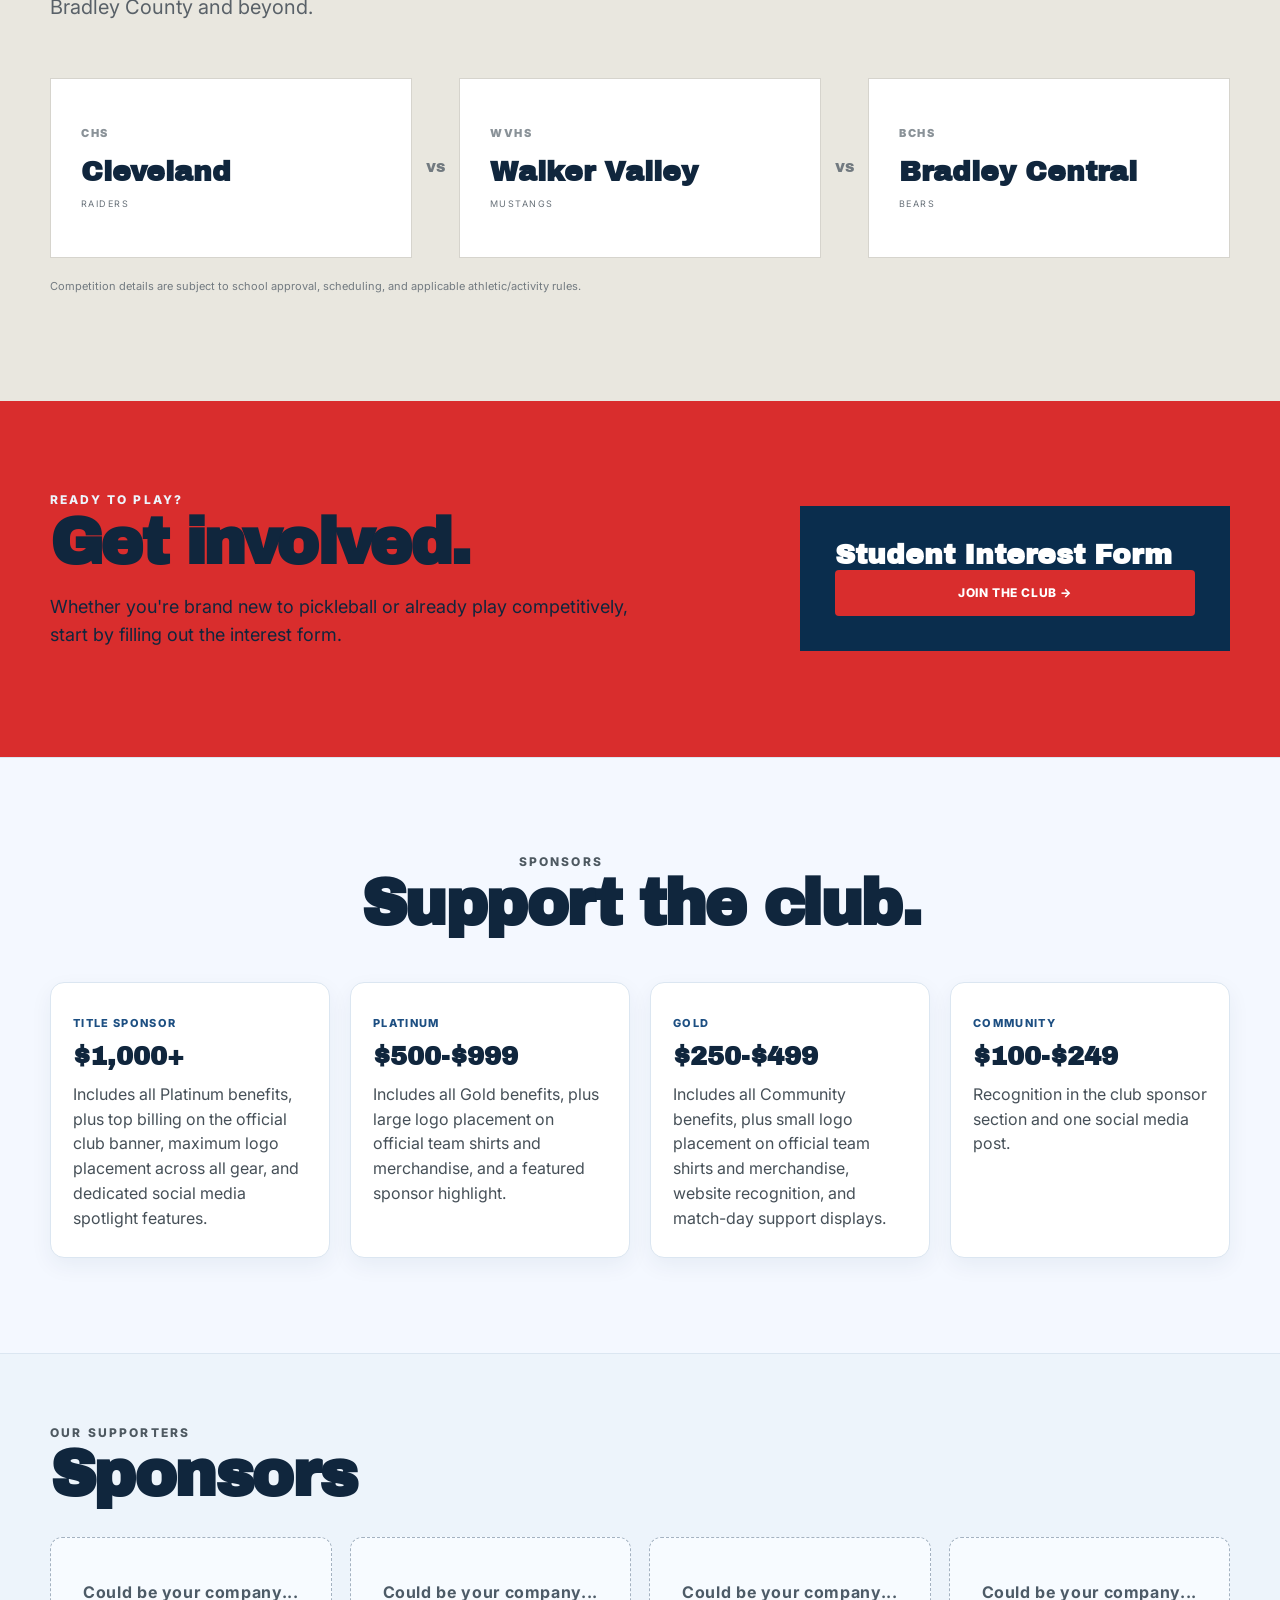
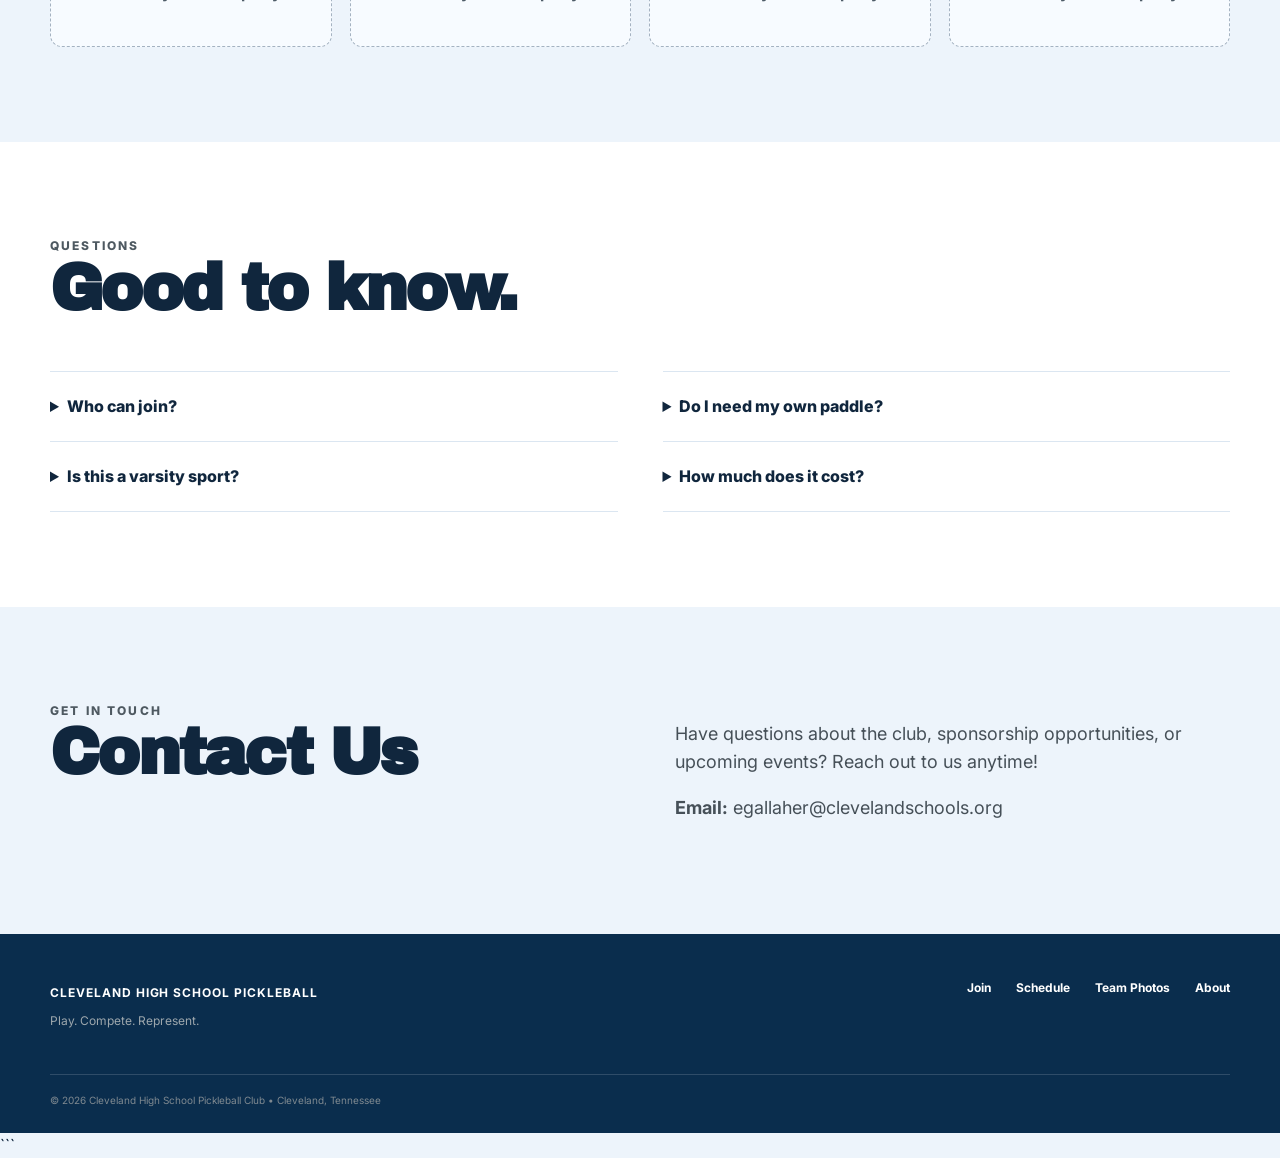
==== commit d98da92b: "Update hero section images and text in index.html" ====
--- a/index.html
+++ b/index.html
@@ -92,12 +92,8 @@
   <main id="top">
     <section class="hero">
       <div class="hero-photo-shell">
-        <img class="hero-visual" src="images/picture2.jpeg" alt="Students playing pickleball on outdoor courts">
-        <div class="hero-text">
-          <p class="hero-location">CLEVELAND HIGH SCHOOL • CLEVELAND, TN</p>
-          <p class="hero-copy">A student-led pickleball program built to bring Cleveland students together, develop
-            competitive players, and create opportunities to compete in the fastest growing sport in America.</p>
-        </div>
+        <img class="hero-visual" src="images/hero-courts-cropped.jpg" alt="Students playing pickleball on outdoor courts">
+        <div class="hero-text"><img class="hero-brand-art" src="images/hero-club-logo.png" alt="CHS Pickleball Club"></div>
       </div>
     </section>
 
@@ -160,7 +156,7 @@
             <figcaption><h3>Drills</h3><p>Intentional pratice for all the necessary skills.</p></figcaption>
           </figure>
           <figure class="team-photo-card">
-            <img src="images/picture4.jpg" alt="Two pickleball players posing together with a paddle" loading="lazy">
+            <img src="images/champions-heads-and-paddle.jpg" class="champions-portrait" style="height:auto!important;max-height:none!important;aspect-ratio:auto!important;object-fit:contain!important;object-position:center top!important" alt="Two pickleball players posing together with a championship paddle" loading="lazy">
             <figcaption><h3>CHS Open Champions</h3><p>2026: Matt and Shiven</p></figcaption>
           </figure>
         </div>
